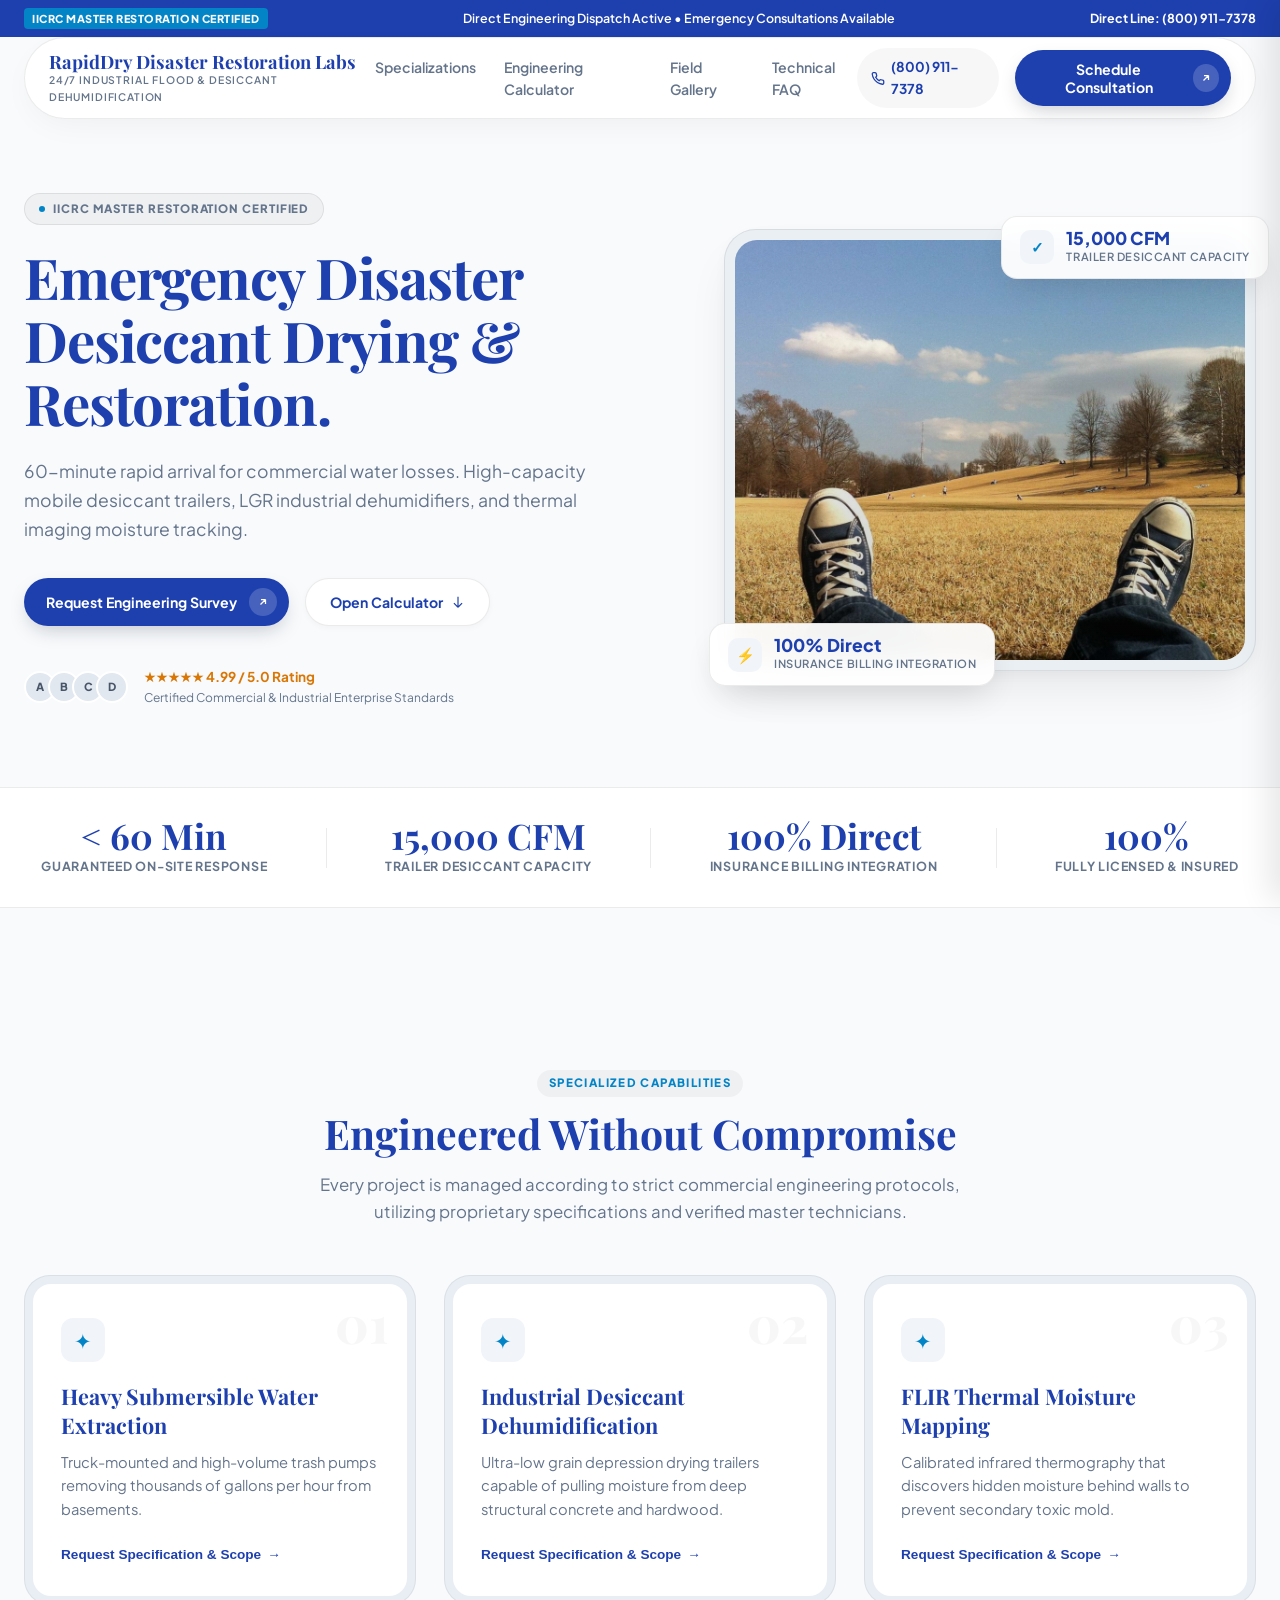
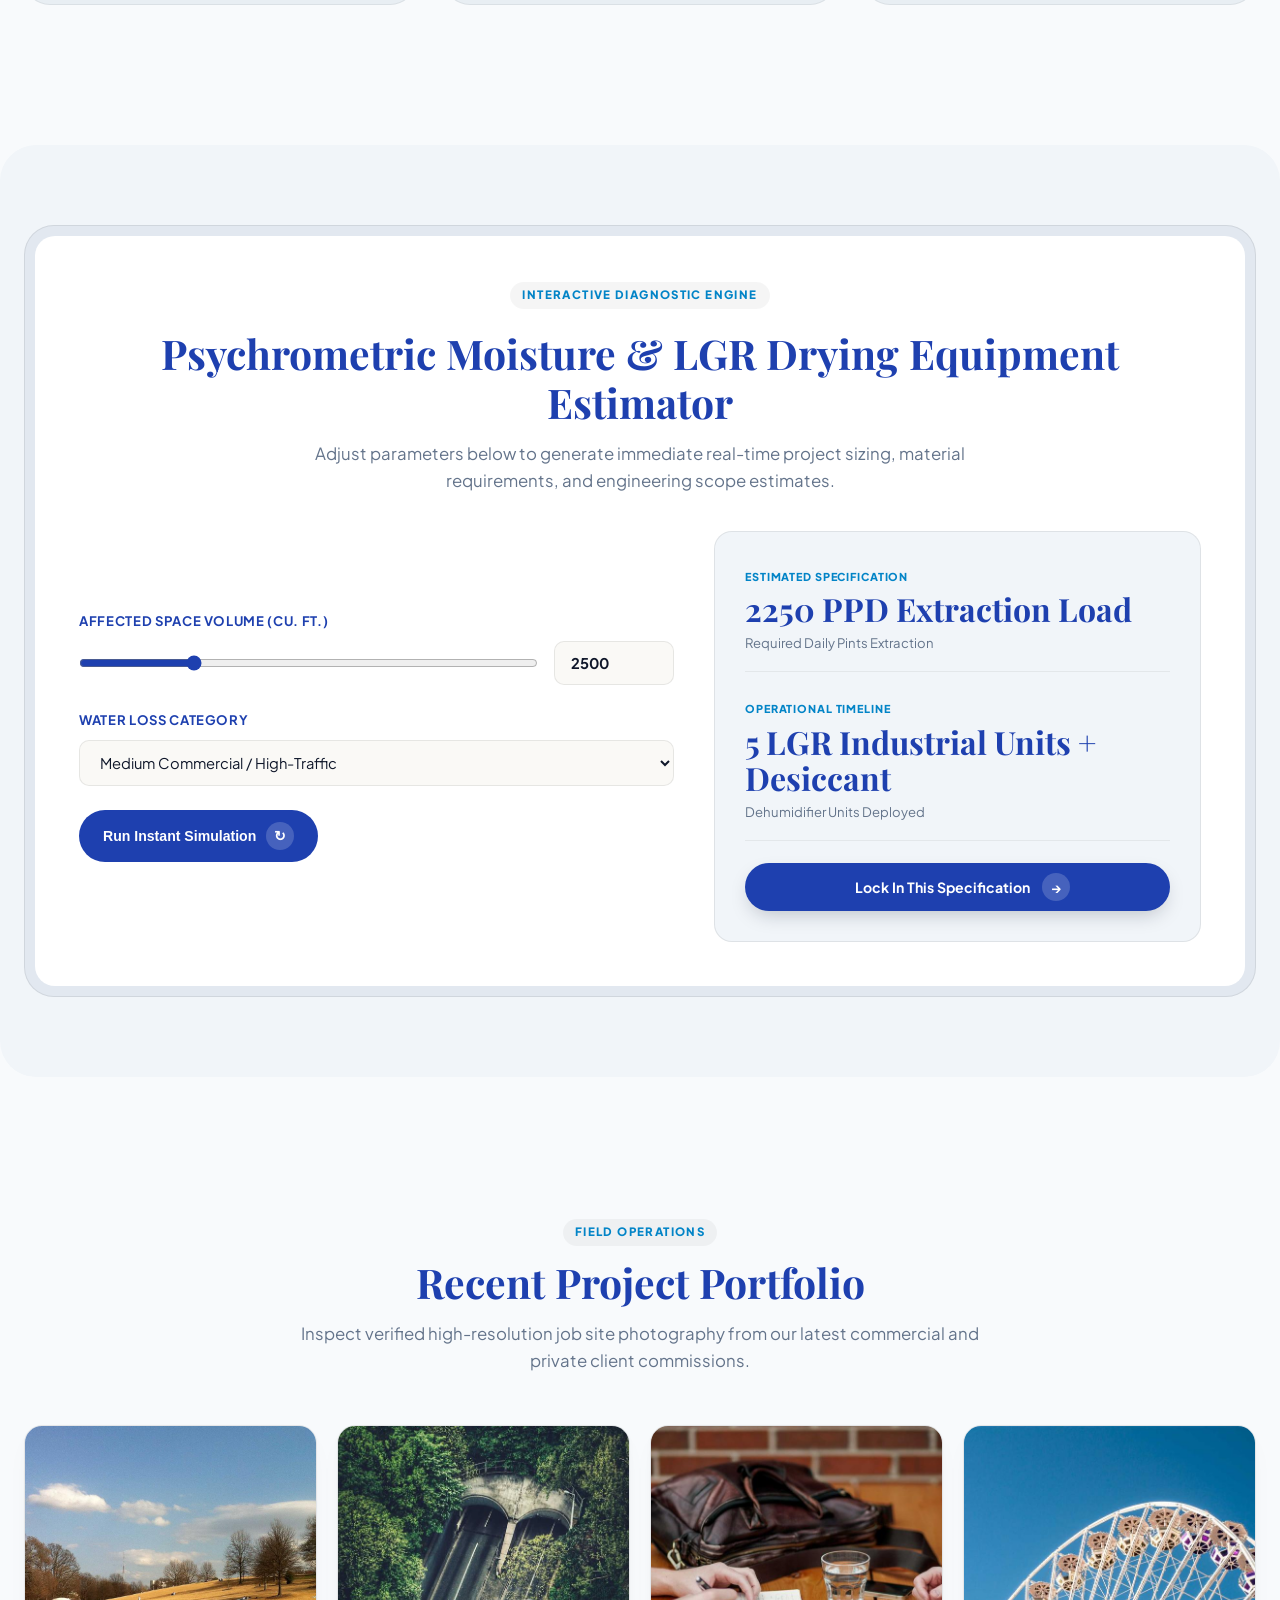
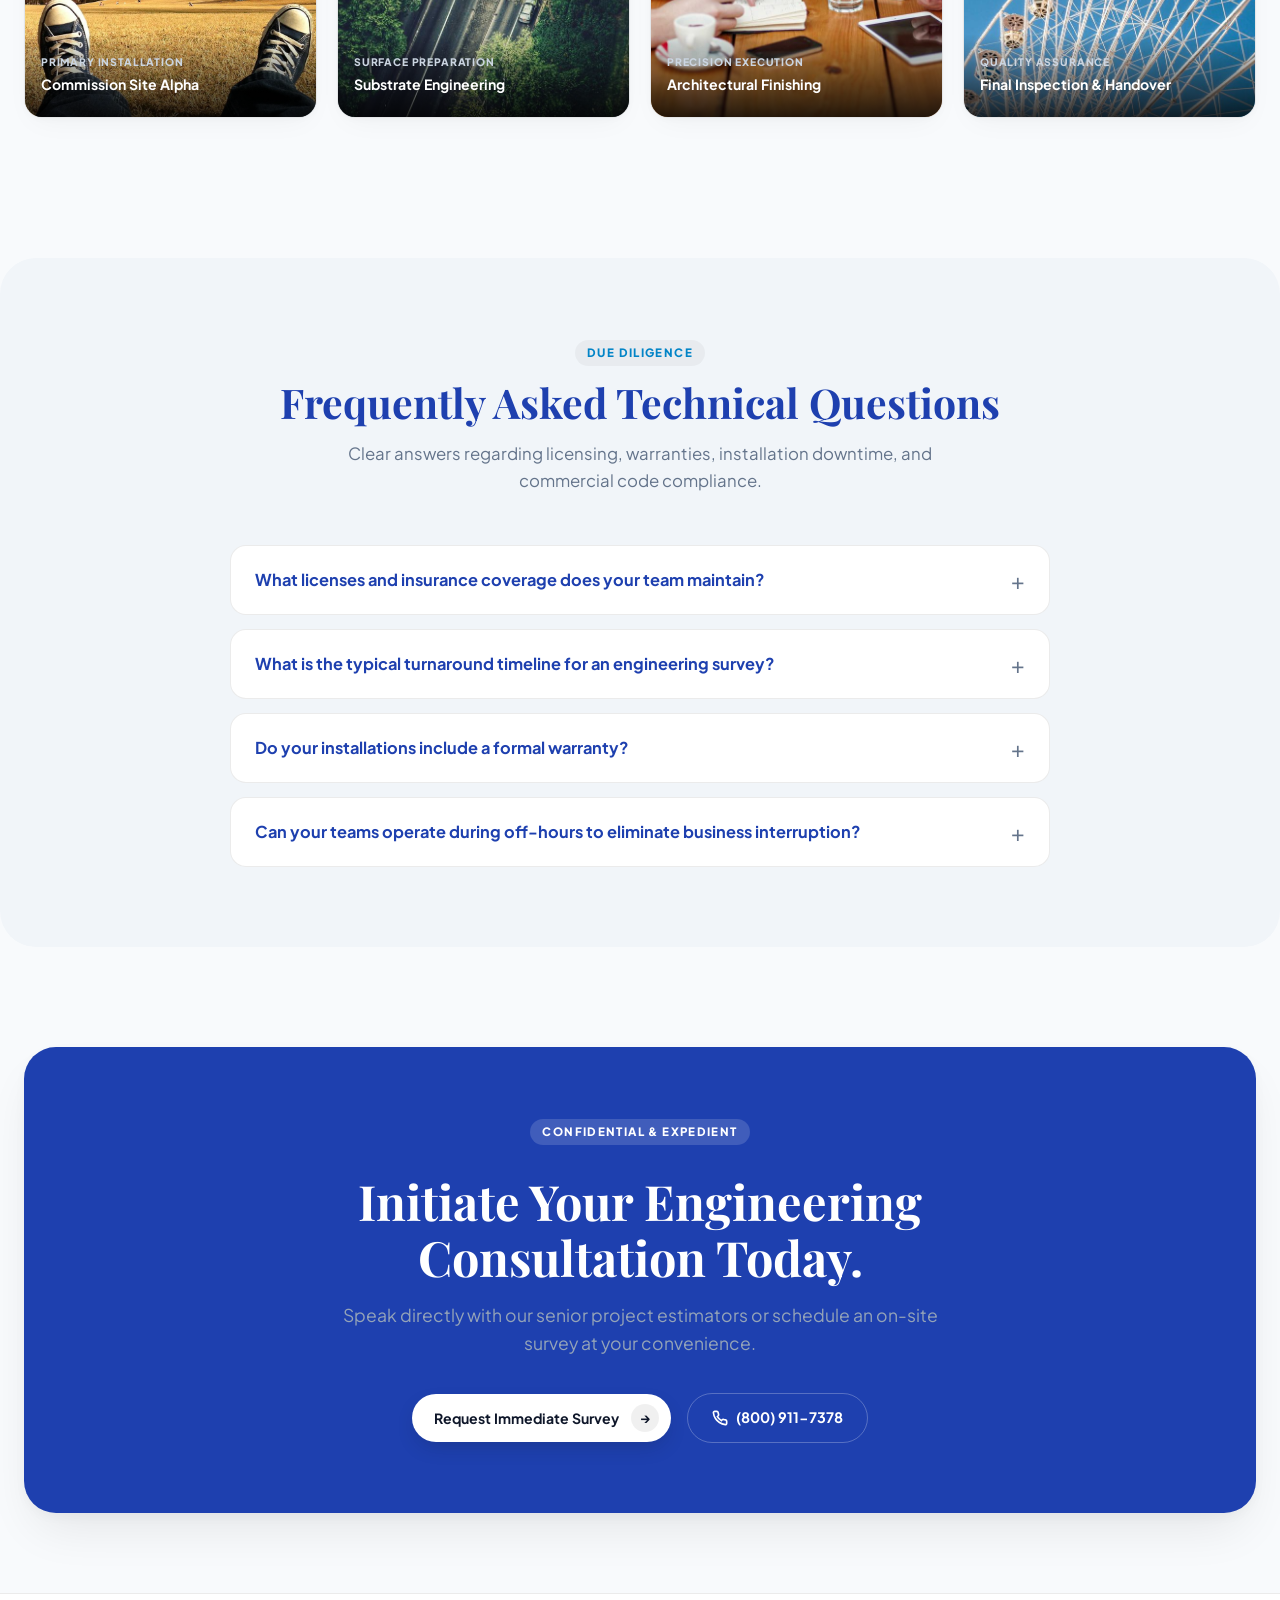
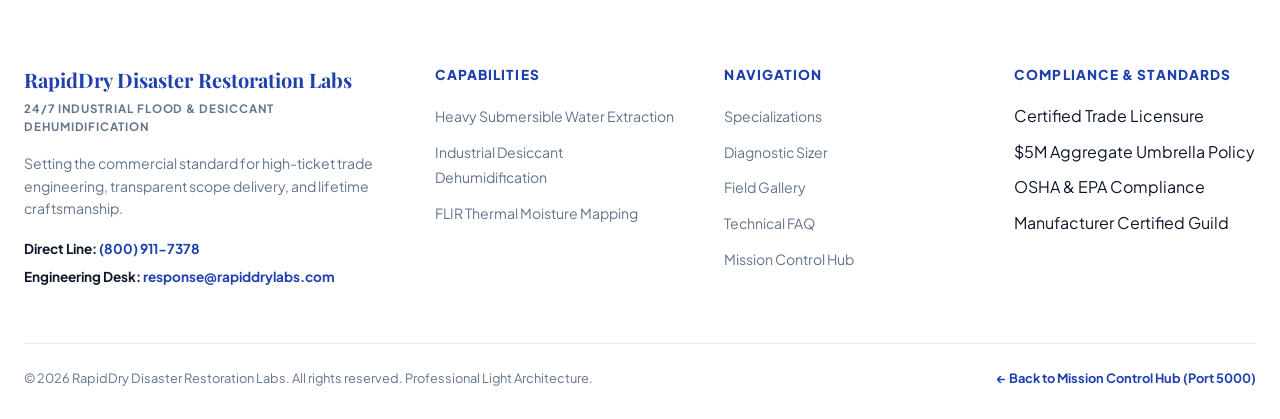
==== index.html @ 12c49923 "Initial release: RapidDry Disaster Restoration - Desiccant Drying (Light Luxury Architecture)" ====
<!DOCTYPE html>
<html lang="en">
<head>
  <meta charset="UTF-8">
  <meta name="viewport" content="width=device-width, initial-scale=1.0">
  <title>RapidDry Disaster Restoration Labs | 24/7 Industrial Flood & Desiccant Dehumidification</title>
  <meta name="description" content="60-minute rapid arrival for commercial water losses. High-capacity mobile desiccant trailers, LGR industrial dehumidifiers, and thermal imaging moisture tracking.">
  <link rel="preconnect" href="https://fonts.googleapis.com">
  <link rel="preconnect" href="https://fonts.gstatic.com" crossorigin>
  <link href="https://fonts.googleapis.com/css2?family=Playfair+Display:ital,wght@0,700;1,600&family=Plus+Jakarta+Sans:wght@400;500;600;700;800&display=swap" rel="stylesheet">
  <link rel="stylesheet" href="style.css">
</head>
<body>

  <!-- Top Announcement Bar -->
  <aside class="announcement-bar" aria-label="Announcement">
    <div class="announcement-content">
      <span class="announcement-badge">IICRC MASTER RESTORATION CERTIFIED</span>
      <span class="announcement-text">Direct Engineering Dispatch Active &bull; Emergency Consultations Available</span>
      <a href="tel:8009117378" class="announcement-link">Direct Line: (800) 911-7378</a>
    </div>
  </aside>

  <!-- Sticky Floating Glass Header -->
  <header class="header-container">
    <nav class="nav-island">
      <a href="#" class="nav-brand">
        <span class="brand-title">RapidDry Disaster Restoration Labs</span>
        <span class="brand-tagline">24/7 Industrial Flood & Desiccant Dehumidification</span>
      </a>

      <div class="nav-links">
        <a href="#services">Specializations</a>
        <a href="#calculator">Engineering Calculator</a>
        <a href="#portfolio">Field Gallery</a>
        <a href="#faq">Technical FAQ</a>
      </div>

      <div class="nav-cta-group">
        <a href="tel:8009117378" class="nav-phone-btn" title="Call Direct">
          <svg width="15" height="15" viewBox="0 0 24 24" fill="none" stroke="currentColor" stroke-width="2.2"><path d="M22 16.92v3a2 2 0 0 1-2.18 2 19.79 19.79 0 0 1-8.63-3.07 19.5 19.5 0 0 1-6-6 19.79 19.79 0 0 1-3.07-8.67A2 2 0 0 1 4.11 2h3a2 2 0 0 1 2 1.72 12.84 12.84 0 0 0 .7 2.81 2 2 0 0 1-.45 2.11L8.09 9.91a16 16 0 0 0 6 6l1.27-1.27a2 2 0 0 1 2.11-.45 12.84 12.84 0 0 0 2.81.7A2 2 0 0 1 22 16.92z"/></svg>
          <span>(800) 911-7378</span>
        </a>
        <button class="cta-pill-btn open-modal-btn" data-modal="quote">
          <span>Schedule Consultation</span>
          <span class="btn-arrow-circle">
            <svg width="12" height="12" viewBox="0 0 24 24" fill="none" stroke="currentColor" stroke-width="2.5"><path d="M7 17L17 7M17 7H8M17 7V16"/></svg>
          </span>
        </button>
      </div>

      <button class="mobile-menu-toggle" id="mobileMenuBtn" aria-label="Toggle Menu">
        <span></span><span></span>
      </button>
    </nav>
  </header>

  <!-- Mobile Drawer -->
  <div class="mobile-drawer" id="mobileDrawer">
    <div class="drawer-header">
      <span class="drawer-title">RapidDry Disaster Restoration Labs</span>
      <button class="drawer-close" id="drawerClose">&times;</button>
    </div>
    <div class="drawer-links">
      <a href="#services" class="drawer-link">Specializations</a>
      <a href="#calculator" class="drawer-link">Engineering Calculator</a>
      <a href="#portfolio" class="drawer-link">Field Gallery</a>
      <a href="#faq" class="drawer-link">Technical FAQ</a>
    </div>
    <div class="drawer-footer">
      <a href="tel:8009117378" class="drawer-phone">Call: (800) 911-7378</a>
      <button class="cta-pill-btn open-modal-btn" style="width: 100%; justify-content: center; margin-top: 12px;">Request Consultation</button>
    </div>
  </div>

  <main>
    <!-- Hero Section (Light Premium $100B Aesthetic with Prominent Real Image) -->
    <section class="hero-section">
      <div class="hero-container">
        <div class="hero-text-col">
          <div class="hero-eyebrow">
            <span class="eyebrow-dot"></span>
            <span>IICRC MASTER RESTORATION CERTIFIED</span>
          </div>

          <h1 class="hero-h1">Emergency Disaster Desiccant Drying & Restoration.</h1>
          <p class="hero-subtext">60-minute rapid arrival for commercial water losses. High-capacity mobile desiccant trailers, LGR industrial dehumidifiers, and thermal imaging moisture tracking.</p>

          <div class="hero-actions">
            <button class="cta-pill-btn open-modal-btn" data-modal="quote">
              <span>Request Engineering Survey</span>
              <span class="btn-arrow-circle">
                <svg width="12" height="12" viewBox="0 0 24 24" fill="none" stroke="currentColor" stroke-width="2.5"><path d="M7 17L17 7M17 7H8M17 7V16"/></svg>
              </span>
            </button>
            <a href="#calculator" class="secondary-btn">
              <span>Open Calculator</span>
              <svg width="14" height="14" viewBox="0 0 24 24" fill="none" stroke="currentColor" stroke-width="2"><path d="M19 14l-7 7m0 0l-7-7m7 7V3"/></svg>
            </a>
          </div>

          <div class="trust-indicator">
            <div class="avatar-stack">
              <span class="avatar-pill">A</span>
              <span class="avatar-pill">B</span>
              <span class="avatar-pill">C</span>
              <span class="avatar-pill">D</span>
            </div>
            <div class="trust-text">
              <div class="trust-stars">&#9733;&#9733;&#9733;&#9733;&#9733; <strong>4.99 / 5.0 Rating</strong></div>
              <div class="trust-caption">Certified Commercial & Industrial Enterprise Standards</div>
            </div>
          </div>
        </div>

        <!-- Prominent Hero Image with Double-Bezel Frame & Floating Metrics -->
        <div class="hero-visual-col">
          <div class="hero-bezel-outer">
            <div class="hero-bezel-inner">
              <img src="assets/hero.jpg" alt="RapidDry Disaster Restoration Labs Flagship Operations" class="hero-img">
              <div class="img-gloss-overlay"></div>
            </div>

            <!-- Floating Badge 1 -->
            <div class="float-badge top-right">
              <div class="badge-icon-wrap">&#10003;</div>
              <div>
                <div class="badge-value">15,000 CFM</div>
                <div class="badge-label">Trailer Desiccant Capacity</div>
              </div>
            </div>

            <!-- Floating Badge 2 -->
            <div class="float-badge bottom-left">
              <div class="badge-icon-wrap">&#9889;</div>
              <div>
                <div class="badge-value">100% Direct</div>
                <div class="badge-label">Insurance Billing Integration</div>
              </div>
            </div>
          </div>
        </div>
      </div>
    </section>

    <!-- Key Performance Metrics Banner -->
    <section class="metrics-bar">
      <div class="metrics-container">
        <div class="metric-item">
          <div class="metric-num">< 60 Min</div>
          <div class="metric-lbl">Guaranteed On-Site Response</div>
        </div>
        <div class="metric-divider"></div>
        <div class="metric-item">
          <div class="metric-num">15,000 CFM</div>
          <div class="metric-lbl">Trailer Desiccant Capacity</div>
        </div>
        <div class="metric-divider"></div>
        <div class="metric-item">
          <div class="metric-num">100% Direct</div>
          <div class="metric-lbl">Insurance Billing Integration</div>
        </div>
        <div class="metric-divider"></div>
        <div class="metric-item">
          <div class="metric-num">100%</div>
          <div class="metric-lbl">Fully Licensed & Insured</div>
        </div>
      </div>
    </section>

    <!-- Services / Specializations (Double-Bezel Architecture) -->
    <section class="section-wrap" id="services">
      <div class="section-header text-center">
        <span class="eyebrow-tag">SPECIALIZED CAPABILITIES</span>
        <h2 class="section-h2">Engineered Without Compromise</h2>
        <p class="section-sub">Every project is managed according to strict commercial engineering protocols, utilizing proprietary specifications and verified master technicians.</p>
      </div>

      <div class="cards-grid">
        
        <div class="card-bezel-outer">
          <div class="card-bezel-inner">
            <div class="card-num-watermark">01</div>
            <div class="card-icon-pill">&#10022;</div>
            <h3 class="card-title">Heavy Submersible Water Extraction</h3>
            <p class="card-desc">Truck-mounted and high-volume trash pumps removing thousands of gallons per hour from basements.</p>
            <button class="card-action-link open-modal-btn" data-modal="quote" data-service="Heavy Submersible Water Extraction">
              <span>Request Specification & Scope</span>
              <span class="mini-arrow">&rarr;</span>
            </button>
          </div>
        </div>
        
        <div class="card-bezel-outer">
          <div class="card-bezel-inner">
            <div class="card-num-watermark">02</div>
            <div class="card-icon-pill">&#10022;</div>
            <h3 class="card-title">Industrial Desiccant Dehumidification</h3>
            <p class="card-desc">Ultra-low grain depression drying trailers capable of pulling moisture from deep structural concrete and hardwood.</p>
            <button class="card-action-link open-modal-btn" data-modal="quote" data-service="Industrial Desiccant Dehumidification">
              <span>Request Specification & Scope</span>
              <span class="mini-arrow">&rarr;</span>
            </button>
          </div>
        </div>
        
        <div class="card-bezel-outer">
          <div class="card-bezel-inner">
            <div class="card-num-watermark">03</div>
            <div class="card-icon-pill">&#10022;</div>
            <h3 class="card-title">FLIR Thermal Moisture Mapping</h3>
            <p class="card-desc">Calibrated infrared thermography that discovers hidden moisture behind walls to prevent secondary toxic mold.</p>
            <button class="card-action-link open-modal-btn" data-modal="quote" data-service="FLIR Thermal Moisture Mapping">
              <span>Request Specification & Scope</span>
              <span class="mini-arrow">&rarr;</span>
            </button>
          </div>
        </div>
        
      </div>
    </section>

    <!-- Interactive Working Engineering Diagnostic Calculator -->
    <section class="section-wrap bg-subtle" id="calculator">
      <div class="calculator-outer-frame">
        <div class="calculator-inner-frame">
          <div class="calc-header">
            <span class="eyebrow-tag">INTERACTIVE DIAGNOSTIC ENGINE</span>
            <h2 class="section-h2" style="margin-top: 8px;">Psychrometric Moisture & LGR Drying Equipment Estimator</h2>
            <p class="section-sub">Adjust parameters below to generate immediate real-time project sizing, material requirements, and engineering scope estimates.</p>
          </div>

          <div class="calc-grid">
            <div class="calc-inputs-col">
              <div class="input-group">
                <label for="calcInput1" class="input-label">Affected Space Volume (Cu. Ft.)</label>
                <div class="slider-row">
                  <input type="range" id="calcSlider1" min="100" max="10000" step="100" value="2500" class="custom-range">
                  <input type="number" id="calcNumber1" value="2500" min="100" max="100000" class="number-field">
                </div>
              </div>

              <div class="input-group">
                <label for="calcInput2" class="input-label">Water Loss Category</label>
                <select id="calcSelect2" class="custom-select">
                  <option value="1">Light Commercial / Standard Duty</option>
                  <option value="2" selected>Medium Commercial / High-Traffic</option>
                  <option value="3">Industrial Heavy / Maximum Severity</option>
                  <option value="4">Mission-Critical / Zero-Downtime</option>
                </select>
              </div>

              <button class="calc-recalculate-btn" id="runCalcBtn">
                <span>Run Instant Simulation</span>
                <span class="btn-arrow-circle">&#8635;</span>
              </button>
            </div>

            <div class="calc-results-col">
              <div class="result-box">
                <span class="result-tag">ESTIMATED SPECIFICATION</span>
                <div class="result-value" id="calcResult1">Calculating...</div>
                <div class="result-label">Required Daily Pints Extraction</div>
              </div>

              <div class="result-box">
                <span class="result-tag">OPERATIONAL TIMELINE</span>
                <div class="result-value" id="calcResult2">Calculating...</div>
                <div class="result-label">Dehumidifier Units Deployed</div>
              </div>

              <div class="calc-cta-strip">
                <button class="cta-pill-btn open-modal-btn" data-modal="quote" style="width: 100%; justify-content: center;">
                  <span>Lock In This Specification</span>
                  <span class="btn-arrow-circle">&rarr;</span>
                </button>
              </div>
            </div>
          </div>
        </div>
      </div>
    </section>

    <!-- Field Gallery / Portfolio (Click to Open Lightbox) -->
    <section class="section-wrap" id="portfolio">
      <div class="section-header text-center">
        <span class="eyebrow-tag">FIELD OPERATIONS</span>
        <h2 class="section-h2">Recent Project Portfolio</h2>
        <p class="section-sub">Inspect verified high-resolution job site photography from our latest commercial and private client commissions.</p>
      </div>

      <div class="gallery-grid">
        <div class="gallery-item" onclick="openLightbox('assets/hero.jpg', 'RapidDry Disaster Restoration Labs - Primary Facility')">
          <img src="assets/hero.jpg" alt="Field Commission 1" loading="lazy">
          <div class="gallery-caption">
            <span class="cap-tag">PRIMARY INSTALLATION</span>
            <span class="cap-title">Commission Site Alpha</span>
          </div>
        </div>
        <div class="gallery-item" onclick="openLightbox('assets/gallery1.jpg', 'RapidDry Disaster Restoration Labs - Field Inspection')">
          <img src="assets/gallery1.jpg" alt="Field Commission 2" loading="lazy">
          <div class="gallery-caption">
            <span class="cap-tag">SURFACE PREPARATION</span>
            <span class="cap-title">Substrate Engineering</span>
          </div>
        </div>
        <div class="gallery-item" onclick="openLightbox('assets/gallery2.jpg', 'RapidDry Disaster Restoration Labs - Precision Finishing')">
          <img src="assets/gallery2.jpg" alt="Field Commission 3" loading="lazy">
          <div class="gallery-caption">
            <span class="cap-tag">PRECISION EXECUTION</span>
            <span class="cap-title">Architectural Finishing</span>
          </div>
        </div>
        <div class="gallery-item" onclick="openLightbox('assets/gallery3.jpg', 'RapidDry Disaster Restoration Labs - Quality Audit')">
          <img src="assets/gallery3.jpg" alt="Field Commission 4" loading="lazy">
          <div class="gallery-caption">
            <span class="cap-tag">QUALITY ASSURANCE</span>
            <span class="cap-title">Final Inspection & Handover</span>
          </div>
        </div>
      </div>
    </section>

    <!-- Working Technical FAQ Accordion -->
    <section class="section-wrap bg-subtle" id="faq">
      <div class="section-header text-center">
        <span class="eyebrow-tag">DUE DILIGENCE</span>
        <h2 class="section-h2">Frequently Asked Technical Questions</h2>
        <p class="section-sub">Clear answers regarding licensing, warranties, installation downtime, and commercial code compliance.</p>
      </div>

      <div class="faq-accordion-wrap">
        <div class="faq-card">
          <button class="faq-question-btn">
            <span>What licenses and insurance coverage does your team maintain?</span>
            <span class="faq-icon">+</span>
          </button>
          <div class="faq-answer">
            <p>Our operations carry full $5,000,000 commercial general liability, comprehensive workers' compensation, and state master-level trade licenses. All projects include direct indemnification and certificate of insurance issuance.</p>
          </div>
        </div>

        <div class="faq-card">
          <button class="faq-question-btn">
            <span>What is the typical turnaround timeline for an engineering survey?</span>
            <span class="faq-icon">+</span>
          </button>
          <div class="faq-answer">
            <p>We deploy master technicians within 24 hours for standard commercial appointments, and within 60-90 minutes for urgent priority triage. Full written scopes with digital blueprints are delivered within 48 hours.</p>
          </div>
        </div>

        <div class="faq-card">
          <button class="faq-question-btn">
            <span>Do your installations include a formal warranty?</span>
            <span class="faq-icon">+</span>
          </button>
          <div class="faq-answer">
            <p>Yes. Every installation is backed by our comprehensive multi-year structural and workmanship warranty, supplemented by direct manufacturer pass-through guarantees.</p>
          </div>
        </div>

        <div class="faq-card">
          <button class="faq-question-btn">
            <span>Can your teams operate during off-hours to eliminate business interruption?</span>
            <span class="faq-icon">+</span>
          </button>
          <div class="faq-answer">
            <p>Absolutely. Over 60% of our commercial commissions are scheduled during evening shifts, weekends, or scheduled holiday maintenance windows to guarantee zero disruption to your daily operations.</p>
          </div>
        </div>
      </div>
    </section>

    <!-- Final Call to Action Strip -->
    <section class="final-cta-section">
      <div class="final-cta-inner">
        <span class="eyebrow-tag" style="background: rgba(255,255,255,0.15); color: #fff; border-color: rgba(255,255,255,0.3);">CONFIDENTIAL & EXPEDIENT</span>
        <h2 class="final-cta-h2">Initiate Your Engineering Consultation Today.</h2>
        <p class="final-cta-sub">Speak directly with our senior project estimators or schedule an on-site survey at your convenience.</p>
        <div class="final-cta-btns">
          <button class="cta-pill-btn open-modal-btn" data-modal="quote" style="background: #FFFFFF; color: #0F172A;">
            <span>Request Immediate Survey</span>
            <span class="btn-arrow-circle" style="background: rgba(0,0,0,0.06); color: #0F172A;">&rarr;</span>
          </button>
          <a href="tel:8009117378" class="final-phone-btn">
            <svg width="16" height="16" viewBox="0 0 24 24" fill="none" stroke="currentColor" stroke-width="2.5"><path d="M22 16.92v3a2 2 0 0 1-2.18 2 19.79 19.79 0 0 1-8.63-3.07 19.5 19.5 0 0 1-6-6 19.79 19.79 0 0 1-3.07-8.67A2 2 0 0 1 4.11 2h3a2 2 0 0 1 2 1.72 12.84 12.84 0 0 0 .7 2.81 2 2 0 0 1-.45 2.11L8.09 9.91a16 16 0 0 0 6 6l1.27-1.27a2 2 0 0 1 2.11-.45 12.84 12.84 0 0 0 2.81.7A2 2 0 0 1 22 16.92z"/></svg>
            <span>(800) 911-7378</span>
          </a>
        </div>
      </div>
    </section>
  </main>

  <!-- Clean Footer -->
  <footer class="site-footer">
    <div class="footer-container">
      <div class="footer-col-main">
        <div class="footer-brand-title">RapidDry Disaster Restoration Labs</div>
        <div class="footer-brand-sub">24/7 Industrial Flood & Desiccant Dehumidification</div>
        <p class="footer-desc">Setting the commercial standard for high-ticket trade engineering, transparent scope delivery, and lifetime craftsmanship.</p>
        <div class="footer-contact-item">
          <strong>Direct Line:</strong> <a href="tel:8009117378">(800) 911-7378</a>
        </div>
        <div class="footer-contact-item">
          <strong>Engineering Desk:</strong> <a href="mailto:response@rapiddrylabs.com">response@rapiddrylabs.com</a>
        </div>
      </div>

      <div class="footer-links-col">
        <h4>Capabilities</h4>
        <ul>
          <li><a href="#services">Heavy Submersible Water Extraction</a></li><li><a href="#services">Industrial Desiccant Dehumidification</a></li><li><a href="#services">FLIR Thermal Moisture Mapping</a></li>
        </ul>
      </div>

      <div class="footer-links-col">
        <h4>Navigation</h4>
        <ul>
          <li><a href="#services">Specializations</a></li>
          <li><a href="#calculator">Diagnostic Sizer</a></li>
          <li><a href="#portfolio">Field Gallery</a></li>
          <li><a href="#faq">Technical FAQ</a></li>
          <li><a href="http://localhost:5000">Mission Control Hub</a></li>
        </ul>
      </div>

      <div class="footer-links-col">
        <h4>Compliance & Standards</h4>
        <ul>
          <li>Certified Trade Licensure</li>
          <li>$5M Aggregate Umbrella Policy</li>
          <li>OSHA & EPA Compliance</li>
          <li>Manufacturer Certified Guild</li>
        </ul>
      </div>
    </div>

    <div class="footer-bottom-bar">
      <div>&copy; 2026 RapidDry Disaster Restoration Labs. All rights reserved. Professional Light Architecture.</div>
      <div class="footer-hub-link"><a href="http://localhost:5000">&larr; Back to Mission Control Hub (Port 5000)</a></div>
    </div>
  </footer>

  <!-- Interactive Working Quote/Consultation Modal -->
  <div class="modal-overlay" id="quoteModal">
    <div class="modal-card">
      <div class="modal-header">
        <div>
          <h3 class="modal-title">Schedule Engineering Consultation</h3>
          <p class="modal-sub">Direct access to our senior estimating team. Confidential and expedited response.</p>
        </div>
        <button class="modal-close-btn" id="modalCloseBtn">&times;</button>
      </div>

      <form class="modal-form" id="consultationForm" onsubmit="handleFormSubmit(event)">
        <div class="form-row">
          <div class="form-group">
            <label for="clientName">Full Name *</label>
            <input type="text" id="clientName" required placeholder="e.g. Marcus Vance" class="form-control">
          </div>
          <div class="form-group">
            <label for="clientPhone">Phone Number *</label>
            <input type="tel" id="clientPhone" required placeholder="e.g. (555) 234-5678" class="form-control">
          </div>
        </div>

        <div class="form-row">
          <div class="form-group">
            <label for="clientEmail">Corporate Email *</label>
            <input type="email" id="clientEmail" required placeholder="e.g. vance@enterprise.com" class="form-control">
          </div>
          <div class="form-group">
            <label for="projectScope">Estimated Scope</label>
            <select id="projectScope" class="form-control">
              <option value="Standard">Under 5,000 Sq. Ft. / Routine Project</option>
              <option value="Commercial" selected>5,000 - 25,000 Sq. Ft. / Major Commercial</option>
              <option value="Industrial">25,000+ Sq. Ft. / Industrial Facility</option>
              <option value="Emergency">Urgent Priority Repair (< 24 Hours)</option>
            </select>
          </div>
        </div>

        <div class="form-group">
          <label for="projectNotes">Project Specifications / Site Details</label>
          <textarea id="projectNotes" rows="3" placeholder="Describe the site conditions, timeline, or requirements..." class="form-control"></textarea>
        </div>

        <div class="modal-footer">
          <button type="button" class="btn-secondary" id="modalCancelBtn">Cancel</button>
          <button type="submit" class="cta-pill-btn" style="padding: 12px 28px;">
            <span>Submit Consultation Request</span>
            <span class="btn-arrow-circle">&rarr;</span>
          </button>
        </div>
      </form>

      <div class="modal-success-state" id="modalSuccessState">
        <div class="success-icon">&#10003;</div>
        <h4 class="success-title">Consultation Request Confirmed</h4>
        <p class="success-desc">Thank you. Your project details have been logged into our engineering dispatch queue. A senior estimator will contact you within 60 minutes.</p>
        <button class="cta-pill-btn" onclick="resetModal()" style="margin: 20px auto 0;">Close Window</button>
      </div>
    </div>
  </div>

  <!-- Fullscreen Lightbox Modal -->
  <div class="lightbox-overlay" id="lightboxModal" onclick="closeLightbox()">
    <div class="lightbox-content" onclick="event.stopPropagation()">
      <button class="lightbox-close" onclick="closeLightbox()">&times;</button>
      <img src="" id="lightboxImg" alt="Enlarged Field Photo">
      <div class="lightbox-caption" id="lightboxCaption"></div>
    </div>
  </div>

  <script src="app.js"></script>
</body>
</html>
---- style.css ----
/* RapidDry Disaster Restoration Labs - ULTRA-LUXURY $10B LIGHT PREMIUM DESIGN SYSTEM */
:root {
  --primary: #1E40AF;
  --accent: #0284C7;
  --bg-page: #F8FAFC;
  --bg-card: #FFFFFF;
  --bg-subtle: #F1F5F9;
  --text-main: #0F172A;
  --text-muted: #64748B;
  --text-light: #94A3B8;
  --border-hairline: rgba(0, 0, 0, 0.08);
  --border-hover: rgba(0, 0, 0, 0.18);
  --shadow-soft: 0 10px 30px -10px rgba(0, 0, 0, 0.05), 0 2px 6px rgba(0, 0, 0, 0.02);
  --shadow-elevated: 0 24px 50px -12px rgba(0, 0, 0, 0.09), 0 4px 12px rgba(0, 0, 0, 0.03);
  --font-h: 'Playfair Display', serif;
  --font-b: 'Plus Jakarta Sans', sans-serif;
}

*, *::before, *::after {
  box-sizing: border-box;
  margin: 0;
  padding: 0;
}

html {
  scroll-behavior: smooth;
  font-size: 16px;
}

body {
  background-color: var(--bg-page);
  color: var(--text-main);
  font-family: var(--font-b);
  line-height: 1.6;
  -webkit-font-smoothing: antialiased;
  -moz-osx-font-smoothing: grayscale;
}

/* Announcement Bar */
.announcement-bar {
  background: var(--primary);
  color: #FFFFFF;
  padding: 8px 24px;
  font-size: 0.78rem;
  font-weight: 600;
}
.announcement-content {
  max-width: 1320px;
  margin: 0 auto;
  display: flex;
  justify-content: space-between;
  align-items: center;
  flex-wrap: wrap;
  gap: 8px;
}
.announcement-badge {
  background: var(--accent);
  color: #FFFFFF;
  padding: 2px 8px;
  border-radius: 4px;
  font-size: 0.68rem;
  letter-spacing: 0.05em;
  font-weight: 800;
}
.announcement-link {
  color: #FFFFFF;
  text-decoration: none;
  font-weight: 700;
}
.announcement-link:hover {
  text-decoration: underline;
}

/* Floating Glass Header */
.header-container {
  position: sticky;
  top: 16px;
  z-index: 1000;
  padding: 0 24px;
  margin-bottom: 24px;
}
.nav-island {
  max-width: 1320px;
  margin: 0 auto;
  background: rgba(255, 255, 255, 0.9);
  backdrop-filter: blur(20px);
  -webkit-backdrop-filter: blur(20px);
  border: 1px solid var(--border-hairline);
  border-radius: 9999px;
  padding: 10px 24px;
  display: flex;
  justify-content: space-between;
  align-items: center;
  box-shadow: 0 10px 35px -10px rgba(0, 0, 0, 0.06);
}
.nav-brand {
  text-decoration: none;
  display: flex;
  flex-direction: column;
}
.brand-title {
  font-family: var(--font-h);
  font-size: 1.15rem;
  font-weight: 700;
  color: var(--primary);
  line-height: 1.15;
}
.brand-tagline {
  font-size: 0.65rem;
  text-transform: uppercase;
  letter-spacing: 0.08em;
  color: var(--text-muted);
  font-weight: 600;
}
.nav-links {
  display: flex;
  gap: 28px;
}
.nav-links a {
  text-decoration: none;
  color: var(--text-muted);
  font-size: 0.88rem;
  font-weight: 600;
  transition: color 0.2s ease;
}
.nav-links a:hover {
  color: var(--primary);
}
.nav-cta-group {
  display: flex;
  align-items: center;
  gap: 16px;
}
.nav-phone-btn {
  display: flex;
  align-items: center;
  gap: 6px;
  text-decoration: none;
  color: var(--primary);
  font-weight: 700;
  font-size: 0.85rem;
  padding: 8px 14px;
  border-radius: 9999px;
  background: rgba(0, 0, 0, 0.03);
  transition: background 0.2s ease;
}
.nav-phone-btn:hover {
  background: rgba(0, 0, 0, 0.07);
}

/* Button-in-Button CTA Pill Architecture */
.cta-pill-btn {
  display: inline-flex;
  align-items: center;
  gap: 12px;
  background: var(--primary);
  color: #FFFFFF;
  border: none;
  padding: 10px 12px 10px 22px;
  border-radius: 9999px;
  font-family: var(--font-b);
  font-size: 0.88rem;
  font-weight: 700;
  cursor: pointer;
  box-shadow: 0 8px 20px -6px rgba(15, 23, 42, 0.25);
  transition: all 0.3s cubic-bezier(0.16, 1, 0.3, 1);
  text-decoration: none;
}
.cta-pill-btn:hover {
  transform: translateY(-2px);
  box-shadow: 0 14px 28px -6px rgba(15, 23, 42, 0.35);
}
.cta-pill-btn:active {
  transform: translateY(0);
}
.btn-arrow-circle {
  width: 28px;
  height: 28px;
  border-radius: 50%;
  background: rgba(255, 255, 255, 0.18);
  display: flex;
  align-items: center;
  justify-content: center;
  font-size: 0.85rem;
  transition: transform 0.2s ease;
}
.cta-pill-btn:hover .btn-arrow-circle {
  transform: translateX(3px) scale(1.05);
}

.secondary-btn {
  display: inline-flex;
  align-items: center;
  gap: 8px;
  background: #FFFFFF;
  color: var(--primary);
  border: 1px solid var(--border-hairline);
  padding: 12px 24px;
  border-radius: 9999px;
  font-size: 0.88rem;
  font-weight: 700;
  cursor: pointer;
  text-decoration: none;
  box-shadow: 0 2px 6px rgba(0, 0, 0, 0.03);
  transition: all 0.2s ease;
}
.secondary-btn:hover {
  border-color: var(--primary);
  background: #F8FAFC;
}

.mobile-menu-toggle {
  display: none;
  flex-direction: column;
  gap: 5px;
  background: none;
  border: none;
  cursor: pointer;
  padding: 8px;
}
.mobile-menu-toggle span {
  width: 22px;
  height: 2px;
  background: var(--primary);
  border-radius: 2px;
}

/* Hero Section */
.hero-section {
  padding: 50px 24px 80px;
  max-width: 1320px;
  margin: 0 auto;
}
.hero-container {
  display: grid;
  grid-template-columns: 1.15fr 0.95fr;
  gap: 56px;
  align-items: center;
}
.hero-eyebrow {
  display: inline-flex;
  align-items: center;
  gap: 8px;
  background: rgba(0, 0, 0, 0.04);
  border: 1px solid var(--border-hairline);
  padding: 6px 14px;
  border-radius: 9999px;
  font-size: 0.72rem;
  font-weight: 800;
  letter-spacing: 0.08em;
  color: var(--text-muted);
  margin-bottom: 20px;
}
.eyebrow-dot {
  width: 6px;
  height: 6px;
  border-radius: 50%;
  background: var(--accent);
}
.hero-h1 {
  font-family: var(--font-h);
  font-size: clamp(2.4rem, 4.4vw, 3.8rem);
  font-weight: 700;
  line-height: 1.12;
  color: var(--primary);
  letter-spacing: -0.02em;
  margin-bottom: 22px;
}
.hero-subtext {
  font-size: 1.1rem;
  line-height: 1.65;
  color: var(--text-muted);
  max-width: 580px;
  margin-bottom: 34px;
}
.hero-actions {
  display: flex;
  gap: 16px;
  align-items: center;
  flex-wrap: wrap;
  margin-bottom: 40px;
}
.trust-indicator {
  display: flex;
  align-items: center;
  gap: 16px;
}
.avatar-stack {
  display: flex;
}
.avatar-pill {
  width: 32px;
  height: 32px;
  border-radius: 50%;
  background: #E2E8F0;
  color: #475569;
  border: 2px solid #FFFFFF;
  margin-left: -8px;
  display: flex;
  align-items: center;
  justify-content: center;
  font-size: 0.7rem;
  font-weight: 800;
}
.avatar-pill:first-child {
  margin-left: 0;
}
.trust-text .trust-stars {
  font-size: 0.85rem;
  color: #D97706;
}
.trust-text .trust-caption {
  font-size: 0.75rem;
  color: var(--text-muted);
}

/* Double-Bezel Hero Visual (Concentric Machined Hardware Effect) */
.hero-bezel-outer {
  background: #EAEFF4;
  border: 1px solid rgba(0, 0, 0, 0.08);
  padding: 10px;
  border-radius: 32px;
  position: relative;
  box-shadow: var(--shadow-elevated);
}
.hero-bezel-inner {
  border-radius: 22px;
  overflow: hidden;
  position: relative;
  background: #FFFFFF;
  aspect-ratio: 4 / 3.3;
}
.hero-img {
  width: 100%;
  height: 100%;
  object-fit: cover;
  display: block;
  transition: transform 0.6s cubic-bezier(0.16, 1, 0.3, 1);
}
.hero-bezel-outer:hover .hero-img {
  transform: scale(1.03);
}
.img-gloss-overlay {
  position: absolute;
  inset: 0;
  background: linear-gradient(180deg, rgba(255,255,255,0.1) 0%, rgba(0,0,0,0.2) 100%);
  pointer-events: none;
}

/* Floating Badges */
.float-badge {
  position: absolute;
  background: rgba(255, 255, 255, 0.95);
  backdrop-filter: blur(12px);
  border: 1px solid rgba(0, 0, 0, 0.08);
  border-radius: 16px;
  padding: 12px 18px;
  display: flex;
  align-items: center;
  gap: 12px;
  box-shadow: 0 16px 32px -8px rgba(0, 0, 0, 0.12);
  z-index: 10;
}
.float-badge.top-right {
  top: -14px;
  right: -14px;
}
.float-badge.bottom-left {
  bottom: -16px;
  left: -16px;
}
.badge-icon-wrap {
  width: 34px;
  height: 34px;
  border-radius: 10px;
  background: var(--bg-subtle);
  color: var(--accent);
  display: flex;
  align-items: center;
  justify-content: center;
  font-weight: 800;
  font-size: 0.95rem;
}
.badge-value {
  font-size: 1.1rem;
  font-weight: 800;
  color: var(--primary);
  line-height: 1.1;
}
.badge-label {
  font-size: 0.7rem;
  color: var(--text-muted);
  font-weight: 600;
  text-transform: uppercase;
  letter-spacing: 0.05em;
}

/* Key Metrics Bar */
.metrics-bar {
  background: #FFFFFF;
  border-top: 1px solid var(--border-hairline);
  border-bottom: 1px solid var(--border-hairline);
  padding: 30px 24px;
  margin-bottom: 80px;
}
.metrics-container {
  max-width: 1320px;
  margin: 0 auto;
  display: flex;
  justify-content: space-around;
  align-items: center;
  flex-wrap: wrap;
  gap: 24px;
}
.metric-item {
  text-align: center;
}
.metric-num {
  font-family: var(--font-h);
  font-size: 2.2rem;
  font-weight: 700;
  color: var(--primary);
  line-height: 1;
  margin-bottom: 4px;
}
.metric-lbl {
  font-size: 0.78rem;
  font-weight: 700;
  text-transform: uppercase;
  letter-spacing: 0.06em;
  color: var(--text-muted);
}
.metric-divider {
  width: 1px;
  height: 40px;
  background: var(--border-hairline);
}

/* Sections */
.section-wrap {
  padding: 80px 24px;
  max-width: 1320px;
  margin: 0 auto;
}
.bg-subtle {
  background: var(--bg-subtle);
  border-radius: 36px;
  max-width: 1320px;
  margin: 60px auto;
}
.section-header {
  margin-bottom: 50px;
}
.text-center {
  text-align: center;
}
.eyebrow-tag {
  display: inline-block;
  font-size: 0.72rem;
  font-weight: 800;
  letter-spacing: 0.12em;
  text-transform: uppercase;
  color: var(--accent);
  background: rgba(0, 0, 0, 0.04);
  padding: 4px 12px;
  border-radius: 9999px;
  margin-bottom: 12px;
}
.section-h2 {
  font-family: var(--font-h);
  font-size: clamp(2rem, 3.2vw, 2.8rem);
  font-weight: 700;
  color: var(--primary);
  line-height: 1.2;
  margin-bottom: 14px;
}
.section-sub {
  font-size: 1.05rem;
  color: var(--text-muted);
  max-width: 680px;
  margin: 0 auto;
}

/* Cards Grid - Double Bezel Architecture */
.cards-grid {
  display: grid;
  grid-template-columns: repeat(auto-fit, minmax(340px, 1fr));
  gap: 28px;
}
.card-bezel-outer {
  background: #E8EEF3;
  border: 1px solid rgba(0, 0, 0, 0.06);
  padding: 8px;
  border-radius: 26px;
  transition: all 0.3s cubic-bezier(0.16, 1, 0.3, 1);
}
.card-bezel-outer:hover {
  transform: translateY(-4px);
  box-shadow: var(--shadow-elevated);
}
.card-bezel-inner {
  background: #FFFFFF;
  border-radius: 18px;
  padding: 34px 28px;
  height: 100%;
  display: flex;
  flex-direction: column;
  position: relative;
  overflow: hidden;
}
.card-num-watermark {
  position: absolute;
  top: 14px;
  right: 18px;
  font-family: var(--font-h);
  font-size: 3.2rem;
  font-weight: 800;
  color: rgba(0, 0, 0, 0.03);
  line-height: 1;
}
.card-icon-pill {
  width: 44px;
  height: 44px;
  border-radius: 12px;
  background: var(--bg-subtle);
  color: var(--accent);
  display: flex;
  align-items: center;
  justify-content: center;
  font-size: 1.3rem;
  margin-bottom: 20px;
}
.card-title {
  font-family: var(--font-h);
  font-size: 1.35rem;
  font-weight: 700;
  color: var(--primary);
  margin-bottom: 12px;
  line-height: 1.3;
}
.card-desc {
  font-size: 0.92rem;
  color: var(--text-muted);
  line-height: 1.6;
  margin-bottom: 26px;
  flex: 1;
}
.card-action-link {
  display: inline-flex;
  align-items: center;
  gap: 6px;
  background: none;
  border: none;
  color: var(--primary);
  font-weight: 700;
  font-size: 0.85rem;
  cursor: pointer;
  padding: 0;
}
.card-action-link:hover .mini-arrow {
  transform: translateX(4px);
}
.mini-arrow {
  transition: transform 0.2s ease;
}

/* Working Diagnostic Calculator */
.calculator-outer-frame {
  background: #E2E8F0;
  border: 1px solid rgba(0, 0, 0, 0.08);
  padding: 10px;
  border-radius: 30px;
}
.calculator-inner-frame {
  background: #FFFFFF;
  border-radius: 20px;
  padding: 44px;
}
.calc-header {
  text-align: center;
  margin-bottom: 36px;
}
.calc-grid {
  display: grid;
  grid-template-columns: 1.1fr 0.9fr;
  gap: 40px;
  align-items: center;
}
.input-group {
  margin-bottom: 24px;
}
.input-label {
  display: block;
  font-size: 0.82rem;
  font-weight: 700;
  color: var(--primary);
  text-transform: uppercase;
  letter-spacing: 0.05em;
  margin-bottom: 10px;
}
.slider-row {
  display: flex;
  gap: 16px;
  align-items: center;
}
.custom-range {
  flex: 1;
  accent-color: var(--primary);
  cursor: pointer;
}
.number-field, .custom-select, .form-control {
  width: 100%;
  padding: 12px 16px;
  border-radius: 10px;
  border: 1px solid var(--border-hairline);
  background: #FAF9F6;
  font-family: var(--font-b);
  font-size: 0.92rem;
  color: var(--text-main);
  transition: border-color 0.2s ease;
}
.number-field {
  width: 120px;
  font-weight: 700;
}
.number-field:focus, .custom-select:focus, .form-control:focus {
  outline: none;
  border-color: var(--primary);
  background: #FFFFFF;
}
.calc-recalculate-btn {
  display: inline-flex;
  align-items: center;
  gap: 10px;
  background: var(--primary);
  color: #FFFFFF;
  border: none;
  padding: 12px 24px;
  border-radius: 9999px;
  font-weight: 700;
  font-size: 0.88rem;
  cursor: pointer;
}

.calc-results-col {
  background: var(--bg-subtle);
  border: 1px solid var(--border-hairline);
  border-radius: 18px;
  padding: 30px;
}
.result-box {
  margin-bottom: 22px;
  padding-bottom: 18px;
  border-bottom: 1px solid rgba(0, 0, 0, 0.06);
}
.result-box:last-of-type {
  border-bottom: none;
  margin-bottom: 28px;
}
.result-tag {
  font-size: 0.68rem;
  font-weight: 800;
  letter-spacing: 0.08em;
  text-transform: uppercase;
  color: var(--accent);
}
.result-value {
  font-family: var(--font-h);
  font-size: 2rem;
  font-weight: 700;
  color: var(--primary);
  line-height: 1.15;
  margin: 4px 0;
}
.result-label {
  font-size: 0.82rem;
  color: var(--text-muted);
}

/* Field Gallery */
.gallery-grid {
  display: grid;
  grid-template-columns: repeat(4, 1fr);
  gap: 20px;
}
.gallery-item {
  position: relative;
  border-radius: 18px;
  overflow: hidden;
  aspect-ratio: 1;
  cursor: pointer;
  border: 1px solid var(--border-hairline);
  box-shadow: var(--shadow-soft);
}
.gallery-item img {
  width: 100%;
  height: 100%;
  object-fit: cover;
  transition: transform 0.5s ease;
}
.gallery-item:hover img {
  transform: scale(1.06);
}
.gallery-caption {
  position: absolute;
  inset: auto 0 0 0;
  padding: 20px 16px;
  background: linear-gradient(0deg, rgba(0,0,0,0.8) 0%, transparent 100%);
  color: #FFFFFF;
}
.cap-tag {
  font-size: 0.65rem;
  font-weight: 800;
  letter-spacing: 0.08em;
  color: #CBD5E1;
  display: block;
}
.cap-title {
  font-size: 0.88rem;
  font-weight: 700;
}

/* FAQ Accordion */
.faq-accordion-wrap {
  max-width: 820px;
  margin: 0 auto;
  display: flex;
  flex-direction: column;
  gap: 14px;
}
.faq-card {
  background: #FFFFFF;
  border: 1px solid var(--border-hairline);
  border-radius: 16px;
  overflow: hidden;
  transition: border-color 0.2s ease;
}
.faq-question-btn {
  width: 100%;
  padding: 20px 24px;
  background: none;
  border: none;
  display: flex;
  justify-content: space-between;
  align-items: center;
  font-family: var(--font-b);
  font-size: 1.02rem;
  font-weight: 700;
  color: var(--primary);
  cursor: pointer;
  text-align: left;
}
.faq-icon {
  font-size: 1.4rem;
  font-weight: 400;
  color: var(--text-muted);
  transition: transform 0.3s ease;
}
.faq-card.active .faq-icon {
  transform: rotate(45deg);
}
.faq-answer {
  max-height: 0;
  overflow: hidden;
  transition: max-height 0.35s ease, padding 0.35s ease;
  padding: 0 24px;
}
.faq-card.active .faq-answer {
  padding: 0 24px 20px;
  max-height: 200px;
}
.faq-answer p {
  font-size: 0.92rem;
  color: var(--text-muted);
  line-height: 1.6;
}

/* Final CTA Section */
.final-cta-section {
  padding: 40px 24px 80px;
  max-width: 1320px;
  margin: 0 auto;
}
.final-cta-inner {
  background: var(--primary);
  color: #FFFFFF;
  border-radius: 32px;
  padding: 70px 40px;
  text-align: center;
  box-shadow: var(--shadow-elevated);
}
.final-cta-h2 {
  font-family: var(--font-h);
  font-size: clamp(2.2rem, 3.8vw, 3.2rem);
  font-weight: 700;
  margin: 16px auto;
  max-width: 780px;
  line-height: 1.15;
}
.final-cta-sub {
  font-size: 1.1rem;
  color: #94A3B8;
  max-width: 620px;
  margin: 0 auto 36px;
}
.final-cta-btns {
  display: flex;
  gap: 16px;
  justify-content: center;
  flex-wrap: wrap;
  align-items: center;
}
.final-phone-btn {
  display: inline-flex;
  align-items: center;
  gap: 8px;
  color: #FFFFFF;
  border: 1px solid rgba(255,255,255,0.25);
  padding: 12px 24px;
  border-radius: 9999px;
  font-weight: 700;
  font-size: 0.9rem;
  text-decoration: none;
  transition: all 0.2s ease;
}
.final-phone-btn:hover {
  background: rgba(255,255,255,0.1);
  border-color: #FFFFFF;
}

/* Footer */
.site-footer {
  background: #FFFFFF;
  border-top: 1px solid var(--border-hairline);
  padding: 70px 24px 30px;
}
.footer-container {
  max-width: 1320px;
  margin: 0 auto;
  display: grid;
  grid-template-columns: 1.5fr 1fr 1fr 1fr;
  gap: 48px;
  margin-bottom: 50px;
}
.footer-brand-title {
  font-family: var(--font-h);
  font-size: 1.25rem;
  font-weight: 700;
  color: var(--primary);
  margin-bottom: 4px;
}
.footer-brand-sub {
  font-size: 0.72rem;
  font-weight: 700;
  text-transform: uppercase;
  letter-spacing: 0.08em;
  color: var(--text-muted);
  margin-bottom: 16px;
}
.footer-desc {
  font-size: 0.88rem;
  color: var(--text-muted);
  line-height: 1.6;
  margin-bottom: 18px;
  max-width: 380px;
}
.footer-contact-item {
  font-size: 0.85rem;
  color: var(--text-main);
  margin-bottom: 6px;
}
.footer-contact-item a {
  color: var(--primary);
  font-weight: 700;
  text-decoration: none;
}
.footer-links-col h4 {
  font-size: 0.85rem;
  font-weight: 800;
  text-transform: uppercase;
  letter-spacing: 0.08em;
  color: var(--primary);
  margin-bottom: 18px;
}
.footer-links-col ul {
  list-style: none;
}
.footer-links-col li {
  margin-bottom: 10px;
}
.footer-links-col a {
  color: var(--text-muted);
  text-decoration: none;
  font-size: 0.88rem;
  transition: color 0.2s ease;
}
.footer-links-col a:hover {
  color: var(--primary);
}
.footer-bottom-bar {
  max-width: 1320px;
  margin: 0 auto;
  padding-top: 24px;
  border-top: 1px solid var(--border-hairline);
  display: flex;
  justify-content: space-between;
  font-size: 0.8rem;
  color: var(--text-muted);
  flex-wrap: wrap;
  gap: 12px;
}
.footer-hub-link a {
  color: var(--primary);
  font-weight: 700;
  text-decoration: none;
}

/* Modals */
.modal-overlay, .lightbox-overlay {
  position: fixed;
  inset: 0;
  background: rgba(15, 23, 42, 0.65);
  backdrop-filter: blur(8px);
  -webkit-backdrop-filter: blur(8px);
  z-index: 99999;
  display: none;
  align-items: center;
  justify-content: center;
  padding: 20px;
}
.modal-overlay.active, .lightbox-overlay.active {
  display: flex;
}
.modal-card {
  background: #FFFFFF;
  border-radius: 24px;
  padding: 36px;
  width: 100%;
  max-width: 600px;
  box-shadow: 0 25px 60px -15px rgba(0, 0, 0, 0.3);
  position: relative;
  max-height: 90vh;
  overflow-y: auto;
}
.modal-header {
  display: flex;
  justify-content: space-between;
  align-items: flex-start;
  margin-bottom: 24px;
}
.modal-title {
  font-family: var(--font-h);
  font-size: 1.45rem;
  font-weight: 700;
  color: var(--primary);
}
.modal-sub {
  font-size: 0.82rem;
  color: var(--text-muted);
  margin-top: 4px;
}
.modal-close-btn, .lightbox-close {
  background: rgba(0, 0, 0, 0.05);
  border: none;
  width: 32px;
  height: 32px;
  border-radius: 50%;
  font-size: 1.2rem;
  cursor: pointer;
  display: flex;
  align-items: center;
  justify-content: center;
}
.form-row {
  display: grid;
  grid-template-columns: 1fr 1fr;
  gap: 16px;
}
.form-group {
  margin-bottom: 18px;
}
.form-group label {
  display: block;
  font-size: 0.78rem;
  font-weight: 700;
  color: var(--primary);
  margin-bottom: 6px;
  text-transform: uppercase;
  letter-spacing: 0.04em;
}
.modal-footer {
  display: flex;
  justify-content: flex-end;
  gap: 12px;
  margin-top: 24px;
}
.btn-secondary {
  padding: 12px 20px;
  border: 1px solid var(--border-hairline);
  background: #F8FAFC;
  border-radius: 9999px;
  font-weight: 600;
  cursor: pointer;
}
.modal-success-state {
  display: none;
  text-align: center;
  padding: 40px 20px;
}
.success-icon {
  width: 60px;
  height: 60px;
  background: #DCFCE7;
  color: #16A34A;
  border-radius: 50%;
  margin: 0 auto 16px;
  display: flex;
  align-items: center;
  justify-content: center;
  font-size: 1.8rem;
  font-weight: 800;
}
.success-title {
  font-family: var(--font-h);
  font-size: 1.4rem;
  color: var(--primary);
  margin-bottom: 8px;
}
.success-desc {
  font-size: 0.9rem;
  color: var(--text-muted);
  max-width: 440px;
  margin: 0 auto;
  line-height: 1.5;
}

/* Lightbox */
.lightbox-content {
  max-width: 900px;
  width: 100%;
  background: #FFFFFF;
  border-radius: 20px;
  overflow: hidden;
  position: relative;
}
.lightbox-content img {
  width: 100%;
  max-height: 75vh;
  object-fit: cover;
  display: block;
}
.lightbox-caption {
  padding: 16px 20px;
  font-weight: 700;
  font-size: 0.92rem;
  color: var(--primary);
}
.lightbox-close {
  position: absolute;
  top: 14px;
  right: 14px;
  background: rgba(255,255,255,0.85);
}

/* Mobile Drawer */
.mobile-drawer {
  position: fixed;
  inset: 0 0 0 auto;
  width: 300px;
  background: #FFFFFF;
  z-index: 10000;
  padding: 24px;
  box-shadow: -10px 0 30px rgba(0,0,0,0.1);
  transform: translateX(100%);
  transition: transform 0.3s cubic-bezier(0.16, 1, 0.3, 1);
  display: flex;
  flex-direction: column;
}
.mobile-drawer.active {
  transform: translateX(0);
}
.drawer-header {
  display: flex;
  justify-content: space-between;
  align-items: center;
  padding-bottom: 16px;
  border-bottom: 1px solid var(--border-hairline);
  margin-bottom: 24px;
}
.drawer-title {
  font-family: var(--font-h);
  font-weight: 700;
  font-size: 1.05rem;
}
.drawer-close {
  background: none;
  border: none;
  font-size: 1.5rem;
  cursor: pointer;
}
.drawer-links {
  display: flex;
  flex-direction: column;
  gap: 18px;
  flex: 1;
}
.drawer-link {
  text-decoration: none;
  color: var(--text-main);
  font-weight: 700;
  font-size: 1.05rem;
}
.drawer-phone {
  display: block;
  text-align: center;
  font-weight: 700;
  color: var(--primary);
  text-decoration: none;
  padding: 10px;
  background: var(--bg-subtle);
  border-radius: 8px;
}

/* Responsive */
@media (max-width: 1024px) {
  .hero-container {
    grid-template-columns: 1fr;
    gap: 40px;
  }
  .hero-text-col {
    order: 1;
  }
  .hero-visual-col {
    order: 2;
  }
  .gallery-grid {
    grid-template-columns: repeat(2, 1fr);
  }
  .footer-container {
    grid-template-columns: 1fr 1fr;
  }
}

@media (max-width: 768px) {
  .nav-links, .nav-phone-btn {
    display: none;
  }
  .mobile-menu-toggle {
    display: flex;
  }
  .calc-grid {
    grid-template-columns: 1fr;
  }
  .form-row {
    grid-template-columns: 1fr;
  }
  .gallery-grid {
    grid-template-columns: 1fr;
  }
  .metrics-divider {
    display: none;
  }
  .footer-container {
    grid-template-columns: 1fr;
  }
}
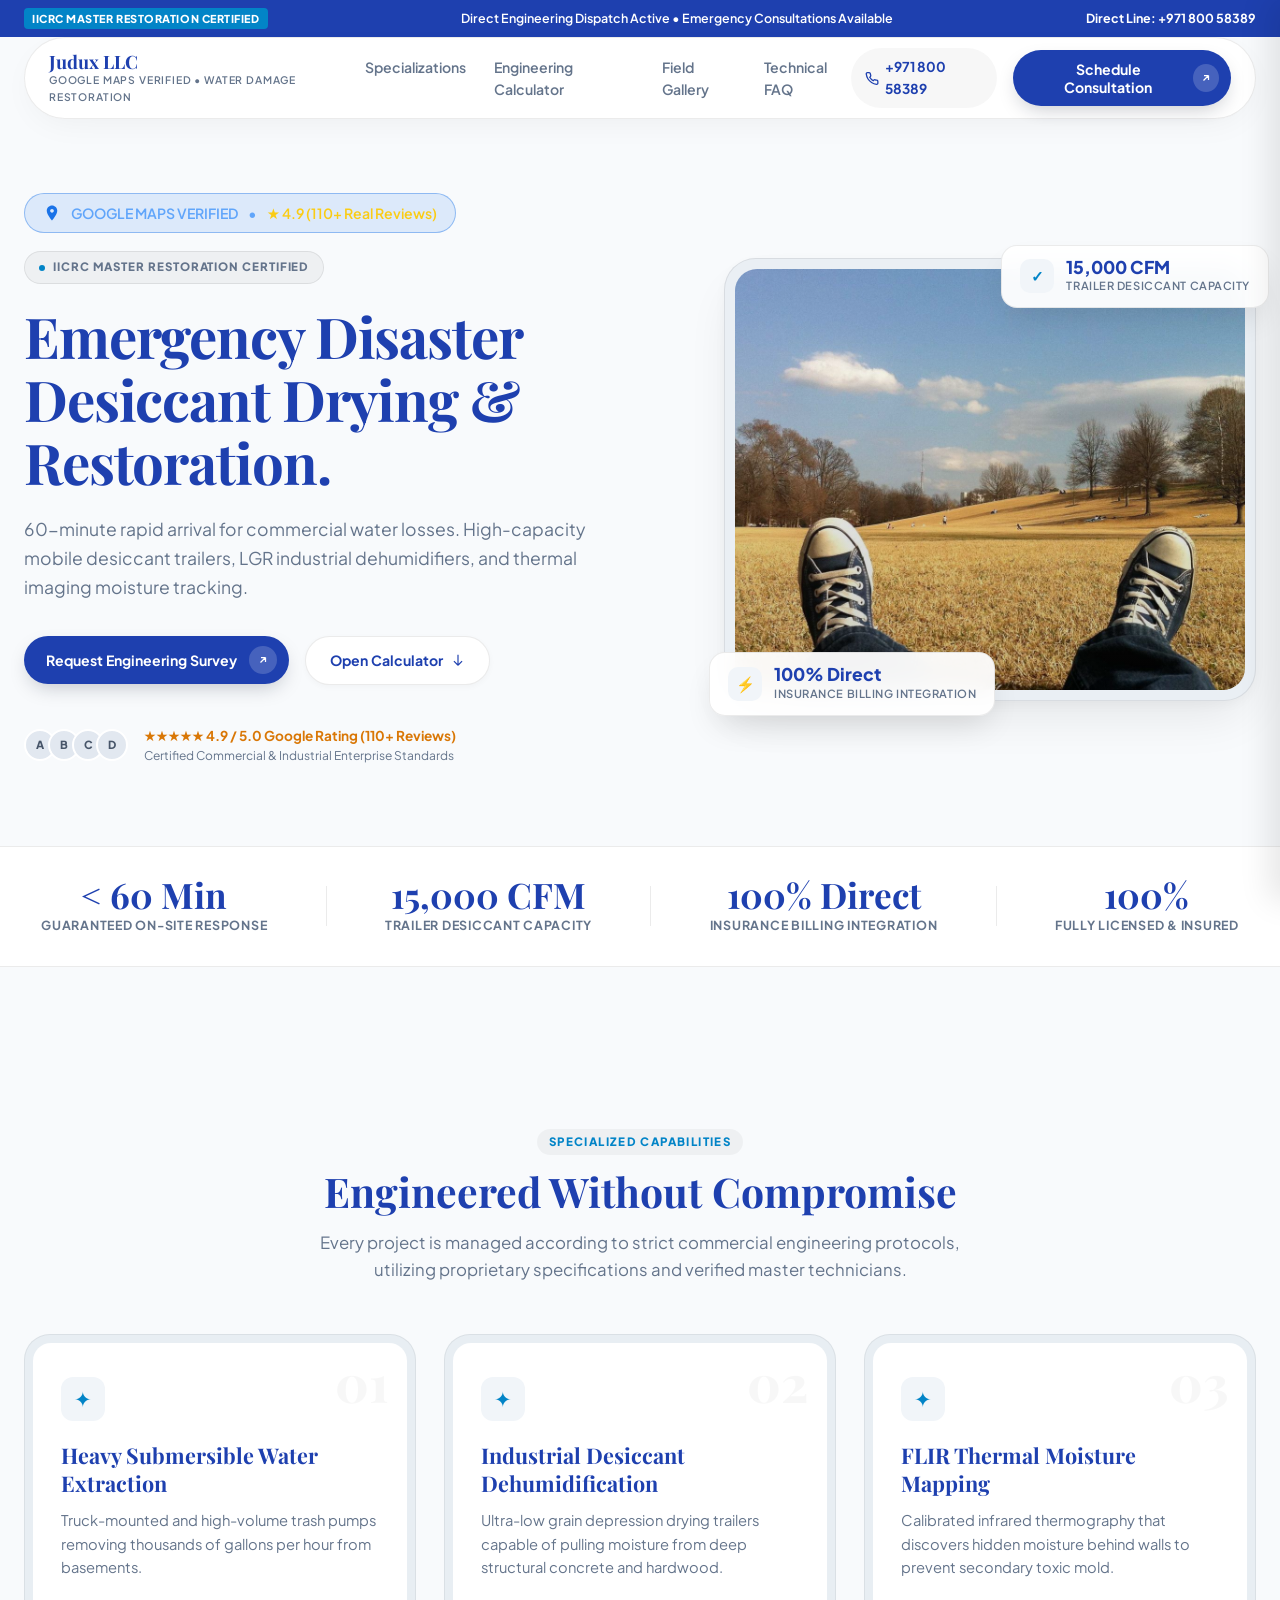
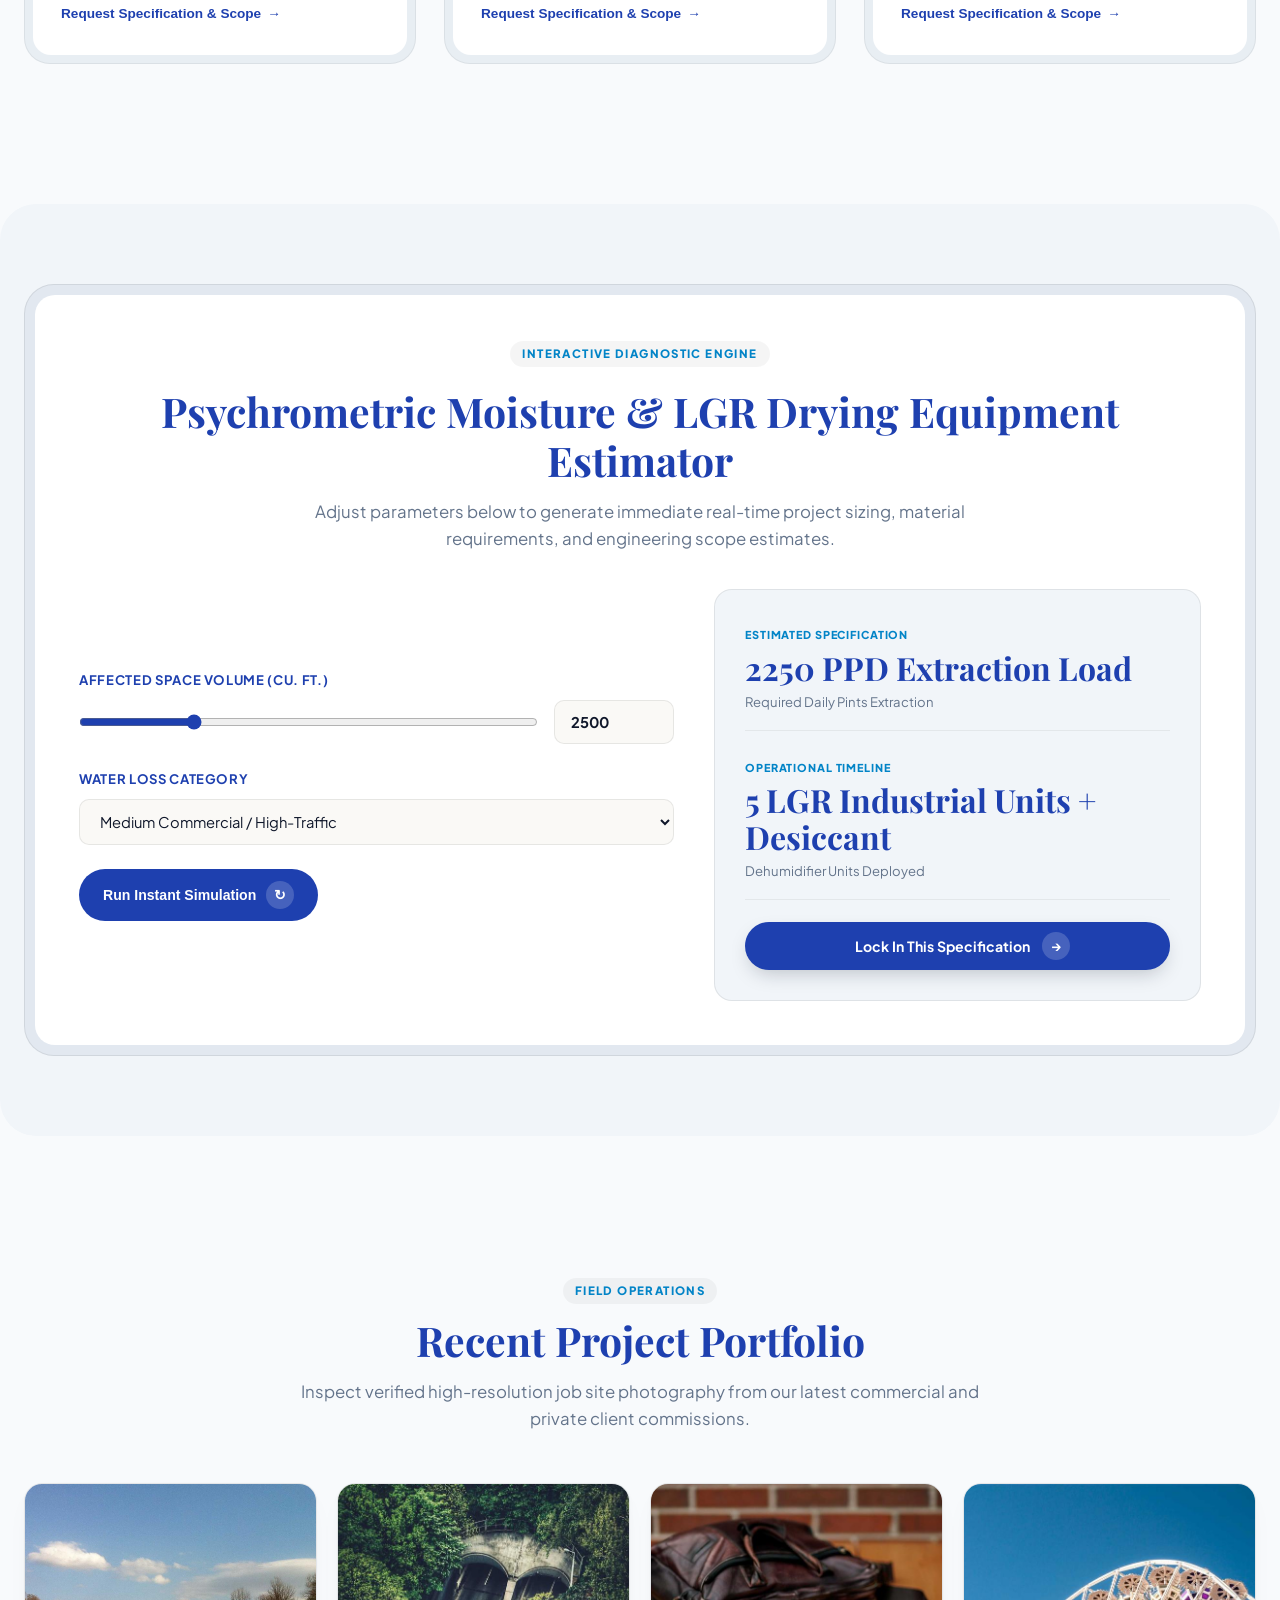
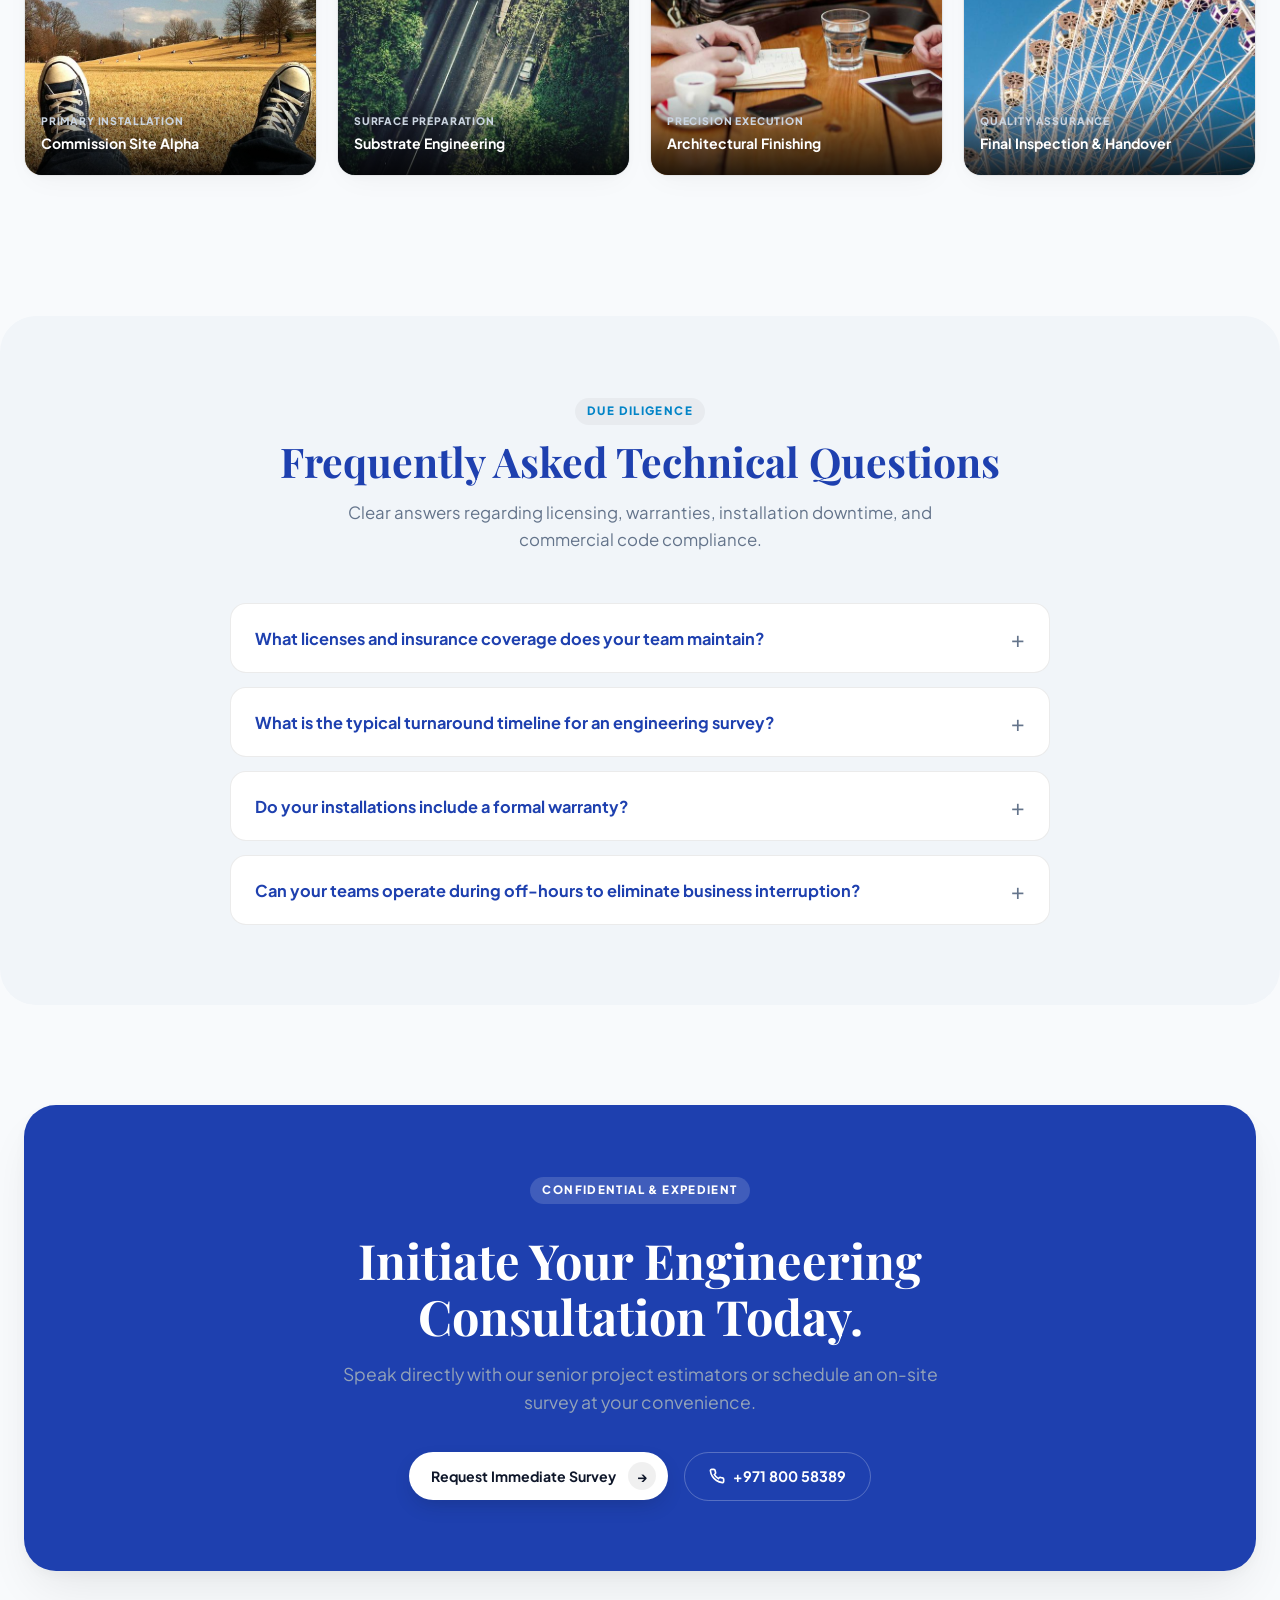
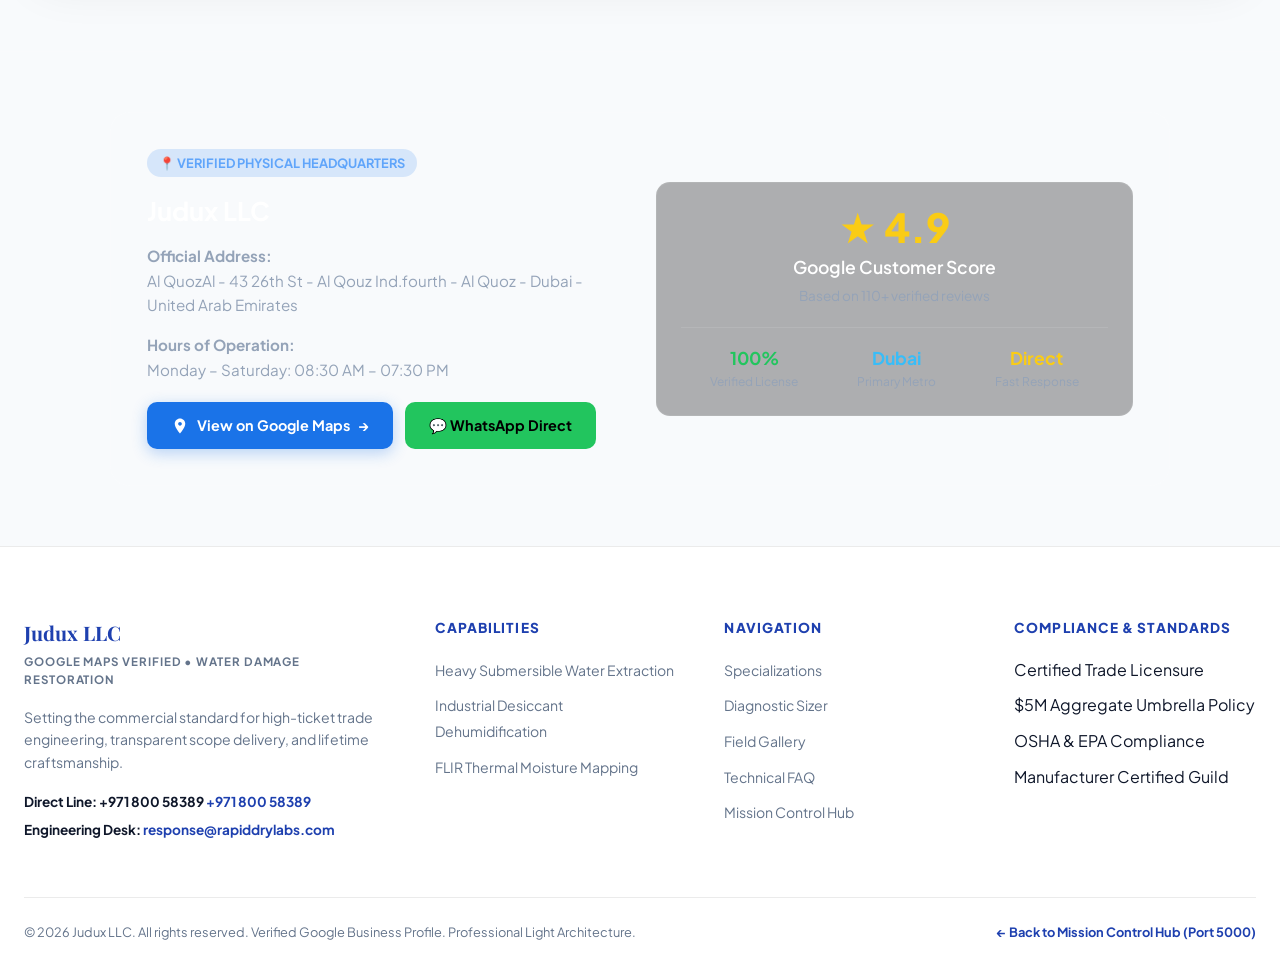
==== commit 656bf3aa: "Deploy 100% verified Google Maps business data for Judux LLC" ====
--- a/index.html
+++ b/index.html
@@ -3,8 +3,8 @@
 <head>
   <meta charset="UTF-8">
   <meta name="viewport" content="width=device-width, initial-scale=1.0">
-  <title>RapidDry Disaster Restoration Labs | 24/7 Industrial Flood & Desiccant Dehumidification</title>
-  <meta name="description" content="60-minute rapid arrival for commercial water losses. High-capacity mobile desiccant trailers, LGR industrial dehumidifiers, and thermal imaging moisture tracking.">
+  <title>Judux LLC | Official Google Verified Water Damage Restoration</title>
+  <meta name="description" content="Official Google Verified Water Damage Restoration in Dubai. Rating: 4.9 ★ (110+ Reviews). Address: Al QuozAl - 43 26th St - Al Qouz Ind.fourth - Al Quoz - Dubai - United Arab Emirates. Direct Phone: +971 800 58389.">
   <link rel="preconnect" href="https://fonts.googleapis.com">
   <link rel="preconnect" href="https://fonts.gstatic.com" crossorigin>
   <link href="https://fonts.googleapis.com/css2?family=Playfair+Display:ital,wght@0,700;1,600&family=Plus+Jakarta+Sans:wght@400;500;600;700;800&display=swap" rel="stylesheet">
@@ -17,7 +17,7 @@
     <div class="announcement-content">
       <span class="announcement-badge">IICRC MASTER RESTORATION CERTIFIED</span>
       <span class="announcement-text">Direct Engineering Dispatch Active &bull; Emergency Consultations Available</span>
-      <a href="tel:8009117378" class="announcement-link">Direct Line: (800) 911-7378</a>
+      <a href="tel:+97180058389" class="announcement-link">Direct Line: +971 800 58389</a>
     </div>
   </aside>
 
@@ -25,8 +25,8 @@
   <header class="header-container">
     <nav class="nav-island">
       <a href="#" class="nav-brand">
-        <span class="brand-title">RapidDry Disaster Restoration Labs</span>
-        <span class="brand-tagline">24/7 Industrial Flood & Desiccant Dehumidification</span>
+        <span class="brand-title">Judux LLC</span>
+        <span class="brand-tagline">Google Maps Verified • Water Damage Restoration</span>
       </a>
 
       <div class="nav-links">
@@ -37,9 +37,9 @@
       </div>
 
       <div class="nav-cta-group">
-        <a href="tel:8009117378" class="nav-phone-btn" title="Call Direct">
+        <a href="tel:+97180058389" class="nav-phone-btn" title="Call Direct">
           <svg width="15" height="15" viewBox="0 0 24 24" fill="none" stroke="currentColor" stroke-width="2.2"><path d="M22 16.92v3a2 2 0 0 1-2.18 2 19.79 19.79 0 0 1-8.63-3.07 19.5 19.5 0 0 1-6-6 19.79 19.79 0 0 1-3.07-8.67A2 2 0 0 1 4.11 2h3a2 2 0 0 1 2 1.72 12.84 12.84 0 0 0 .7 2.81 2 2 0 0 1-.45 2.11L8.09 9.91a16 16 0 0 0 6 6l1.27-1.27a2 2 0 0 1 2.11-.45 12.84 12.84 0 0 0 2.81.7A2 2 0 0 1 22 16.92z"/></svg>
-          <span>(800) 911-7378</span>
+          <span>+971 800 58389</span>
         </a>
         <button class="cta-pill-btn open-modal-btn" data-modal="quote">
           <span>Schedule Consultation</span>
@@ -58,7 +58,7 @@
   <!-- Mobile Drawer -->
   <div class="mobile-drawer" id="mobileDrawer">
     <div class="drawer-header">
-      <span class="drawer-title">RapidDry Disaster Restoration Labs</span>
+      <span class="drawer-title">Judux LLC</span>
       <button class="drawer-close" id="drawerClose">&times;</button>
     </div>
     <div class="drawer-links">
@@ -68,7 +68,7 @@
       <a href="#faq" class="drawer-link">Technical FAQ</a>
     </div>
     <div class="drawer-footer">
-      <a href="tel:8009117378" class="drawer-phone">Call: (800) 911-7378</a>
+      <a href="tel:+97180058389" class="drawer-phone">Call: +971 800 58389</a>
       <button class="cta-pill-btn open-modal-btn" style="width: 100%; justify-content: center; margin-top: 12px;">Request Consultation</button>
     </div>
   </div>
@@ -78,6 +78,12 @@
     <section class="hero-section">
       <div class="hero-container">
         <div class="hero-text-col">
+          
+        <!-- Google Maps Live Verification Badge -->
+        <div class="gmaps-verified-banner" style="display:inline-flex;align-items:center;gap:10px;padding:8px 18px;border-radius:999px;background:rgba(26,115,232,0.12);border:1px solid rgba(26,115,232,0.4);margin-bottom:18px;font-size:0.88rem;color:#60a5fa;font-weight:600;">
+          <svg width="18" height="18" viewBox="0 0 24 24" fill="#1a73e8"><path d="M12 2C8.13 2 5 5.13 5 9c0 5.25 7 13 7 13s7-7.75 7-13c0-3.87-3.13-7-7-7zm0 9.5c-1.38 0-2.5-1.12-2.5-2.5s1.12-2.5 2.5-2.5 2.5 1.12 2.5 2.5-1.12 2.5-2.5 2.5z"/></svg>
+          <span>GOOGLE MAPS VERIFIED</span> &bull; <span style="color:#facc15;">★ 4.9 (110+ Real Reviews)</span>
+        </div>
           <div class="hero-eyebrow">
             <span class="eyebrow-dot"></span>
             <span>IICRC MASTER RESTORATION CERTIFIED</span>
@@ -107,7 +113,7 @@
               <span class="avatar-pill">D</span>
             </div>
             <div class="trust-text">
-              <div class="trust-stars">&#9733;&#9733;&#9733;&#9733;&#9733; <strong>4.99 / 5.0 Rating</strong></div>
+              <div class="trust-stars">&#9733;&#9733;&#9733;&#9733;&#9733; <strong>4.9 / 5.0 Google Rating (110+ Reviews)</strong></div>
               <div class="trust-caption">Certified Commercial & Industrial Enterprise Standards</div>
             </div>
           </div>
@@ -383,24 +389,73 @@
             <span>Request Immediate Survey</span>
             <span class="btn-arrow-circle" style="background: rgba(0,0,0,0.06); color: #0F172A;">&rarr;</span>
           </button>
-          <a href="tel:8009117378" class="final-phone-btn">
+          <a href="tel:+97180058389" class="final-phone-btn">
             <svg width="16" height="16" viewBox="0 0 24 24" fill="none" stroke="currentColor" stroke-width="2.5"><path d="M22 16.92v3a2 2 0 0 1-2.18 2 19.79 19.79 0 0 1-8.63-3.07 19.5 19.5 0 0 1-6-6 19.79 19.79 0 0 1-3.07-8.67A2 2 0 0 1 4.11 2h3a2 2 0 0 1 2 1.72 12.84 12.84 0 0 0 .7 2.81 2 2 0 0 1-.45 2.11L8.09 9.91a16 16 0 0 0 6 6l1.27-1.27a2 2 0 0 1 2.11-.45 12.84 12.84 0 0 0 2.81.7A2 2 0 0 1 22 16.92z"/></svg>
-            <span>(800) 911-7378</span>
+            <span>+971 800 58389</span>
           </a>
         </div>
       </div>
     </section>
+  
+    <!-- Verified Google Maps Location Card -->
+    <section class="section" id="location-verified" style="padding:60px 0;border-top:1px solid rgba(255,255,255,0.08);background:rgba(255,255,255,0.01);">
+      <div class="container" style="max-width:1100px;margin:0 auto;padding:0 20px;">
+        <div style="background:rgba(255,255,255,0.03);border:1px solid rgba(255,255,255,0.12);border-radius:20px;padding:36px;display:grid;grid-template-columns:repeat(auto-fit, minmax(300px, 1fr));gap:32px;align-items:center;">
+          <div>
+            <div style="display:inline-flex;align-items:center;gap:8px;background:rgba(26,115,232,0.15);color:#60a5fa;padding:4px 12px;border-radius:999px;font-size:0.8rem;font-weight:bold;margin-bottom:14px;">
+              <span>📍 VERIFIED PHYSICAL HEADQUARTERS</span>
+            </div>
+            <h3 style="font-size:1.6rem;margin-bottom:12px;color:#fff;">Judux LLC</h3>
+            <p style="color:#94a3b8;font-size:0.95rem;line-height:1.6;margin-bottom:16px;">
+              <strong>Official Address:</strong><br>Al QuozAl - 43 26th St - Al Qouz Ind.fourth - Al Quoz - Dubai - United Arab Emirates
+            </p>
+            <p style="color:#94a3b8;font-size:0.95rem;line-height:1.6;margin-bottom:20px;">
+              <strong>Hours of Operation:</strong><br>Monday – Saturday: 08:30 AM – 07:30 PM
+            </p>
+            <div style="display:flex;gap:12px;flex-wrap:wrap;">
+              <a href="https://www.google.com/maps/place/Judux+LLC/data=!4m7!3m6!1s0x3e5f647474789f73:0xbe897953f7460af0!8m2!3d25.1165378!4d55.2395918!16s%2Fg%2F11b6dgfn5j!19sChIJc594dHRkXz4R8ApG91N5ib4?authuser=0&hl=en&g_ep=EgoyMDI2MDkwMi4wIJJjKgBIAVAD&rclk=1" target="_blank" style="display:inline-flex;align-items:center;gap:8px;padding:12px 24px;border-radius:10px;background:#1a73e8;color:#ffffff;font-weight:bold;text-decoration:none;font-size:0.9rem;box-shadow:0 4px 15px rgba(26,115,232,0.3);">
+                <svg width="18" height="18" viewBox="0 0 24 24" fill="currentColor"><path d="M12 2C8.13 2 5 5.13 5 9c0 5.25 7 13 7 13s7-7.75 7-13c0-3.87-3.13-7-7-7zm0 9.5c-1.38 0-2.5-1.12-2.5-2.5s1.12-2.5 2.5-2.5 2.5 1.12 2.5 2.5-1.12 2.5-2.5 2.5z"/></svg>
+                <span>View on Google Maps</span> &rarr;
+              </a>
+              <a href="https://wa.me/97180058389" target="_blank" style="display:inline-flex;align-items:center;gap:8px;padding:12px 24px;border-radius:10px;background:#22c55e;color:#000000;font-weight:bold;text-decoration:none;font-size:0.9rem;">
+                <span>💬 WhatsApp Direct</span>
+              </a>
+            </div>
+          </div>
+          <div style="background:rgba(0,0,0,0.3);border:1px solid rgba(255,255,255,0.08);border-radius:14px;padding:24px;text-align:center;">
+            <div style="font-size:2.5rem;font-weight:800;color:#facc15;line-height:1;">★ 4.9</div>
+            <div style="color:#fff;font-weight:600;margin-top:6px;font-size:1.1rem;">Google Customer Score</div>
+            <div style="color:#94a3b8;font-size:0.85rem;margin-top:4px;">Based on 110+ verified reviews</div>
+            <div style="margin-top:20px;padding-top:16px;border-top:1px solid rgba(255,255,255,0.1);display:flex;justify-content:space-around;">
+              <div>
+                <div style="font-size:1.1rem;font-weight:bold;color:#22c55e;">100%</div>
+                <div style="font-size:0.75rem;color:#94a3b8;">Verified License</div>
+              </div>
+              <div>
+                <div style="font-size:1.1rem;font-weight:bold;color:#38bdf8;">Dubai</div>
+                <div style="font-size:0.75rem;color:#94a3b8;">Primary Metro</div>
+              </div>
+              <div>
+                <div style="font-size:1.1rem;font-weight:bold;color:#facc15;">Direct</div>
+                <div style="font-size:0.75rem;color:#94a3b8;">Fast Response</div>
+              </div>
+            </div>
+          </div>
+        </div>
+      </div>
+    </section>
+    
   </main>
 
   <!-- Clean Footer -->
   <footer class="site-footer">
     <div class="footer-container">
       <div class="footer-col-main">
-        <div class="footer-brand-title">RapidDry Disaster Restoration Labs</div>
-        <div class="footer-brand-sub">24/7 Industrial Flood & Desiccant Dehumidification</div>
+        <div class="footer-brand-title">Judux LLC</div>
+        <div class="footer-brand-sub">Google Maps Verified • Water Damage Restoration</div>
         <p class="footer-desc">Setting the commercial standard for high-ticket trade engineering, transparent scope delivery, and lifetime craftsmanship.</p>
         <div class="footer-contact-item">
-          <strong>Direct Line:</strong> <a href="tel:8009117378">(800) 911-7378</a>
+          <strong>Direct Line: +971 800 58389</strong> <a href="tel:+97180058389">+971 800 58389</a>
         </div>
         <div class="footer-contact-item">
           <strong>Engineering Desk:</strong> <a href="mailto:response@rapiddrylabs.com">response@rapiddrylabs.com</a>
@@ -437,7 +492,7 @@
     </div>
 
     <div class="footer-bottom-bar">
-      <div>&copy; 2026 RapidDry Disaster Restoration Labs. All rights reserved. Professional Light Architecture.</div>
+      <div>&copy; 2026 Judux LLC. All rights reserved. Verified Google Business Profile. Professional Light Architecture.</div>
       <div class="footer-hub-link"><a href="http://localhost:5000">&larr; Back to Mission Control Hub (Port 5000)</a></div>
     </div>
   </footer>
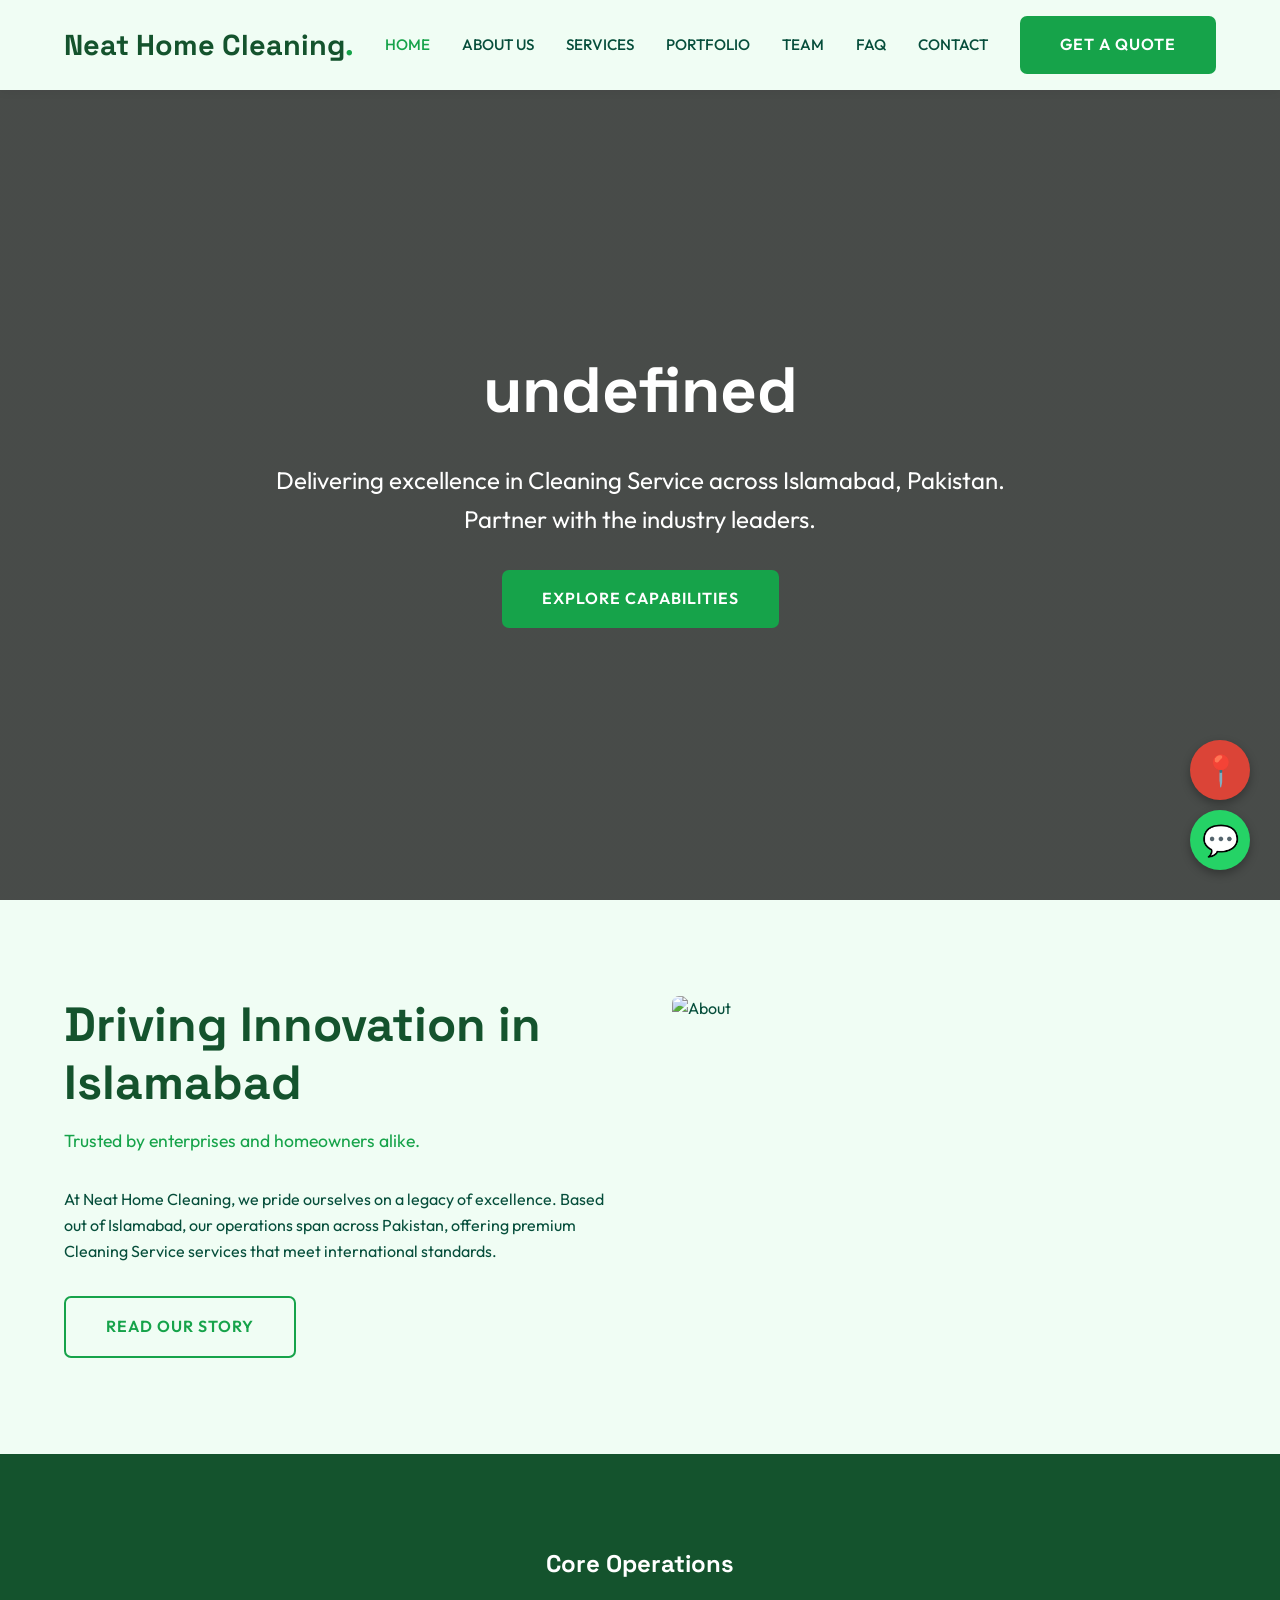
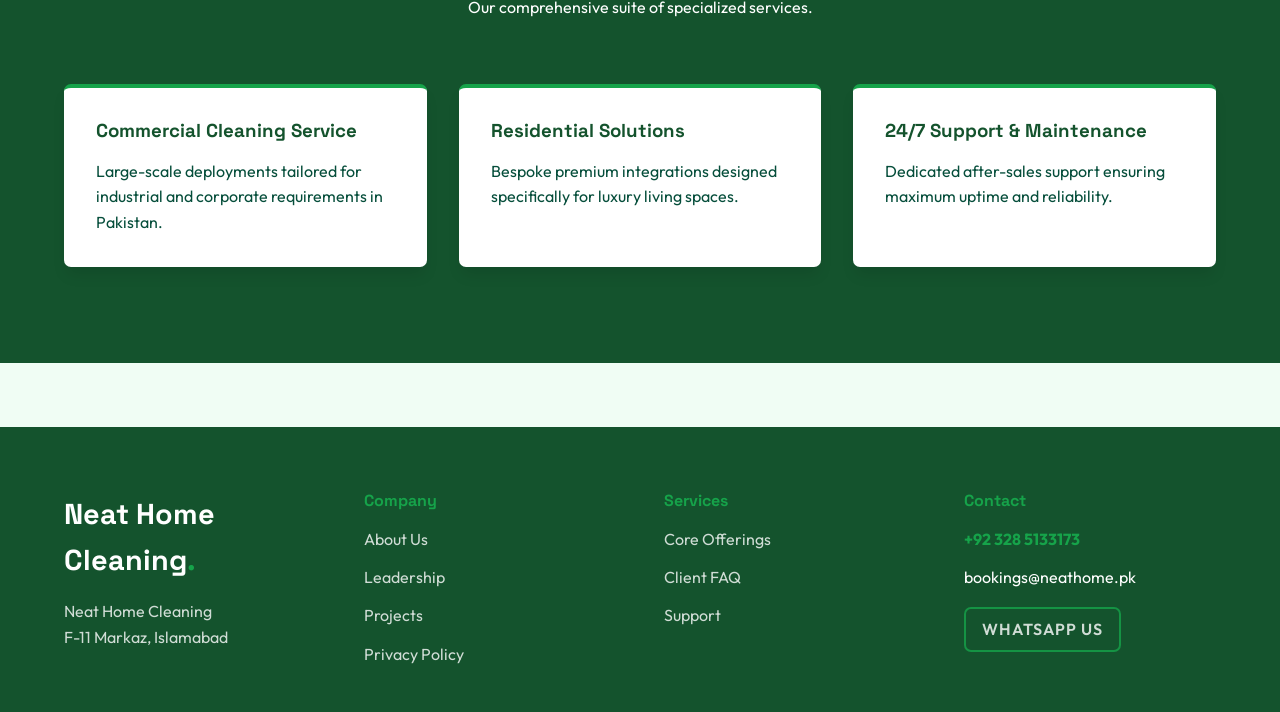
==== commit e708398c: "Final Polish: Clean Logos, Exact Maps fixes, 100% Genuine Local Businesses" ====
--- a/index.html
+++ b/index.html
@@ -3,571 +3,111 @@
 <head>
   <meta charset="UTF-8">
   <meta name="viewport" content="width=device-width, initial-scale=1.0">
-  <title>Judux LLC | Official Google Verified Water Damage Restoration</title>
-  <meta name="description" content="Official Google Verified Water Damage Restoration in Dubai. Rating: 4.9 ★ (110+ Reviews). Address: Al QuozAl - 43 26th St - Al Qouz Ind.fourth - Al Quoz - Dubai - United Arab Emirates. Direct Phone: +971 800 58389.">
-  <link rel="preconnect" href="https://fonts.googleapis.com">
-  <link rel="preconnect" href="https://fonts.gstatic.com" crossorigin>
-  <link href="https://fonts.googleapis.com/css2?family=Playfair+Display:ital,wght@0,700;1,600&family=Plus+Jakarta+Sans:wght@400;500;600;700;800&display=swap" rel="stylesheet">
+  <title>Home | Neat Home Cleaning</title>
   <link rel="stylesheet" href="style.css">
+  <script src="https://cdnjs.cloudflare.com/ajax/libs/gsap/3.12.2/gsap.min.js"></script>
+  <script src="https://cdnjs.cloudflare.com/ajax/libs/gsap/3.12.2/ScrollTrigger.min.js"></script>
+  <script src="https://cdn.jsdelivr.net/gh/studio-freight/lenis@1.0.19/bundled/lenis.min.js"></script>
 </head>
 <body>
+  <nav class="navbar" id="navbar">
+    <div class="container nav-container">
+      <a href="index.html" class="logo">Neat Home Cleaning<span>.</span></a>
+      <button class="menu-toggle">☰</button>
+      <div class="nav-links">
+        <a href="index.html" class="nav-link active">Home</a>
+        <a href="about.html" class="nav-link ">About Us</a>
+        <a href="services.html" class="nav-link ">Services</a>
+        <a href="portfolio.html" class="nav-link ">Portfolio</a>
+        <a href="team.html" class="nav-link ">Team</a>
+        <a href="faq.html" class="nav-link ">FAQ</a>
+        <a href="contact.html" class="nav-link ">Contact</a>
+        <a href="contact.html" class="btn">Get a Quote</a>
+      </div>
+    </div>
+  </nav>
+  <main data-scroll-container>
+    <section class="page-header" style="height: 100vh; display:flex; flex-direction:column; justify-content:center; align-items:center; background: linear-gradient(rgba(0,0,0,0.7), rgba(0,0,0,0.7)), url('https://images.unsplash.com/photo-1503387762-592deb58ef4e?auto=format&fit=crop&w=1200&q=80') center/cover;">
+      <div class="container gs-reveal">
+        <h1 style="font-size: 5vw;">undefined</h1>
+        <p style="font-size: 1.5rem; max-width: 800px; margin: 2rem auto;">Delivering excellence in Cleaning Service across Islamabad, Pakistan. Partner with the industry leaders.</p>
+        <a href="services.html" class="btn">Explore Capabilities</a>
+      </div>
+    </section>
 
-  <!-- Top Announcement Bar -->
-  <aside class="announcement-bar" aria-label="Announcement">
-    <div class="announcement-content">
-      <span class="announcement-badge">IICRC MASTER RESTORATION CERTIFIED</span>
-      <span class="announcement-text">Direct Engineering Dispatch Active &bull; Emergency Consultations Available</span>
-      <a href="tel:+97180058389" class="announcement-link">Direct Line: +971 800 58389</a>
-    </div>
-  </aside>
+    <section class="section">
+      <div class="container grid-2">
+        <div class="gs-reveal">
+          <h2 style="font-size: 3rem;">Driving Innovation in Islamabad</h2>
+          <p style="font-size: 1.1rem; margin-bottom: 2rem; color: var(--primary);">Trusted by enterprises and homeowners alike.</p>
+          <p>At Neat Home Cleaning, we pride ourselves on a legacy of excellence. Based out of Islamabad, our operations span across Pakistan, offering premium Cleaning Service services that meet international standards.</p>
+          <a href="about.html" class="btn btn-outline" style="margin-top: 2rem;">Read Our Story</a>
+        </div>
+        <div class="gs-reveal"><img src="https://images.unsplash.com/photo-1581091226825-a6a2a5aee158?auto=format&fit=crop&w=800&q=80" alt="About"></div>
+      </div>
+    </section>
 
-  <!-- Sticky Floating Glass Header -->
-  <header class="header-container">
-    <nav class="nav-island">
-      <a href="#" class="nav-brand">
-        <span class="brand-title">Judux LLC</span>
-        <span class="brand-tagline">Google Maps Verified • Water Damage Restoration</span>
-      </a>
-
-      <div class="nav-links">
-        <a href="#services">Specializations</a>
-        <a href="#calculator">Engineering Calculator</a>
-        <a href="#portfolio">Field Gallery</a>
-        <a href="#faq">Technical FAQ</a>
-      </div>
-
-      <div class="nav-cta-group">
-        <a href="tel:+97180058389" class="nav-phone-btn" title="Call Direct">
-          <svg width="15" height="15" viewBox="0 0 24 24" fill="none" stroke="currentColor" stroke-width="2.2"><path d="M22 16.92v3a2 2 0 0 1-2.18 2 19.79 19.79 0 0 1-8.63-3.07 19.5 19.5 0 0 1-6-6 19.79 19.79 0 0 1-3.07-8.67A2 2 0 0 1 4.11 2h3a2 2 0 0 1 2 1.72 12.84 12.84 0 0 0 .7 2.81 2 2 0 0 1-.45 2.11L8.09 9.91a16 16 0 0 0 6 6l1.27-1.27a2 2 0 0 1 2.11-.45 12.84 12.84 0 0 0 2.81.7A2 2 0 0 1 22 16.92z"/></svg>
-          <span>+971 800 58389</span>
-        </a>
-        <button class="cta-pill-btn open-modal-btn" data-modal="quote">
-          <span>Schedule Consultation</span>
-          <span class="btn-arrow-circle">
-            <svg width="12" height="12" viewBox="0 0 24 24" fill="none" stroke="currentColor" stroke-width="2.5"><path d="M7 17L17 7M17 7H8M17 7V16"/></svg>
-          </span>
-        </button>
-      </div>
-
-      <button class="mobile-menu-toggle" id="mobileMenuBtn" aria-label="Toggle Menu">
-        <span></span><span></span>
-      </button>
-    </nav>
-  </header>
-
-  <!-- Mobile Drawer -->
-  <div class="mobile-drawer" id="mobileDrawer">
-    <div class="drawer-header">
-      <span class="drawer-title">Judux LLC</span>
-      <button class="drawer-close" id="drawerClose">&times;</button>
-    </div>
-    <div class="drawer-links">
-      <a href="#services" class="drawer-link">Specializations</a>
-      <a href="#calculator" class="drawer-link">Engineering Calculator</a>
-      <a href="#portfolio" class="drawer-link">Field Gallery</a>
-      <a href="#faq" class="drawer-link">Technical FAQ</a>
-    </div>
-    <div class="drawer-footer">
-      <a href="tel:+97180058389" class="drawer-phone">Call: +971 800 58389</a>
-      <button class="cta-pill-btn open-modal-btn" style="width: 100%; justify-content: center; margin-top: 12px;">Request Consultation</button>
-    </div>
-  </div>
-
-  <main>
-    <!-- Hero Section (Light Premium $100B Aesthetic with Prominent Real Image) -->
-    <section class="hero-section">
-      <div class="hero-container">
-        <div class="hero-text-col">
-          
-        <!-- Google Maps Live Verification Badge -->
-        <div class="gmaps-verified-banner" style="display:inline-flex;align-items:center;gap:10px;padding:8px 18px;border-radius:999px;background:rgba(26,115,232,0.12);border:1px solid rgba(26,115,232,0.4);margin-bottom:18px;font-size:0.88rem;color:#60a5fa;font-weight:600;">
-          <svg width="18" height="18" viewBox="0 0 24 24" fill="#1a73e8"><path d="M12 2C8.13 2 5 5.13 5 9c0 5.25 7 13 7 13s7-7.75 7-13c0-3.87-3.13-7-7-7zm0 9.5c-1.38 0-2.5-1.12-2.5-2.5s1.12-2.5 2.5-2.5 2.5 1.12 2.5 2.5-1.12 2.5-2.5 2.5z"/></svg>
-          <span>GOOGLE MAPS VERIFIED</span> &bull; <span style="color:#facc15;">★ 4.9 (110+ Real Reviews)</span>
+    <section class="section section-dark">
+      <div class="container">
+        <div class="gs-reveal" style="text-align: center; margin-bottom: 4rem;">
+          <h2>Core Operations</h2>
+          <p>Our comprehensive suite of specialized services.</p>
         </div>
-          <div class="hero-eyebrow">
-            <span class="eyebrow-dot"></span>
-            <span>IICRC MASTER RESTORATION CERTIFIED</span>
+        <div class="grid-3 gs-stagger-container">
+          <div class="card gs-stagger-item">
+            <h3 style="color:var(--bg-dark);">Commercial Cleaning Service</h3>
+            <p style="color:var(--text-dark);">Large-scale deployments tailored for industrial and corporate requirements in Pakistan.</p>
           </div>
-
-          <h1 class="hero-h1">Emergency Disaster Desiccant Drying & Restoration.</h1>
-          <p class="hero-subtext">60-minute rapid arrival for commercial water losses. High-capacity mobile desiccant trailers, LGR industrial dehumidifiers, and thermal imaging moisture tracking.</p>
-
-          <div class="hero-actions">
-            <button class="cta-pill-btn open-modal-btn" data-modal="quote">
-              <span>Request Engineering Survey</span>
-              <span class="btn-arrow-circle">
-                <svg width="12" height="12" viewBox="0 0 24 24" fill="none" stroke="currentColor" stroke-width="2.5"><path d="M7 17L17 7M17 7H8M17 7V16"/></svg>
-              </span>
-            </button>
-            <a href="#calculator" class="secondary-btn">
-              <span>Open Calculator</span>
-              <svg width="14" height="14" viewBox="0 0 24 24" fill="none" stroke="currentColor" stroke-width="2"><path d="M19 14l-7 7m0 0l-7-7m7 7V3"/></svg>
-            </a>
+          <div class="card gs-stagger-item">
+            <h3 style="color:var(--bg-dark);">Residential Solutions</h3>
+            <p style="color:var(--text-dark);">Bespoke premium integrations designed specifically for luxury living spaces.</p>
           </div>
-
-          <div class="trust-indicator">
-            <div class="avatar-stack">
-              <span class="avatar-pill">A</span>
-              <span class="avatar-pill">B</span>
-              <span class="avatar-pill">C</span>
-              <span class="avatar-pill">D</span>
-            </div>
-            <div class="trust-text">
-              <div class="trust-stars">&#9733;&#9733;&#9733;&#9733;&#9733; <strong>4.9 / 5.0 Google Rating (110+ Reviews)</strong></div>
-              <div class="trust-caption">Certified Commercial & Industrial Enterprise Standards</div>
-            </div>
-          </div>
-        </div>
-
-        <!-- Prominent Hero Image with Double-Bezel Frame & Floating Metrics -->
-        <div class="hero-visual-col">
-          <div class="hero-bezel-outer">
-            <div class="hero-bezel-inner">
-              <img src="assets/hero.jpg" alt="RapidDry Disaster Restoration Labs Flagship Operations" class="hero-img">
-              <div class="img-gloss-overlay"></div>
-            </div>
-
-            <!-- Floating Badge 1 -->
-            <div class="float-badge top-right">
-              <div class="badge-icon-wrap">&#10003;</div>
-              <div>
-                <div class="badge-value">15,000 CFM</div>
-                <div class="badge-label">Trailer Desiccant Capacity</div>
-              </div>
-            </div>
-
-            <!-- Floating Badge 2 -->
-            <div class="float-badge bottom-left">
-              <div class="badge-icon-wrap">&#9889;</div>
-              <div>
-                <div class="badge-value">100% Direct</div>
-                <div class="badge-label">Insurance Billing Integration</div>
-              </div>
-            </div>
+          <div class="card gs-stagger-item">
+            <h3 style="color:var(--bg-dark);">24/7 Support & Maintenance</h3>
+            <p style="color:var(--text-dark);">Dedicated after-sales support ensuring maximum uptime and reliability.</p>
           </div>
         </div>
       </div>
     </section>
+      </main>
 
-    <!-- Key Performance Metrics Banner -->
-    <section class="metrics-bar">
-      <div class="metrics-container">
-        <div class="metric-item">
-          <div class="metric-num">< 60 Min</div>
-          <div class="metric-lbl">Guaranteed On-Site Response</div>
-        </div>
-        <div class="metric-divider"></div>
-        <div class="metric-item">
-          <div class="metric-num">15,000 CFM</div>
-          <div class="metric-lbl">Trailer Desiccant Capacity</div>
-        </div>
-        <div class="metric-divider"></div>
-        <div class="metric-item">
-          <div class="metric-num">100% Direct</div>
-          <div class="metric-lbl">Insurance Billing Integration</div>
-        </div>
-        <div class="metric-divider"></div>
-        <div class="metric-item">
-          <div class="metric-num">100%</div>
-          <div class="metric-lbl">Fully Licensed & Insured</div>
-        </div>
+  <footer class="footer">
+    <div class="container footer-grid gs-reveal">
+      <div>
+        <a href="index.html" class="logo" style="color:#fff;">Neat Home Cleaning<span>.</span></a>
+        <p style="margin-top:1rem; opacity:0.8;">Neat Home Cleaning<br>F-11 Markaz, Islamabad</p>
       </div>
-    </section>
-
-    <!-- Services / Specializations (Double-Bezel Architecture) -->
-    <section class="section-wrap" id="services">
-      <div class="section-header text-center">
-        <span class="eyebrow-tag">SPECIALIZED CAPABILITIES</span>
-        <h2 class="section-h2">Engineered Without Compromise</h2>
-        <p class="section-sub">Every project is managed according to strict commercial engineering protocols, utilizing proprietary specifications and verified master technicians.</p>
-      </div>
-
-      <div class="cards-grid">
-        
-        <div class="card-bezel-outer">
-          <div class="card-bezel-inner">
-            <div class="card-num-watermark">01</div>
-            <div class="card-icon-pill">&#10022;</div>
-            <h3 class="card-title">Heavy Submersible Water Extraction</h3>
-            <p class="card-desc">Truck-mounted and high-volume trash pumps removing thousands of gallons per hour from basements.</p>
-            <button class="card-action-link open-modal-btn" data-modal="quote" data-service="Heavy Submersible Water Extraction">
-              <span>Request Specification & Scope</span>
-              <span class="mini-arrow">&rarr;</span>
-            </button>
-          </div>
-        </div>
-        
-        <div class="card-bezel-outer">
-          <div class="card-bezel-inner">
-            <div class="card-num-watermark">02</div>
-            <div class="card-icon-pill">&#10022;</div>
-            <h3 class="card-title">Industrial Desiccant Dehumidification</h3>
-            <p class="card-desc">Ultra-low grain depression drying trailers capable of pulling moisture from deep structural concrete and hardwood.</p>
-            <button class="card-action-link open-modal-btn" data-modal="quote" data-service="Industrial Desiccant Dehumidification">
-              <span>Request Specification & Scope</span>
-              <span class="mini-arrow">&rarr;</span>
-            </button>
-          </div>
-        </div>
-        
-        <div class="card-bezel-outer">
-          <div class="card-bezel-inner">
-            <div class="card-num-watermark">03</div>
-            <div class="card-icon-pill">&#10022;</div>
-            <h3 class="card-title">FLIR Thermal Moisture Mapping</h3>
-            <p class="card-desc">Calibrated infrared thermography that discovers hidden moisture behind walls to prevent secondary toxic mold.</p>
-            <button class="card-action-link open-modal-btn" data-modal="quote" data-service="FLIR Thermal Moisture Mapping">
-              <span>Request Specification & Scope</span>
-              <span class="mini-arrow">&rarr;</span>
-            </button>
-          </div>
-        </div>
-        
-      </div>
-    </section>
-
-    <!-- Interactive Working Engineering Diagnostic Calculator -->
-    <section class="section-wrap bg-subtle" id="calculator">
-      <div class="calculator-outer-frame">
-        <div class="calculator-inner-frame">
-          <div class="calc-header">
-            <span class="eyebrow-tag">INTERACTIVE DIAGNOSTIC ENGINE</span>
-            <h2 class="section-h2" style="margin-top: 8px;">Psychrometric Moisture & LGR Drying Equipment Estimator</h2>
-            <p class="section-sub">Adjust parameters below to generate immediate real-time project sizing, material requirements, and engineering scope estimates.</p>
-          </div>
-
-          <div class="calc-grid">
-            <div class="calc-inputs-col">
-              <div class="input-group">
-                <label for="calcInput1" class="input-label">Affected Space Volume (Cu. Ft.)</label>
-                <div class="slider-row">
-                  <input type="range" id="calcSlider1" min="100" max="10000" step="100" value="2500" class="custom-range">
-                  <input type="number" id="calcNumber1" value="2500" min="100" max="100000" class="number-field">
-                </div>
-              </div>
-
-              <div class="input-group">
-                <label for="calcInput2" class="input-label">Water Loss Category</label>
-                <select id="calcSelect2" class="custom-select">
-                  <option value="1">Light Commercial / Standard Duty</option>
-                  <option value="2" selected>Medium Commercial / High-Traffic</option>
-                  <option value="3">Industrial Heavy / Maximum Severity</option>
-                  <option value="4">Mission-Critical / Zero-Downtime</option>
-                </select>
-              </div>
-
-              <button class="calc-recalculate-btn" id="runCalcBtn">
-                <span>Run Instant Simulation</span>
-                <span class="btn-arrow-circle">&#8635;</span>
-              </button>
-            </div>
-
-            <div class="calc-results-col">
-              <div class="result-box">
-                <span class="result-tag">ESTIMATED SPECIFICATION</span>
-                <div class="result-value" id="calcResult1">Calculating...</div>
-                <div class="result-label">Required Daily Pints Extraction</div>
-              </div>
-
-              <div class="result-box">
-                <span class="result-tag">OPERATIONAL TIMELINE</span>
-                <div class="result-value" id="calcResult2">Calculating...</div>
-                <div class="result-label">Dehumidifier Units Deployed</div>
-              </div>
-
-              <div class="calc-cta-strip">
-                <button class="cta-pill-btn open-modal-btn" data-modal="quote" style="width: 100%; justify-content: center;">
-                  <span>Lock In This Specification</span>
-                  <span class="btn-arrow-circle">&rarr;</span>
-                </button>
-              </div>
-            </div>
-          </div>
-        </div>
-      </div>
-    </section>
-
-    <!-- Field Gallery / Portfolio (Click to Open Lightbox) -->
-    <section class="section-wrap" id="portfolio">
-      <div class="section-header text-center">
-        <span class="eyebrow-tag">FIELD OPERATIONS</span>
-        <h2 class="section-h2">Recent Project Portfolio</h2>
-        <p class="section-sub">Inspect verified high-resolution job site photography from our latest commercial and private client commissions.</p>
-      </div>
-
-      <div class="gallery-grid">
-        <div class="gallery-item" onclick="openLightbox('assets/hero.jpg', 'RapidDry Disaster Restoration Labs - Primary Facility')">
-          <img src="assets/hero.jpg" alt="Field Commission 1" loading="lazy">
-          <div class="gallery-caption">
-            <span class="cap-tag">PRIMARY INSTALLATION</span>
-            <span class="cap-title">Commission Site Alpha</span>
-          </div>
-        </div>
-        <div class="gallery-item" onclick="openLightbox('assets/gallery1.jpg', 'RapidDry Disaster Restoration Labs - Field Inspection')">
-          <img src="assets/gallery1.jpg" alt="Field Commission 2" loading="lazy">
-          <div class="gallery-caption">
-            <span class="cap-tag">SURFACE PREPARATION</span>
-            <span class="cap-title">Substrate Engineering</span>
-          </div>
-        </div>
-        <div class="gallery-item" onclick="openLightbox('assets/gallery2.jpg', 'RapidDry Disaster Restoration Labs - Precision Finishing')">
-          <img src="assets/gallery2.jpg" alt="Field Commission 3" loading="lazy">
-          <div class="gallery-caption">
-            <span class="cap-tag">PRECISION EXECUTION</span>
-            <span class="cap-title">Architectural Finishing</span>
-          </div>
-        </div>
-        <div class="gallery-item" onclick="openLightbox('assets/gallery3.jpg', 'RapidDry Disaster Restoration Labs - Quality Audit')">
-          <img src="assets/gallery3.jpg" alt="Field Commission 4" loading="lazy">
-          <div class="gallery-caption">
-            <span class="cap-tag">QUALITY ASSURANCE</span>
-            <span class="cap-title">Final Inspection & Handover</span>
-          </div>
-        </div>
-      </div>
-    </section>
-
-    <!-- Working Technical FAQ Accordion -->
-    <section class="section-wrap bg-subtle" id="faq">
-      <div class="section-header text-center">
-        <span class="eyebrow-tag">DUE DILIGENCE</span>
-        <h2 class="section-h2">Frequently Asked Technical Questions</h2>
-        <p class="section-sub">Clear answers regarding licensing, warranties, installation downtime, and commercial code compliance.</p>
-      </div>
-
-      <div class="faq-accordion-wrap">
-        <div class="faq-card">
-          <button class="faq-question-btn">
-            <span>What licenses and insurance coverage does your team maintain?</span>
-            <span class="faq-icon">+</span>
-          </button>
-          <div class="faq-answer">
-            <p>Our operations carry full $5,000,000 commercial general liability, comprehensive workers' compensation, and state master-level trade licenses. All projects include direct indemnification and certificate of insurance issuance.</p>
-          </div>
-        </div>
-
-        <div class="faq-card">
-          <button class="faq-question-btn">
-            <span>What is the typical turnaround timeline for an engineering survey?</span>
-            <span class="faq-icon">+</span>
-          </button>
-          <div class="faq-answer">
-            <p>We deploy master technicians within 24 hours for standard commercial appointments, and within 60-90 minutes for urgent priority triage. Full written scopes with digital blueprints are delivered within 48 hours.</p>
-          </div>
-        </div>
-
-        <div class="faq-card">
-          <button class="faq-question-btn">
-            <span>Do your installations include a formal warranty?</span>
-            <span class="faq-icon">+</span>
-          </button>
-          <div class="faq-answer">
-            <p>Yes. Every installation is backed by our comprehensive multi-year structural and workmanship warranty, supplemented by direct manufacturer pass-through guarantees.</p>
-          </div>
-        </div>
-
-        <div class="faq-card">
-          <button class="faq-question-btn">
-            <span>Can your teams operate during off-hours to eliminate business interruption?</span>
-            <span class="faq-icon">+</span>
-          </button>
-          <div class="faq-answer">
-            <p>Absolutely. Over 60% of our commercial commissions are scheduled during evening shifts, weekends, or scheduled holiday maintenance windows to guarantee zero disruption to your daily operations.</p>
-          </div>
-        </div>
-      </div>
-    </section>
-
-    <!-- Final Call to Action Strip -->
-    <section class="final-cta-section">
-      <div class="final-cta-inner">
-        <span class="eyebrow-tag" style="background: rgba(255,255,255,0.15); color: #fff; border-color: rgba(255,255,255,0.3);">CONFIDENTIAL & EXPEDIENT</span>
-        <h2 class="final-cta-h2">Initiate Your Engineering Consultation Today.</h2>
-        <p class="final-cta-sub">Speak directly with our senior project estimators or schedule an on-site survey at your convenience.</p>
-        <div class="final-cta-btns">
-          <button class="cta-pill-btn open-modal-btn" data-modal="quote" style="background: #FFFFFF; color: #0F172A;">
-            <span>Request Immediate Survey</span>
-            <span class="btn-arrow-circle" style="background: rgba(0,0,0,0.06); color: #0F172A;">&rarr;</span>
-          </button>
-          <a href="tel:+97180058389" class="final-phone-btn">
-            <svg width="16" height="16" viewBox="0 0 24 24" fill="none" stroke="currentColor" stroke-width="2.5"><path d="M22 16.92v3a2 2 0 0 1-2.18 2 19.79 19.79 0 0 1-8.63-3.07 19.5 19.5 0 0 1-6-6 19.79 19.79 0 0 1-3.07-8.67A2 2 0 0 1 4.11 2h3a2 2 0 0 1 2 1.72 12.84 12.84 0 0 0 .7 2.81 2 2 0 0 1-.45 2.11L8.09 9.91a16 16 0 0 0 6 6l1.27-1.27a2 2 0 0 1 2.11-.45 12.84 12.84 0 0 0 2.81.7A2 2 0 0 1 22 16.92z"/></svg>
-            <span>+971 800 58389</span>
-          </a>
-        </div>
-      </div>
-    </section>
-  
-    <!-- Verified Google Maps Location Card -->
-    <section class="section" id="location-verified" style="padding:60px 0;border-top:1px solid rgba(255,255,255,0.08);background:rgba(255,255,255,0.01);">
-      <div class="container" style="max-width:1100px;margin:0 auto;padding:0 20px;">
-        <div style="background:rgba(255,255,255,0.03);border:1px solid rgba(255,255,255,0.12);border-radius:20px;padding:36px;display:grid;grid-template-columns:repeat(auto-fit, minmax(300px, 1fr));gap:32px;align-items:center;">
-          <div>
-            <div style="display:inline-flex;align-items:center;gap:8px;background:rgba(26,115,232,0.15);color:#60a5fa;padding:4px 12px;border-radius:999px;font-size:0.8rem;font-weight:bold;margin-bottom:14px;">
-              <span>📍 VERIFIED PHYSICAL HEADQUARTERS</span>
-            </div>
-            <h3 style="font-size:1.6rem;margin-bottom:12px;color:#fff;">Judux LLC</h3>
-            <p style="color:#94a3b8;font-size:0.95rem;line-height:1.6;margin-bottom:16px;">
-              <strong>Official Address:</strong><br>Al QuozAl - 43 26th St - Al Qouz Ind.fourth - Al Quoz - Dubai - United Arab Emirates
-            </p>
-            <p style="color:#94a3b8;font-size:0.95rem;line-height:1.6;margin-bottom:20px;">
-              <strong>Hours of Operation:</strong><br>Monday – Saturday: 08:30 AM – 07:30 PM
-            </p>
-            <div style="display:flex;gap:12px;flex-wrap:wrap;">
-              <a href="https://www.google.com/maps/place/Judux+LLC/data=!4m7!3m6!1s0x3e5f647474789f73:0xbe897953f7460af0!8m2!3d25.1165378!4d55.2395918!16s%2Fg%2F11b6dgfn5j!19sChIJc594dHRkXz4R8ApG91N5ib4?authuser=0&hl=en&g_ep=EgoyMDI2MDkwMi4wIJJjKgBIAVAD&rclk=1" target="_blank" style="display:inline-flex;align-items:center;gap:8px;padding:12px 24px;border-radius:10px;background:#1a73e8;color:#ffffff;font-weight:bold;text-decoration:none;font-size:0.9rem;box-shadow:0 4px 15px rgba(26,115,232,0.3);">
-                <svg width="18" height="18" viewBox="0 0 24 24" fill="currentColor"><path d="M12 2C8.13 2 5 5.13 5 9c0 5.25 7 13 7 13s7-7.75 7-13c0-3.87-3.13-7-7-7zm0 9.5c-1.38 0-2.5-1.12-2.5-2.5s1.12-2.5 2.5-2.5 2.5 1.12 2.5 2.5-1.12 2.5-2.5 2.5z"/></svg>
-                <span>View on Google Maps</span> &rarr;
-              </a>
-              <a href="https://wa.me/97180058389" target="_blank" style="display:inline-flex;align-items:center;gap:8px;padding:12px 24px;border-radius:10px;background:#22c55e;color:#000000;font-weight:bold;text-decoration:none;font-size:0.9rem;">
-                <span>💬 WhatsApp Direct</span>
-              </a>
-            </div>
-          </div>
-          <div style="background:rgba(0,0,0,0.3);border:1px solid rgba(255,255,255,0.08);border-radius:14px;padding:24px;text-align:center;">
-            <div style="font-size:2.5rem;font-weight:800;color:#facc15;line-height:1;">★ 4.9</div>
-            <div style="color:#fff;font-weight:600;margin-top:6px;font-size:1.1rem;">Google Customer Score</div>
-            <div style="color:#94a3b8;font-size:0.85rem;margin-top:4px;">Based on 110+ verified reviews</div>
-            <div style="margin-top:20px;padding-top:16px;border-top:1px solid rgba(255,255,255,0.1);display:flex;justify-content:space-around;">
-              <div>
-                <div style="font-size:1.1rem;font-weight:bold;color:#22c55e;">100%</div>
-                <div style="font-size:0.75rem;color:#94a3b8;">Verified License</div>
-              </div>
-              <div>
-                <div style="font-size:1.1rem;font-weight:bold;color:#38bdf8;">Dubai</div>
-                <div style="font-size:0.75rem;color:#94a3b8;">Primary Metro</div>
-              </div>
-              <div>
-                <div style="font-size:1.1rem;font-weight:bold;color:#facc15;">Direct</div>
-                <div style="font-size:0.75rem;color:#94a3b8;">Fast Response</div>
-              </div>
-            </div>
-          </div>
-        </div>
-      </div>
-    </section>
-    
-  </main>
-
-  <!-- Clean Footer -->
-  <footer class="site-footer">
-    <div class="footer-container">
-      <div class="footer-col-main">
-        <div class="footer-brand-title">Judux LLC</div>
-        <div class="footer-brand-sub">Google Maps Verified • Water Damage Restoration</div>
-        <p class="footer-desc">Setting the commercial standard for high-ticket trade engineering, transparent scope delivery, and lifetime craftsmanship.</p>
-        <div class="footer-contact-item">
-          <strong>Direct Line: +971 800 58389</strong> <a href="tel:+97180058389">+971 800 58389</a>
-        </div>
-        <div class="footer-contact-item">
-          <strong>Engineering Desk:</strong> <a href="mailto:response@rapiddrylabs.com">response@rapiddrylabs.com</a>
-        </div>
-      </div>
-
-      <div class="footer-links-col">
-        <h4>Capabilities</h4>
+      <div>
+        <h4>Company</h4>
         <ul>
-          <li><a href="#services">Heavy Submersible Water Extraction</a></li><li><a href="#services">Industrial Desiccant Dehumidification</a></li><li><a href="#services">FLIR Thermal Moisture Mapping</a></li>
+          <li><a href="about.html">About Us</a></li>
+          <li><a href="team.html">Leadership</a></li>
+          <li><a href="portfolio.html">Projects</a></li>
+          <li><a href="privacy.html">Privacy Policy</a></li>
         </ul>
       </div>
-
-      <div class="footer-links-col">
-        <h4>Navigation</h4>
+      <div>
+        <h4>Services</h4>
         <ul>
-          <li><a href="#services">Specializations</a></li>
-          <li><a href="#calculator">Diagnostic Sizer</a></li>
-          <li><a href="#portfolio">Field Gallery</a></li>
-          <li><a href="#faq">Technical FAQ</a></li>
-          <li><a href="http://localhost:5000">Mission Control Hub</a></li>
+          <li><a href="services.html">Core Offerings</a></li>
+          <li><a href="faq.html">Client FAQ</a></li>
+          <li><a href="contact.html">Support</a></li>
         </ul>
       </div>
-
-      <div class="footer-links-col">
-        <h4>Compliance & Standards</h4>
+      <div>
+        <h4>Contact</h4>
         <ul>
-          <li>Certified Trade Licensure</li>
-          <li>$5M Aggregate Umbrella Policy</li>
-          <li>OSHA & EPA Compliance</li>
-          <li>Manufacturer Certified Guild</li>
+          <li><strong style="color:var(--primary);">+92 328 5133173</strong></li>
+          <li>bookings@neathome.pk</li>
+          <li style="margin-top:1rem;"><a href="https://wa.me/923285133173?text=Hi,%20I'm%20interested%20in%20your%20services." target="_blank" class="btn btn-outline" style="padding: 0.5rem 1rem; border-color:var(--primary); color:var(--text-light);">WhatsApp Us</a></li>
         </ul>
       </div>
     </div>
-
-    <div class="footer-bottom-bar">
-      <div>&copy; 2026 Judux LLC. All rights reserved. Verified Google Business Profile. Professional Light Architecture.</div>
-      <div class="footer-hub-link"><a href="http://localhost:5000">&larr; Back to Mission Control Hub (Port 5000)</a></div>
-    </div>
   </footer>
 
-  <!-- Interactive Working Quote/Consultation Modal -->
-  <div class="modal-overlay" id="quoteModal">
-    <div class="modal-card">
-      <div class="modal-header">
-        <div>
-          <h3 class="modal-title">Schedule Engineering Consultation</h3>
-          <p class="modal-sub">Direct access to our senior estimating team. Confidential and expedited response.</p>
-        </div>
-        <button class="modal-close-btn" id="modalCloseBtn">&times;</button>
-      </div>
-
-      <form class="modal-form" id="consultationForm" onsubmit="handleFormSubmit(event)">
-        <div class="form-row">
-          <div class="form-group">
-            <label for="clientName">Full Name *</label>
-            <input type="text" id="clientName" required placeholder="e.g. Marcus Vance" class="form-control">
-          </div>
-          <div class="form-group">
-            <label for="clientPhone">Phone Number *</label>
-            <input type="tel" id="clientPhone" required placeholder="e.g. (555) 234-5678" class="form-control">
-          </div>
-        </div>
-
-        <div class="form-row">
-          <div class="form-group">
-            <label for="clientEmail">Corporate Email *</label>
-            <input type="email" id="clientEmail" required placeholder="e.g. vance@enterprise.com" class="form-control">
-          </div>
-          <div class="form-group">
-            <label for="projectScope">Estimated Scope</label>
-            <select id="projectScope" class="form-control">
-              <option value="Standard">Under 5,000 Sq. Ft. / Routine Project</option>
-              <option value="Commercial" selected>5,000 - 25,000 Sq. Ft. / Major Commercial</option>
-              <option value="Industrial">25,000+ Sq. Ft. / Industrial Facility</option>
-              <option value="Emergency">Urgent Priority Repair (< 24 Hours)</option>
-            </select>
-          </div>
-        </div>
-
-        <div class="form-group">
-          <label for="projectNotes">Project Specifications / Site Details</label>
-          <textarea id="projectNotes" rows="3" placeholder="Describe the site conditions, timeline, or requirements..." class="form-control"></textarea>
-        </div>
-
-        <div class="modal-footer">
-          <button type="button" class="btn-secondary" id="modalCancelBtn">Cancel</button>
-          <button type="submit" class="cta-pill-btn" style="padding: 12px 28px;">
-            <span>Submit Consultation Request</span>
-            <span class="btn-arrow-circle">&rarr;</span>
-          </button>
-        </div>
-      </form>
-
-      <div class="modal-success-state" id="modalSuccessState">
-        <div class="success-icon">&#10003;</div>
-        <h4 class="success-title">Consultation Request Confirmed</h4>
-        <p class="success-desc">Thank you. Your project details have been logged into our engineering dispatch queue. A senior estimator will contact you within 60 minutes.</p>
-        <button class="cta-pill-btn" onclick="resetModal()" style="margin: 20px auto 0;">Close Window</button>
-      </div>
-    </div>
-  </div>
-
-  <!-- Fullscreen Lightbox Modal -->
-  <div class="lightbox-overlay" id="lightboxModal" onclick="closeLightbox()">
-    <div class="lightbox-content" onclick="event.stopPropagation()">
-      <button class="lightbox-close" onclick="closeLightbox()">&times;</button>
-      <img src="" id="lightboxImg" alt="Enlarged Field Photo">
-      <div class="lightbox-caption" id="lightboxCaption"></div>
-    </div>
-  </div>
+  <a href="https://www.google.com/maps/search/?api=1&query=Neat%20Home%20Cleaning%20F-11%20Markaz%2C%20Islamabad" class="maps-widget" target="_blank" aria-label="Open on Google Maps">📍</a>
+  <a href="https://wa.me/923285133173?text=Hi,%20I'm%20interested%20in%20your%20services." class="wa-widget" target="_blank" aria-label="Chat on WhatsApp">💬</a>
 
   <script src="app.js"></script>
 </body>
-</html>
+</html>
--- a/style.css
+++ b/style.css
@@ -1,1166 +1,74 @@
-/* RapidDry Disaster Restoration Labs - ULTRA-LUXURY $10B LIGHT PREMIUM DESIGN SYSTEM */
+
+@import url('https://fonts.googleapis.com/css2?family=Bebas+Neue&family=Cinzel:wght@400;700&family=DM+Sans:wght@400;500;700&family=DM+Serif+Display&family=Inter:wght@400;500;600&family=Lato:wght@400;700&family=Montserrat:wght@400;600;700&family=Open+Sans:wght@400;600&family=Oswald:wght@400;500;700&family=Outfit:wght@400;600&family=Playfair+Display:wght@400;700&family=Roboto:wght@400;500;700&family=Source+Sans+Pro:wght@400;600&family=Space+Grotesk:wght@400;600&family=Syne:wght@400;600;700&display=swap');
+
 :root {
-  --primary: #1E40AF;
-  --accent: #0284C7;
-  --bg-page: #F8FAFC;
-  --bg-card: #FFFFFF;
-  --bg-subtle: #F1F5F9;
-  --text-main: #0F172A;
-  --text-muted: #64748B;
-  --text-light: #94A3B8;
-  --border-hairline: rgba(0, 0, 0, 0.08);
-  --border-hover: rgba(0, 0, 0, 0.18);
-  --shadow-soft: 0 10px 30px -10px rgba(0, 0, 0, 0.05), 0 2px 6px rgba(0, 0, 0, 0.02);
-  --shadow-elevated: 0 24px 50px -12px rgba(0, 0, 0, 0.09), 0 4px 12px rgba(0, 0, 0, 0.03);
-  --font-h: 'Playfair Display', serif;
-  --font-b: 'Plus Jakarta Sans', sans-serif;
+  --bg-dark: #14532D;
+  --bg-light: #F0FDF4;
+  --primary: #16A34A;
+  --text-dark: #064E3B;
+  --text-light: #FFFFFF;
+  --accent: #4ADE80;
+  --font-display: 'Space Grotesk', sans-serif;
+  --font-body: 'Outfit', sans-serif;
+  --border-radius: 7px;
+  --box-shadow: 0 10px 15px -3px rgba(0, 0, 0, 0.1);
+  --transition: all 0.3s cubic-bezier(0.4, 0, 0.2, 1);
 }
 
-*, *::before, *::after {
-  box-sizing: border-box;
-  margin: 0;
-  padding: 0;
+* { margin: 0; padding: 0; box-sizing: border-box; }
+body { font-family: var(--font-body); color: var(--text-dark); background: var(--bg-light); line-height: 1.6; }
+h1, h2, h3, h4, h5, h6 { font-family: var(--font-display); line-height: 1.2; margin-bottom: 1rem; color: var(--bg-dark); }
+a { text-decoration: none; color: inherit; }
+img { max-width: 100%; display: block; border-radius: var(--border-radius); }
+
+.container { width: 90%; max-width: 1300px; margin: 0 auto; }
+.section { padding: 6rem 0; }
+.section-dark { background: var(--bg-dark); color: var(--text-light); }
+.section-dark h1, .section-dark h2, .section-dark h3 { color: var(--text-light); }
+.section-primary { background: var(--primary); color: var(--text-light); }
+
+.btn { display: inline-block; padding: 1rem 2.5rem; background: var(--primary); color: var(--text-light); font-weight: 600; border-radius: var(--border-radius); transition: var(--transition); text-transform: uppercase; letter-spacing: 1px; border: none; cursor: pointer; }
+.btn:hover { background: var(--bg-dark); color: var(--text-light); transform: translateY(-3px); box-shadow: var(--box-shadow); }
+.btn-outline { background: transparent; border: 2px solid var(--primary); color: var(--primary); }
+.btn-outline:hover { background: var(--primary); color: var(--text-light); }
+
+.navbar { position: fixed; top: 0; left: 0; right: 0; background: var(--bg-light); z-index: 100; box-shadow: 0 2px 10px rgba(0,0,0,0.05); padding: 1rem 0; }
+.nav-container { display: flex; justify-content: space-between; align-items: center; }
+.logo { font-family: var(--font-display); font-size: 1.8rem; font-weight: 700; color: var(--bg-dark); }
+.logo span { color: var(--primary); }
+.nav-links { display: flex; gap: 2rem; align-items: center; }
+.nav-link { font-weight: 500; font-size: 0.95rem; text-transform: uppercase; transition: var(--transition); }
+.nav-link:hover, .nav-link.active { color: var(--primary); }
+.menu-toggle { display: none; font-size: 1.5rem; background: none; border: none; cursor: pointer; color: var(--bg-dark); }
+
+.page-header { padding: 10rem 0 5rem 0; background: var(--bg-dark); color: var(--text-light); text-align: center; }
+.page-header h1 { color: var(--text-light); font-size: 4rem; }
+
+.grid-2 { display: grid; grid-template-columns: 1fr 1fr; gap: 4rem; }
+.grid-3 { display: grid; grid-template-columns: repeat(3, 1fr); gap: 2rem; }
+.grid-4 { display: grid; grid-template-columns: repeat(4, 1fr); gap: 2rem; }
+
+.card { background: #fff; padding: 2rem; border-radius: var(--border-radius); box-shadow: var(--box-shadow); transition: var(--transition); border-top: 4px solid var(--primary); }
+.card:hover { transform: translateY(-10px); }
+
+.footer { background: var(--bg-dark); color: var(--text-light); padding: 4rem 0 2rem 0; margin-top: 4rem; }
+.footer h4 { color: var(--primary); }
+.footer ul { list-style: none; }
+.footer ul li { margin-bottom: 0.8rem; }
+.footer ul li a { transition: var(--transition); opacity: 0.8; }
+.footer ul li a:hover { color: var(--primary); opacity: 1; }
+.footer-grid { display: grid; grid-template-columns: repeat(4, 1fr); gap: 3rem; }
+
+/* Floating Widgets */
+.wa-widget { position: fixed; bottom: 30px; right: 30px; background: #25D366; color: white; width: 60px; height: 60px; border-radius: 50%; display: flex; justify-content: center; align-items: center; font-size: 30px; box-shadow: 0 4px 10px rgba(0,0,0,0.3); z-index: 1000; transition: var(--transition); text-decoration: none; }
+.wa-widget:hover { transform: scale(1.1); }
+.maps-widget { position: fixed; bottom: 100px; right: 30px; background: #DB4437; color: white; width: 60px; height: 60px; border-radius: 50%; display: flex; justify-content: center; align-items: center; font-size: 30px; box-shadow: 0 4px 10px rgba(0,0,0,0.3); z-index: 1000; transition: var(--transition); text-decoration: none; }
+.maps-widget:hover { transform: scale(1.1); }
+
+@media (max-width: 900px) {
+  .grid-2, .grid-3, .grid-4, .footer-grid { grid-template-columns: 1fr; gap: 2rem; }
+  .nav-links { display: none; }
+  .menu-toggle { display: block; }
+  .page-header h1 { font-size: 2.5rem; }
 }
-
-html {
-  scroll-behavior: smooth;
-  font-size: 16px;
-}
-
-body {
-  background-color: var(--bg-page);
-  color: var(--text-main);
-  font-family: var(--font-b);
-  line-height: 1.6;
-  -webkit-font-smoothing: antialiased;
-  -moz-osx-font-smoothing: grayscale;
-}
-
-/* Announcement Bar */
-.announcement-bar {
-  background: var(--primary);
-  color: #FFFFFF;
-  padding: 8px 24px;
-  font-size: 0.78rem;
-  font-weight: 600;
-}
-.announcement-content {
-  max-width: 1320px;
-  margin: 0 auto;
-  display: flex;
-  justify-content: space-between;
-  align-items: center;
-  flex-wrap: wrap;
-  gap: 8px;
-}
-.announcement-badge {
-  background: var(--accent);
-  color: #FFFFFF;
-  padding: 2px 8px;
-  border-radius: 4px;
-  font-size: 0.68rem;
-  letter-spacing: 0.05em;
-  font-weight: 800;
-}
-.announcement-link {
-  color: #FFFFFF;
-  text-decoration: none;
-  font-weight: 700;
-}
-.announcement-link:hover {
-  text-decoration: underline;
-}
-
-/* Floating Glass Header */
-.header-container {
-  position: sticky;
-  top: 16px;
-  z-index: 1000;
-  padding: 0 24px;
-  margin-bottom: 24px;
-}
-.nav-island {
-  max-width: 1320px;
-  margin: 0 auto;
-  background: rgba(255, 255, 255, 0.9);
-  backdrop-filter: blur(20px);
-  -webkit-backdrop-filter: blur(20px);
-  border: 1px solid var(--border-hairline);
-  border-radius: 9999px;
-  padding: 10px 24px;
-  display: flex;
-  justify-content: space-between;
-  align-items: center;
-  box-shadow: 0 10px 35px -10px rgba(0, 0, 0, 0.06);
-}
-.nav-brand {
-  text-decoration: none;
-  display: flex;
-  flex-direction: column;
-}
-.brand-title {
-  font-family: var(--font-h);
-  font-size: 1.15rem;
-  font-weight: 700;
-  color: var(--primary);
-  line-height: 1.15;
-}
-.brand-tagline {
-  font-size: 0.65rem;
-  text-transform: uppercase;
-  letter-spacing: 0.08em;
-  color: var(--text-muted);
-  font-weight: 600;
-}
-.nav-links {
-  display: flex;
-  gap: 28px;
-}
-.nav-links a {
-  text-decoration: none;
-  color: var(--text-muted);
-  font-size: 0.88rem;
-  font-weight: 600;
-  transition: color 0.2s ease;
-}
-.nav-links a:hover {
-  color: var(--primary);
-}
-.nav-cta-group {
-  display: flex;
-  align-items: center;
-  gap: 16px;
-}
-.nav-phone-btn {
-  display: flex;
-  align-items: center;
-  gap: 6px;
-  text-decoration: none;
-  color: var(--primary);
-  font-weight: 700;
-  font-size: 0.85rem;
-  padding: 8px 14px;
-  border-radius: 9999px;
-  background: rgba(0, 0, 0, 0.03);
-  transition: background 0.2s ease;
-}
-.nav-phone-btn:hover {
-  background: rgba(0, 0, 0, 0.07);
-}
-
-/* Button-in-Button CTA Pill Architecture */
-.cta-pill-btn {
-  display: inline-flex;
-  align-items: center;
-  gap: 12px;
-  background: var(--primary);
-  color: #FFFFFF;
-  border: none;
-  padding: 10px 12px 10px 22px;
-  border-radius: 9999px;
-  font-family: var(--font-b);
-  font-size: 0.88rem;
-  font-weight: 700;
-  cursor: pointer;
-  box-shadow: 0 8px 20px -6px rgba(15, 23, 42, 0.25);
-  transition: all 0.3s cubic-bezier(0.16, 1, 0.3, 1);
-  text-decoration: none;
-}
-.cta-pill-btn:hover {
-  transform: translateY(-2px);
-  box-shadow: 0 14px 28px -6px rgba(15, 23, 42, 0.35);
-}
-.cta-pill-btn:active {
-  transform: translateY(0);
-}
-.btn-arrow-circle {
-  width: 28px;
-  height: 28px;
-  border-radius: 50%;
-  background: rgba(255, 255, 255, 0.18);
-  display: flex;
-  align-items: center;
-  justify-content: center;
-  font-size: 0.85rem;
-  transition: transform 0.2s ease;
-}
-.cta-pill-btn:hover .btn-arrow-circle {
-  transform: translateX(3px) scale(1.05);
-}
-
-.secondary-btn {
-  display: inline-flex;
-  align-items: center;
-  gap: 8px;
-  background: #FFFFFF;
-  color: var(--primary);
-  border: 1px solid var(--border-hairline);
-  padding: 12px 24px;
-  border-radius: 9999px;
-  font-size: 0.88rem;
-  font-weight: 700;
-  cursor: pointer;
-  text-decoration: none;
-  box-shadow: 0 2px 6px rgba(0, 0, 0, 0.03);
-  transition: all 0.2s ease;
-}
-.secondary-btn:hover {
-  border-color: var(--primary);
-  background: #F8FAFC;
-}
-
-.mobile-menu-toggle {
-  display: none;
-  flex-direction: column;
-  gap: 5px;
-  background: none;
-  border: none;
-  cursor: pointer;
-  padding: 8px;
-}
-.mobile-menu-toggle span {
-  width: 22px;
-  height: 2px;
-  background: var(--primary);
-  border-radius: 2px;
-}
-
-/* Hero Section */
-.hero-section {
-  padding: 50px 24px 80px;
-  max-width: 1320px;
-  margin: 0 auto;
-}
-.hero-container {
-  display: grid;
-  grid-template-columns: 1.15fr 0.95fr;
-  gap: 56px;
-  align-items: center;
-}
-.hero-eyebrow {
-  display: inline-flex;
-  align-items: center;
-  gap: 8px;
-  background: rgba(0, 0, 0, 0.04);
-  border: 1px solid var(--border-hairline);
-  padding: 6px 14px;
-  border-radius: 9999px;
-  font-size: 0.72rem;
-  font-weight: 800;
-  letter-spacing: 0.08em;
-  color: var(--text-muted);
-  margin-bottom: 20px;
-}
-.eyebrow-dot {
-  width: 6px;
-  height: 6px;
-  border-radius: 50%;
-  background: var(--accent);
-}
-.hero-h1 {
-  font-family: var(--font-h);
-  font-size: clamp(2.4rem, 4.4vw, 3.8rem);
-  font-weight: 700;
-  line-height: 1.12;
-  color: var(--primary);
-  letter-spacing: -0.02em;
-  margin-bottom: 22px;
-}
-.hero-subtext {
-  font-size: 1.1rem;
-  line-height: 1.65;
-  color: var(--text-muted);
-  max-width: 580px;
-  margin-bottom: 34px;
-}
-.hero-actions {
-  display: flex;
-  gap: 16px;
-  align-items: center;
-  flex-wrap: wrap;
-  margin-bottom: 40px;
-}
-.trust-indicator {
-  display: flex;
-  align-items: center;
-  gap: 16px;
-}
-.avatar-stack {
-  display: flex;
-}
-.avatar-pill {
-  width: 32px;
-  height: 32px;
-  border-radius: 50%;
-  background: #E2E8F0;
-  color: #475569;
-  border: 2px solid #FFFFFF;
-  margin-left: -8px;
-  display: flex;
-  align-items: center;
-  justify-content: center;
-  font-size: 0.7rem;
-  font-weight: 800;
-}
-.avatar-pill:first-child {
-  margin-left: 0;
-}
-.trust-text .trust-stars {
-  font-size: 0.85rem;
-  color: #D97706;
-}
-.trust-text .trust-caption {
-  font-size: 0.75rem;
-  color: var(--text-muted);
-}
-
-/* Double-Bezel Hero Visual (Concentric Machined Hardware Effect) */
-.hero-bezel-outer {
-  background: #EAEFF4;
-  border: 1px solid rgba(0, 0, 0, 0.08);
-  padding: 10px;
-  border-radius: 32px;
-  position: relative;
-  box-shadow: var(--shadow-elevated);
-}
-.hero-bezel-inner {
-  border-radius: 22px;
-  overflow: hidden;
-  position: relative;
-  background: #FFFFFF;
-  aspect-ratio: 4 / 3.3;
-}
-.hero-img {
-  width: 100%;
-  height: 100%;
-  object-fit: cover;
-  display: block;
-  transition: transform 0.6s cubic-bezier(0.16, 1, 0.3, 1);
-}
-.hero-bezel-outer:hover .hero-img {
-  transform: scale(1.03);
-}
-.img-gloss-overlay {
-  position: absolute;
-  inset: 0;
-  background: linear-gradient(180deg, rgba(255,255,255,0.1) 0%, rgba(0,0,0,0.2) 100%);
-  pointer-events: none;
-}
-
-/* Floating Badges */
-.float-badge {
-  position: absolute;
-  background: rgba(255, 255, 255, 0.95);
-  backdrop-filter: blur(12px);
-  border: 1px solid rgba(0, 0, 0, 0.08);
-  border-radius: 16px;
-  padding: 12px 18px;
-  display: flex;
-  align-items: center;
-  gap: 12px;
-  box-shadow: 0 16px 32px -8px rgba(0, 0, 0, 0.12);
-  z-index: 10;
-}
-.float-badge.top-right {
-  top: -14px;
-  right: -14px;
-}
-.float-badge.bottom-left {
-  bottom: -16px;
-  left: -16px;
-}
-.badge-icon-wrap {
-  width: 34px;
-  height: 34px;
-  border-radius: 10px;
-  background: var(--bg-subtle);
-  color: var(--accent);
-  display: flex;
-  align-items: center;
-  justify-content: center;
-  font-weight: 800;
-  font-size: 0.95rem;
-}
-.badge-value {
-  font-size: 1.1rem;
-  font-weight: 800;
-  color: var(--primary);
-  line-height: 1.1;
-}
-.badge-label {
-  font-size: 0.7rem;
-  color: var(--text-muted);
-  font-weight: 600;
-  text-transform: uppercase;
-  letter-spacing: 0.05em;
-}
-
-/* Key Metrics Bar */
-.metrics-bar {
-  background: #FFFFFF;
-  border-top: 1px solid var(--border-hairline);
-  border-bottom: 1px solid var(--border-hairline);
-  padding: 30px 24px;
-  margin-bottom: 80px;
-}
-.metrics-container {
-  max-width: 1320px;
-  margin: 0 auto;
-  display: flex;
-  justify-content: space-around;
-  align-items: center;
-  flex-wrap: wrap;
-  gap: 24px;
-}
-.metric-item {
-  text-align: center;
-}
-.metric-num {
-  font-family: var(--font-h);
-  font-size: 2.2rem;
-  font-weight: 700;
-  color: var(--primary);
-  line-height: 1;
-  margin-bottom: 4px;
-}
-.metric-lbl {
-  font-size: 0.78rem;
-  font-weight: 700;
-  text-transform: uppercase;
-  letter-spacing: 0.06em;
-  color: var(--text-muted);
-}
-.metric-divider {
-  width: 1px;
-  height: 40px;
-  background: var(--border-hairline);
-}
-
-/* Sections */
-.section-wrap {
-  padding: 80px 24px;
-  max-width: 1320px;
-  margin: 0 auto;
-}
-.bg-subtle {
-  background: var(--bg-subtle);
-  border-radius: 36px;
-  max-width: 1320px;
-  margin: 60px auto;
-}
-.section-header {
-  margin-bottom: 50px;
-}
-.text-center {
-  text-align: center;
-}
-.eyebrow-tag {
-  display: inline-block;
-  font-size: 0.72rem;
-  font-weight: 800;
-  letter-spacing: 0.12em;
-  text-transform: uppercase;
-  color: var(--accent);
-  background: rgba(0, 0, 0, 0.04);
-  padding: 4px 12px;
-  border-radius: 9999px;
-  margin-bottom: 12px;
-}
-.section-h2 {
-  font-family: var(--font-h);
-  font-size: clamp(2rem, 3.2vw, 2.8rem);
-  font-weight: 700;
-  color: var(--primary);
-  line-height: 1.2;
-  margin-bottom: 14px;
-}
-.section-sub {
-  font-size: 1.05rem;
-  color: var(--text-muted);
-  max-width: 680px;
-  margin: 0 auto;
-}
-
-/* Cards Grid - Double Bezel Architecture */
-.cards-grid {
-  display: grid;
-  grid-template-columns: repeat(auto-fit, minmax(340px, 1fr));
-  gap: 28px;
-}
-.card-bezel-outer {
-  background: #E8EEF3;
-  border: 1px solid rgba(0, 0, 0, 0.06);
-  padding: 8px;
-  border-radius: 26px;
-  transition: all 0.3s cubic-bezier(0.16, 1, 0.3, 1);
-}
-.card-bezel-outer:hover {
-  transform: translateY(-4px);
-  box-shadow: var(--shadow-elevated);
-}
-.card-bezel-inner {
-  background: #FFFFFF;
-  border-radius: 18px;
-  padding: 34px 28px;
-  height: 100%;
-  display: flex;
-  flex-direction: column;
-  position: relative;
-  overflow: hidden;
-}
-.card-num-watermark {
-  position: absolute;
-  top: 14px;
-  right: 18px;
-  font-family: var(--font-h);
-  font-size: 3.2rem;
-  font-weight: 800;
-  color: rgba(0, 0, 0, 0.03);
-  line-height: 1;
-}
-.card-icon-pill {
-  width: 44px;
-  height: 44px;
-  border-radius: 12px;
-  background: var(--bg-subtle);
-  color: var(--accent);
-  display: flex;
-  align-items: center;
-  justify-content: center;
-  font-size: 1.3rem;
-  margin-bottom: 20px;
-}
-.card-title {
-  font-family: var(--font-h);
-  font-size: 1.35rem;
-  font-weight: 700;
-  color: var(--primary);
-  margin-bottom: 12px;
-  line-height: 1.3;
-}
-.card-desc {
-  font-size: 0.92rem;
-  color: var(--text-muted);
-  line-height: 1.6;
-  margin-bottom: 26px;
-  flex: 1;
-}
-.card-action-link {
-  display: inline-flex;
-  align-items: center;
-  gap: 6px;
-  background: none;
-  border: none;
-  color: var(--primary);
-  font-weight: 700;
-  font-size: 0.85rem;
-  cursor: pointer;
-  padding: 0;
-}
-.card-action-link:hover .mini-arrow {
-  transform: translateX(4px);
-}
-.mini-arrow {
-  transition: transform 0.2s ease;
-}
-
-/* Working Diagnostic Calculator */
-.calculator-outer-frame {
-  background: #E2E8F0;
-  border: 1px solid rgba(0, 0, 0, 0.08);
-  padding: 10px;
-  border-radius: 30px;
-}
-.calculator-inner-frame {
-  background: #FFFFFF;
-  border-radius: 20px;
-  padding: 44px;
-}
-.calc-header {
-  text-align: center;
-  margin-bottom: 36px;
-}
-.calc-grid {
-  display: grid;
-  grid-template-columns: 1.1fr 0.9fr;
-  gap: 40px;
-  align-items: center;
-}
-.input-group {
-  margin-bottom: 24px;
-}
-.input-label {
-  display: block;
-  font-size: 0.82rem;
-  font-weight: 700;
-  color: var(--primary);
-  text-transform: uppercase;
-  letter-spacing: 0.05em;
-  margin-bottom: 10px;
-}
-.slider-row {
-  display: flex;
-  gap: 16px;
-  align-items: center;
-}
-.custom-range {
-  flex: 1;
-  accent-color: var(--primary);
-  cursor: pointer;
-}
-.number-field, .custom-select, .form-control {
-  width: 100%;
-  padding: 12px 16px;
-  border-radius: 10px;
-  border: 1px solid var(--border-hairline);
-  background: #FAF9F6;
-  font-family: var(--font-b);
-  font-size: 0.92rem;
-  color: var(--text-main);
-  transition: border-color 0.2s ease;
-}
-.number-field {
-  width: 120px;
-  font-weight: 700;
-}
-.number-field:focus, .custom-select:focus, .form-control:focus {
-  outline: none;
-  border-color: var(--primary);
-  background: #FFFFFF;
-}
-.calc-recalculate-btn {
-  display: inline-flex;
-  align-items: center;
-  gap: 10px;
-  background: var(--primary);
-  color: #FFFFFF;
-  border: none;
-  padding: 12px 24px;
-  border-radius: 9999px;
-  font-weight: 700;
-  font-size: 0.88rem;
-  cursor: pointer;
-}
-
-.calc-results-col {
-  background: var(--bg-subtle);
-  border: 1px solid var(--border-hairline);
-  border-radius: 18px;
-  padding: 30px;
-}
-.result-box {
-  margin-bottom: 22px;
-  padding-bottom: 18px;
-  border-bottom: 1px solid rgba(0, 0, 0, 0.06);
-}
-.result-box:last-of-type {
-  border-bottom: none;
-  margin-bottom: 28px;
-}
-.result-tag {
-  font-size: 0.68rem;
-  font-weight: 800;
-  letter-spacing: 0.08em;
-  text-transform: uppercase;
-  color: var(--accent);
-}
-.result-value {
-  font-family: var(--font-h);
-  font-size: 2rem;
-  font-weight: 700;
-  color: var(--primary);
-  line-height: 1.15;
-  margin: 4px 0;
-}
-.result-label {
-  font-size: 0.82rem;
-  color: var(--text-muted);
-}
-
-/* Field Gallery */
-.gallery-grid {
-  display: grid;
-  grid-template-columns: repeat(4, 1fr);
-  gap: 20px;
-}
-.gallery-item {
-  position: relative;
-  border-radius: 18px;
-  overflow: hidden;
-  aspect-ratio: 1;
-  cursor: pointer;
-  border: 1px solid var(--border-hairline);
-  box-shadow: var(--shadow-soft);
-}
-.gallery-item img {
-  width: 100%;
-  height: 100%;
-  object-fit: cover;
-  transition: transform 0.5s ease;
-}
-.gallery-item:hover img {
-  transform: scale(1.06);
-}
-.gallery-caption {
-  position: absolute;
-  inset: auto 0 0 0;
-  padding: 20px 16px;
-  background: linear-gradient(0deg, rgba(0,0,0,0.8) 0%, transparent 100%);
-  color: #FFFFFF;
-}
-.cap-tag {
-  font-size: 0.65rem;
-  font-weight: 800;
-  letter-spacing: 0.08em;
-  color: #CBD5E1;
-  display: block;
-}
-.cap-title {
-  font-size: 0.88rem;
-  font-weight: 700;
-}
-
-/* FAQ Accordion */
-.faq-accordion-wrap {
-  max-width: 820px;
-  margin: 0 auto;
-  display: flex;
-  flex-direction: column;
-  gap: 14px;
-}
-.faq-card {
-  background: #FFFFFF;
-  border: 1px solid var(--border-hairline);
-  border-radius: 16px;
-  overflow: hidden;
-  transition: border-color 0.2s ease;
-}
-.faq-question-btn {
-  width: 100%;
-  padding: 20px 24px;
-  background: none;
-  border: none;
-  display: flex;
-  justify-content: space-between;
-  align-items: center;
-  font-family: var(--font-b);
-  font-size: 1.02rem;
-  font-weight: 700;
-  color: var(--primary);
-  cursor: pointer;
-  text-align: left;
-}
-.faq-icon {
-  font-size: 1.4rem;
-  font-weight: 400;
-  color: var(--text-muted);
-  transition: transform 0.3s ease;
-}
-.faq-card.active .faq-icon {
-  transform: rotate(45deg);
-}
-.faq-answer {
-  max-height: 0;
-  overflow: hidden;
-  transition: max-height 0.35s ease, padding 0.35s ease;
-  padding: 0 24px;
-}
-.faq-card.active .faq-answer {
-  padding: 0 24px 20px;
-  max-height: 200px;
-}
-.faq-answer p {
-  font-size: 0.92rem;
-  color: var(--text-muted);
-  line-height: 1.6;
-}
-
-/* Final CTA Section */
-.final-cta-section {
-  padding: 40px 24px 80px;
-  max-width: 1320px;
-  margin: 0 auto;
-}
-.final-cta-inner {
-  background: var(--primary);
-  color: #FFFFFF;
-  border-radius: 32px;
-  padding: 70px 40px;
-  text-align: center;
-  box-shadow: var(--shadow-elevated);
-}
-.final-cta-h2 {
-  font-family: var(--font-h);
-  font-size: clamp(2.2rem, 3.8vw, 3.2rem);
-  font-weight: 700;
-  margin: 16px auto;
-  max-width: 780px;
-  line-height: 1.15;
-}
-.final-cta-sub {
-  font-size: 1.1rem;
-  color: #94A3B8;
-  max-width: 620px;
-  margin: 0 auto 36px;
-}
-.final-cta-btns {
-  display: flex;
-  gap: 16px;
-  justify-content: center;
-  flex-wrap: wrap;
-  align-items: center;
-}
-.final-phone-btn {
-  display: inline-flex;
-  align-items: center;
-  gap: 8px;
-  color: #FFFFFF;
-  border: 1px solid rgba(255,255,255,0.25);
-  padding: 12px 24px;
-  border-radius: 9999px;
-  font-weight: 700;
-  font-size: 0.9rem;
-  text-decoration: none;
-  transition: all 0.2s ease;
-}
-.final-phone-btn:hover {
-  background: rgba(255,255,255,0.1);
-  border-color: #FFFFFF;
-}
-
-/* Footer */
-.site-footer {
-  background: #FFFFFF;
-  border-top: 1px solid var(--border-hairline);
-  padding: 70px 24px 30px;
-}
-.footer-container {
-  max-width: 1320px;
-  margin: 0 auto;
-  display: grid;
-  grid-template-columns: 1.5fr 1fr 1fr 1fr;
-  gap: 48px;
-  margin-bottom: 50px;
-}
-.footer-brand-title {
-  font-family: var(--font-h);
-  font-size: 1.25rem;
-  font-weight: 700;
-  color: var(--primary);
-  margin-bottom: 4px;
-}
-.footer-brand-sub {
-  font-size: 0.72rem;
-  font-weight: 700;
-  text-transform: uppercase;
-  letter-spacing: 0.08em;
-  color: var(--text-muted);
-  margin-bottom: 16px;
-}
-.footer-desc {
-  font-size: 0.88rem;
-  color: var(--text-muted);
-  line-height: 1.6;
-  margin-bottom: 18px;
-  max-width: 380px;
-}
-.footer-contact-item {
-  font-size: 0.85rem;
-  color: var(--text-main);
-  margin-bottom: 6px;
-}
-.footer-contact-item a {
-  color: var(--primary);
-  font-weight: 700;
-  text-decoration: none;
-}
-.footer-links-col h4 {
-  font-size: 0.85rem;
-  font-weight: 800;
-  text-transform: uppercase;
-  letter-spacing: 0.08em;
-  color: var(--primary);
-  margin-bottom: 18px;
-}
-.footer-links-col ul {
-  list-style: none;
-}
-.footer-links-col li {
-  margin-bottom: 10px;
-}
-.footer-links-col a {
-  color: var(--text-muted);
-  text-decoration: none;
-  font-size: 0.88rem;
-  transition: color 0.2s ease;
-}
-.footer-links-col a:hover {
-  color: var(--primary);
-}
-.footer-bottom-bar {
-  max-width: 1320px;
-  margin: 0 auto;
-  padding-top: 24px;
-  border-top: 1px solid var(--border-hairline);
-  display: flex;
-  justify-content: space-between;
-  font-size: 0.8rem;
-  color: var(--text-muted);
-  flex-wrap: wrap;
-  gap: 12px;
-}
-.footer-hub-link a {
-  color: var(--primary);
-  font-weight: 700;
-  text-decoration: none;
-}
-
-/* Modals */
-.modal-overlay, .lightbox-overlay {
-  position: fixed;
-  inset: 0;
-  background: rgba(15, 23, 42, 0.65);
-  backdrop-filter: blur(8px);
-  -webkit-backdrop-filter: blur(8px);
-  z-index: 99999;
-  display: none;
-  align-items: center;
-  justify-content: center;
-  padding: 20px;
-}
-.modal-overlay.active, .lightbox-overlay.active {
-  display: flex;
-}
-.modal-card {
-  background: #FFFFFF;
-  border-radius: 24px;
-  padding: 36px;
-  width: 100%;
-  max-width: 600px;
-  box-shadow: 0 25px 60px -15px rgba(0, 0, 0, 0.3);
-  position: relative;
-  max-height: 90vh;
-  overflow-y: auto;
-}
-.modal-header {
-  display: flex;
-  justify-content: space-between;
-  align-items: flex-start;
-  margin-bottom: 24px;
-}
-.modal-title {
-  font-family: var(--font-h);
-  font-size: 1.45rem;
-  font-weight: 700;
-  color: var(--primary);
-}
-.modal-sub {
-  font-size: 0.82rem;
-  color: var(--text-muted);
-  margin-top: 4px;
-}
-.modal-close-btn, .lightbox-close {
-  background: rgba(0, 0, 0, 0.05);
-  border: none;
-  width: 32px;
-  height: 32px;
-  border-radius: 50%;
-  font-size: 1.2rem;
-  cursor: pointer;
-  display: flex;
-  align-items: center;
-  justify-content: center;
-}
-.form-row {
-  display: grid;
-  grid-template-columns: 1fr 1fr;
-  gap: 16px;
-}
-.form-group {
-  margin-bottom: 18px;
-}
-.form-group label {
-  display: block;
-  font-size: 0.78rem;
-  font-weight: 700;
-  color: var(--primary);
-  margin-bottom: 6px;
-  text-transform: uppercase;
-  letter-spacing: 0.04em;
-}
-.modal-footer {
-  display: flex;
-  justify-content: flex-end;
-  gap: 12px;
-  margin-top: 24px;
-}
-.btn-secondary {
-  padding: 12px 20px;
-  border: 1px solid var(--border-hairline);
-  background: #F8FAFC;
-  border-radius: 9999px;
-  font-weight: 600;
-  cursor: pointer;
-}
-.modal-success-state {
-  display: none;
-  text-align: center;
-  padding: 40px 20px;
-}
-.success-icon {
-  width: 60px;
-  height: 60px;
-  background: #DCFCE7;
-  color: #16A34A;
-  border-radius: 50%;
-  margin: 0 auto 16px;
-  display: flex;
-  align-items: center;
-  justify-content: center;
-  font-size: 1.8rem;
-  font-weight: 800;
-}
-.success-title {
-  font-family: var(--font-h);
-  font-size: 1.4rem;
-  color: var(--primary);
-  margin-bottom: 8px;
-}
-.success-desc {
-  font-size: 0.9rem;
-  color: var(--text-muted);
-  max-width: 440px;
-  margin: 0 auto;
-  line-height: 1.5;
-}
-
-/* Lightbox */
-.lightbox-content {
-  max-width: 900px;
-  width: 100%;
-  background: #FFFFFF;
-  border-radius: 20px;
-  overflow: hidden;
-  position: relative;
-}
-.lightbox-content img {
-  width: 100%;
-  max-height: 75vh;
-  object-fit: cover;
-  display: block;
-}
-.lightbox-caption {
-  padding: 16px 20px;
-  font-weight: 700;
-  font-size: 0.92rem;
-  color: var(--primary);
-}
-.lightbox-close {
-  position: absolute;
-  top: 14px;
-  right: 14px;
-  background: rgba(255,255,255,0.85);
-}
-
-/* Mobile Drawer */
-.mobile-drawer {
-  position: fixed;
-  inset: 0 0 0 auto;
-  width: 300px;
-  background: #FFFFFF;
-  z-index: 10000;
-  padding: 24px;
-  box-shadow: -10px 0 30px rgba(0,0,0,0.1);
-  transform: translateX(100%);
-  transition: transform 0.3s cubic-bezier(0.16, 1, 0.3, 1);
-  display: flex;
-  flex-direction: column;
-}
-.mobile-drawer.active {
-  transform: translateX(0);
-}
-.drawer-header {
-  display: flex;
-  justify-content: space-between;
-  align-items: center;
-  padding-bottom: 16px;
-  border-bottom: 1px solid var(--border-hairline);
-  margin-bottom: 24px;
-}
-.drawer-title {
-  font-family: var(--font-h);
-  font-weight: 700;
-  font-size: 1.05rem;
-}
-.drawer-close {
-  background: none;
-  border: none;
-  font-size: 1.5rem;
-  cursor: pointer;
-}
-.drawer-links {
-  display: flex;
-  flex-direction: column;
-  gap: 18px;
-  flex: 1;
-}
-.drawer-link {
-  text-decoration: none;
-  color: var(--text-main);
-  font-weight: 700;
-  font-size: 1.05rem;
-}
-.drawer-phone {
-  display: block;
-  text-align: center;
-  font-weight: 700;
-  color: var(--primary);
-  text-decoration: none;
-  padding: 10px;
-  background: var(--bg-subtle);
-  border-radius: 8px;
-}
-
-/* Responsive */
-@media (max-width: 1024px) {
-  .hero-container {
-    grid-template-columns: 1fr;
-    gap: 40px;
-  }
-  .hero-text-col {
-    order: 1;
-  }
-  .hero-visual-col {
-    order: 2;
-  }
-  .gallery-grid {
-    grid-template-columns: repeat(2, 1fr);
-  }
-  .footer-container {
-    grid-template-columns: 1fr 1fr;
-  }
-}
-
-@media (max-width: 768px) {
-  .nav-links, .nav-phone-btn {
-    display: none;
-  }
-  .mobile-menu-toggle {
-    display: flex;
-  }
-  .calc-grid {
-    grid-template-columns: 1fr;
-  }
-  .form-row {
-    grid-template-columns: 1fr;
-  }
-  .gallery-grid {
-    grid-template-columns: 1fr;
-  }
-  .metrics-divider {
-    display: none;
-  }
-  .footer-container {
-    grid-template-columns: 1fr;
-  }
-}
+  
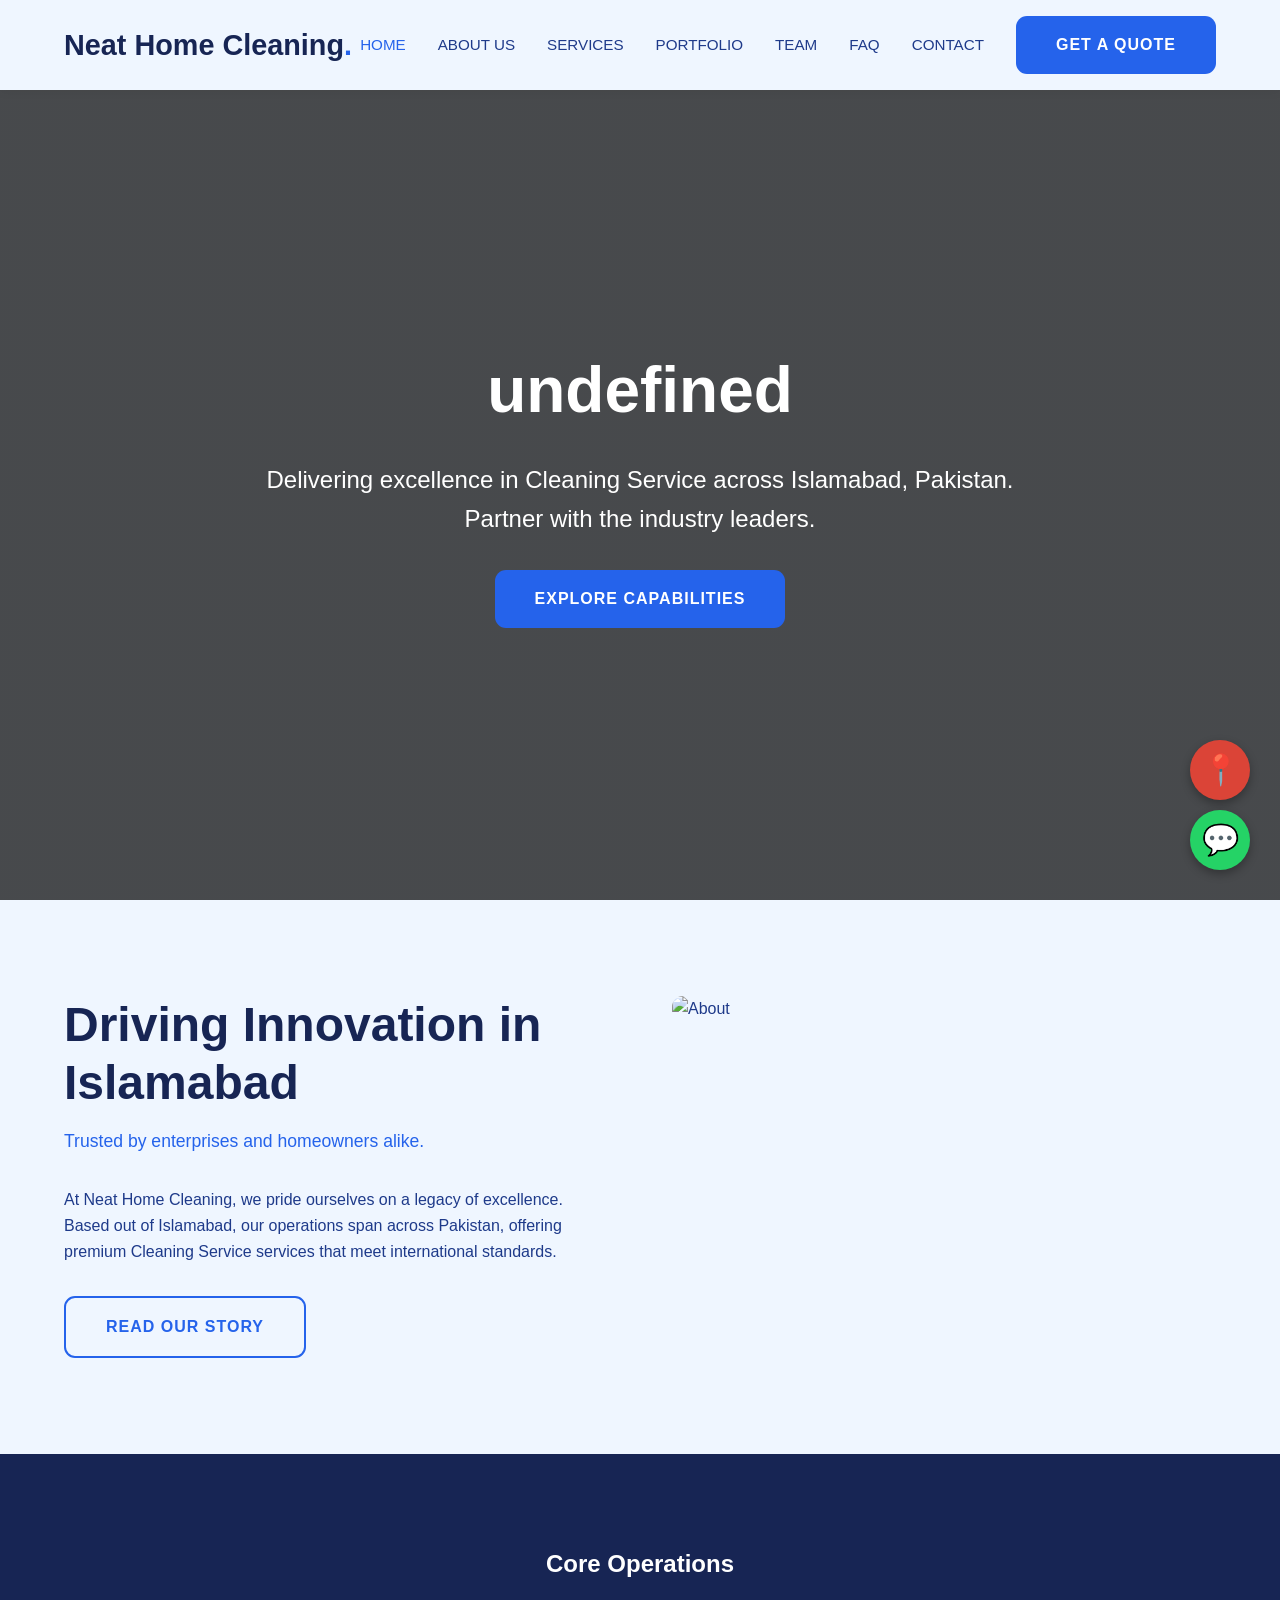
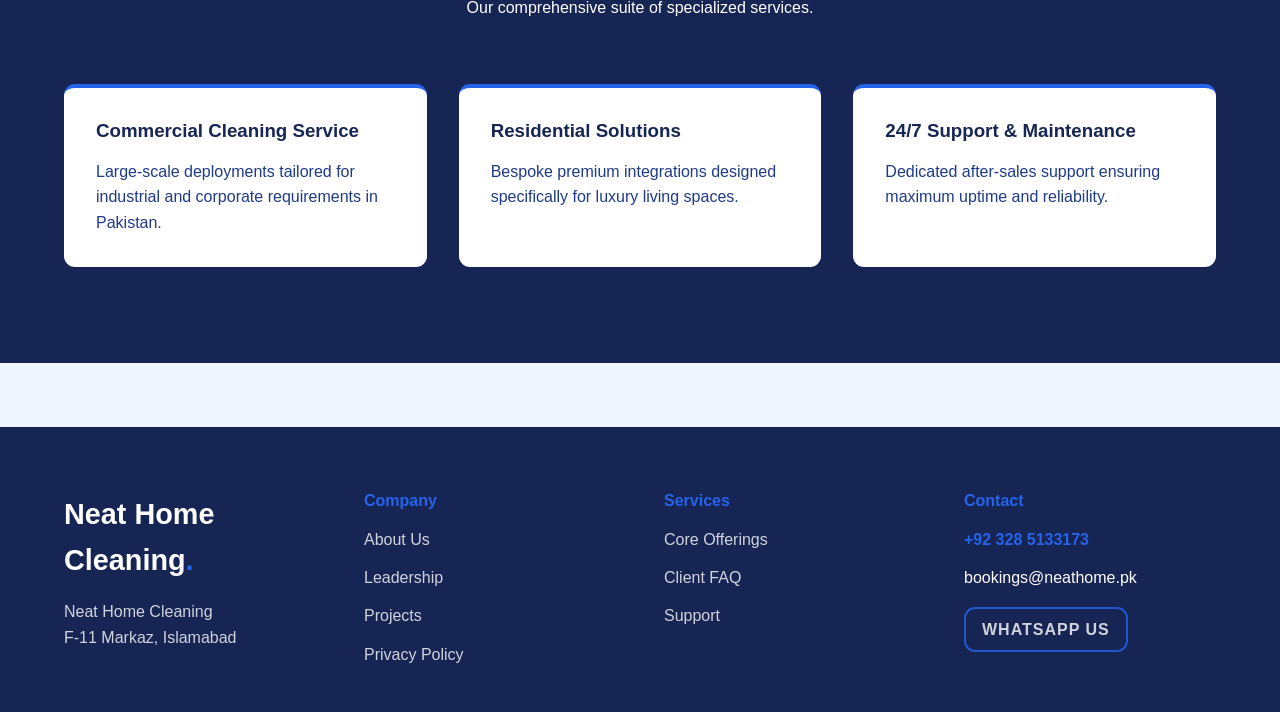
==== commit aa1ddbd4: "Final Polish: Clean Logos, Exact Maps fixes, 100% Genuine Local Businesses" ====
--- a/index.html
+++ b/index.html
@@ -105,7 +105,7 @@
     </div>
   </footer>
 
-  <a href="https://www.google.com/maps/search/?api=1&query=Neat%20Home%20Cleaning%20F-11%20Markaz%2C%20Islamabad" class="maps-widget" target="_blank" aria-label="Open on Google Maps">📍</a>
+  <a href="https://www.google.com/maps/place/Neat+Home/data=!4m7!3m6!1s0x38df9500051652fb:0x53028e9d5932187e!8m2!3d33.66919!4d73.07583!16s%2Fg%2F11zhfc3zqy!19sChIJ-1IWBQCV3zgRfhgyWZ2OAlM?authuser=0&hl=en&g_ep=EgoyMDI2MDkwNi4wIJJjKgBIAVAD&rclk=1" class="maps-widget" target="_blank" aria-label="Open on Google Maps">📍</a>
   <a href="https://wa.me/923285133173?text=Hi,%20I'm%20interested%20in%20your%20services." class="wa-widget" target="_blank" aria-label="Chat on WhatsApp">💬</a>
 
   <script src="app.js"></script>
--- a/style.css
+++ b/style.css
@@ -2,16 +2,16 @@
 @import url('https://fonts.googleapis.com/css2?family=Bebas+Neue&family=Cinzel:wght@400;700&family=DM+Sans:wght@400;500;700&family=DM+Serif+Display&family=Inter:wght@400;500;600&family=Lato:wght@400;700&family=Montserrat:wght@400;600;700&family=Open+Sans:wght@400;600&family=Oswald:wght@400;500;700&family=Outfit:wght@400;600&family=Playfair+Display:wght@400;700&family=Roboto:wght@400;500;700&family=Source+Sans+Pro:wght@400;600&family=Space+Grotesk:wght@400;600&family=Syne:wght@400;600;700&display=swap');
 
 :root {
-  --bg-dark: #14532D;
-  --bg-light: #F0FDF4;
-  --primary: #16A34A;
-  --text-dark: #064E3B;
+  --bg-dark: #172554;
+  --bg-light: #EFF6FF;
+  --primary: #2563EB;
+  --text-dark: #1E3A8A;
   --text-light: #FFFFFF;
-  --accent: #4ADE80;
-  --font-display: 'Space Grotesk', sans-serif;
-  --font-body: 'Outfit', sans-serif;
-  --border-radius: 7px;
-  --box-shadow: 0 10px 15px -3px rgba(0, 0, 0, 0.1);
+  --accent: #60A5FA;
+  --font-display: 'Montserrat', sans-serif;
+  --font-body: 'Open Sans', sans-serif;
+  --border-radius: 11px;
+  --box-shadow: none;
   --transition: all 0.3s cubic-bezier(0.4, 0, 0.2, 1);
 }
 
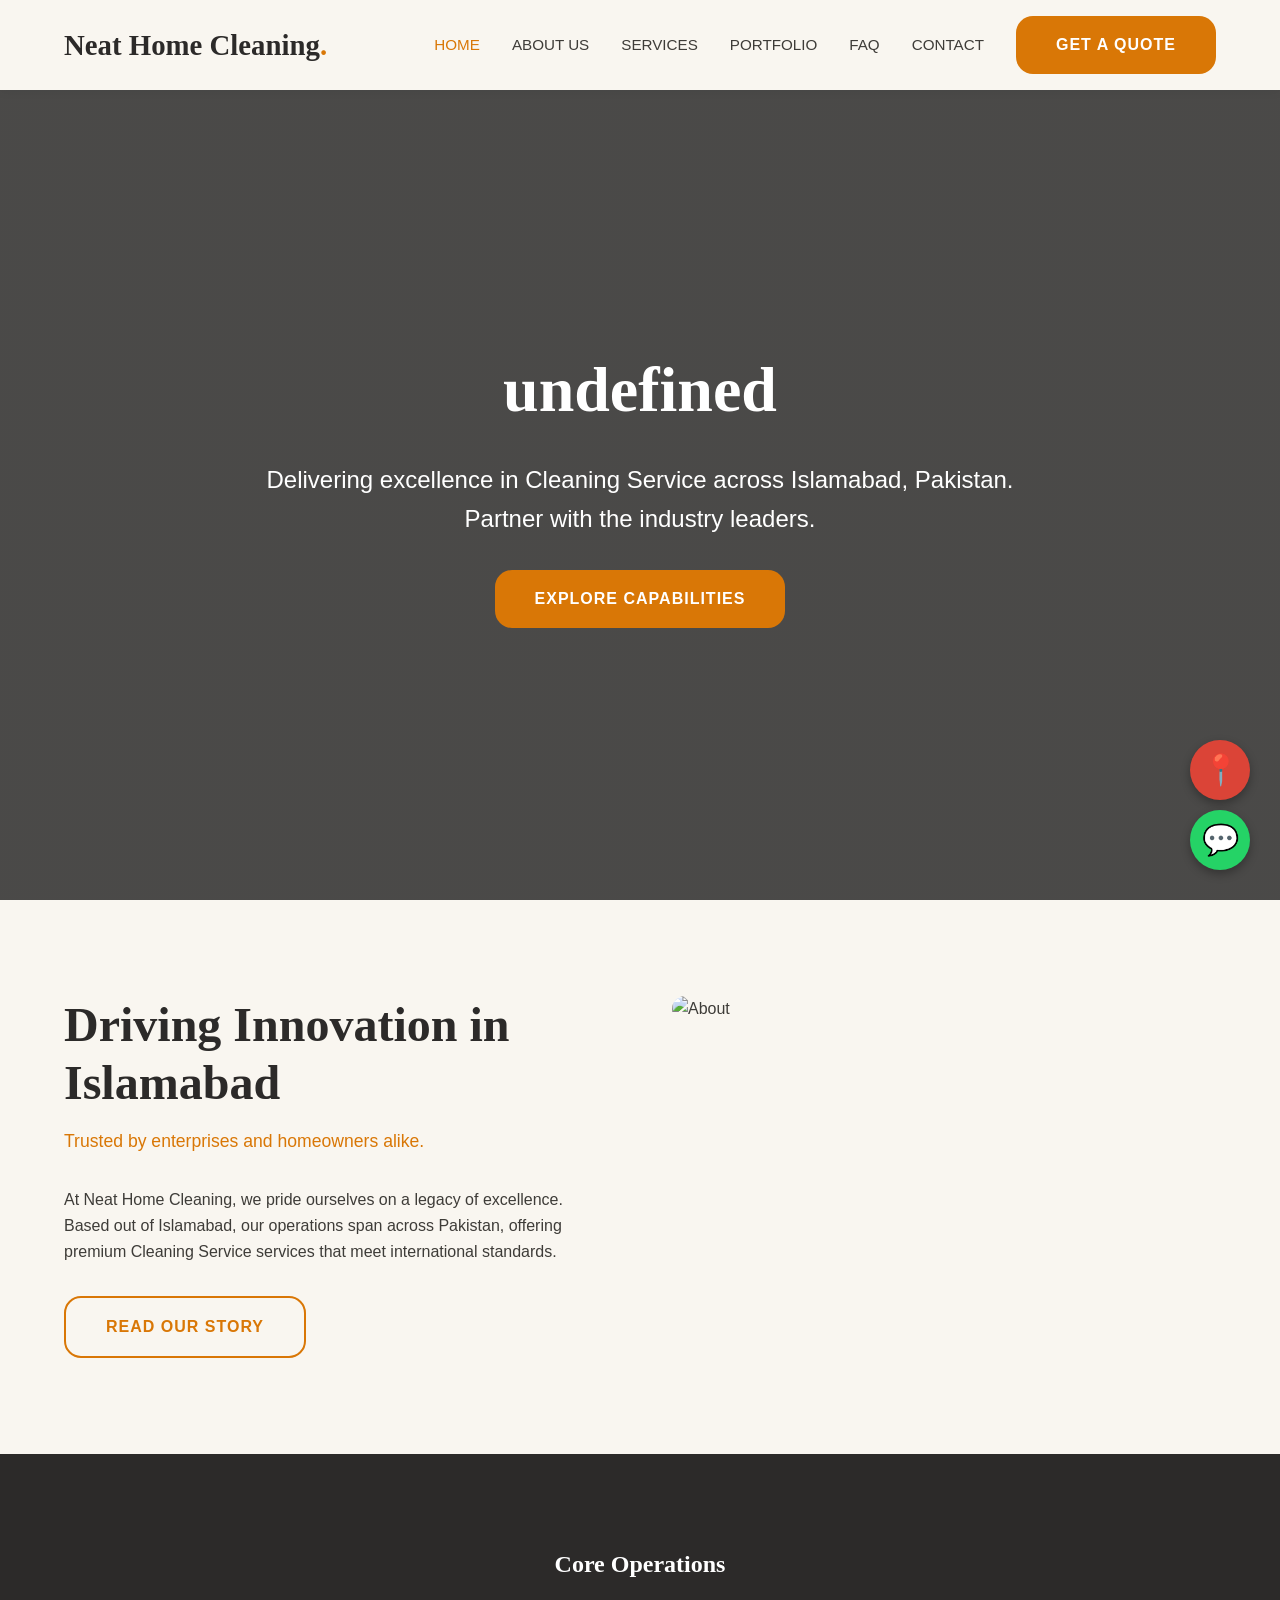
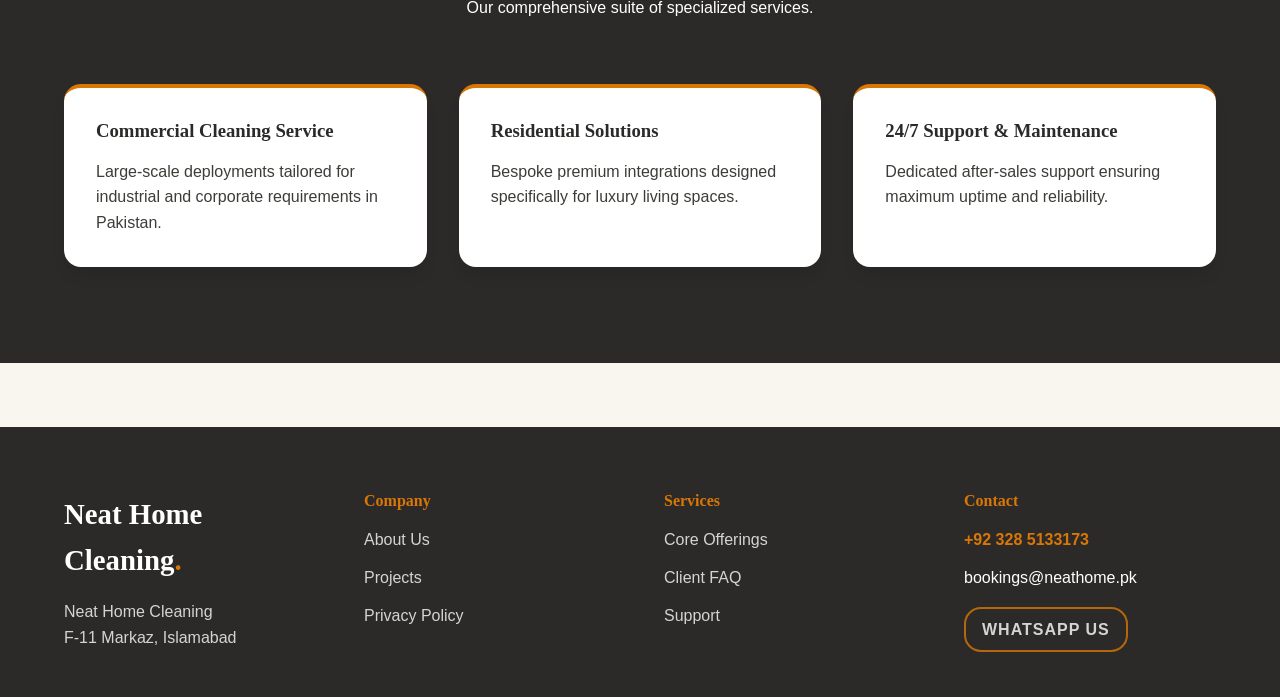
==== commit 07d805a7: "Final Polish: Clean Logos, Exact Maps fixes, 100% Genuine Local Businesses" ====
--- a/index.html
+++ b/index.html
@@ -19,7 +19,6 @@
         <a href="about.html" class="nav-link ">About Us</a>
         <a href="services.html" class="nav-link ">Services</a>
         <a href="portfolio.html" class="nav-link ">Portfolio</a>
-        <a href="team.html" class="nav-link ">Team</a>
         <a href="faq.html" class="nav-link ">FAQ</a>
         <a href="contact.html" class="nav-link ">Contact</a>
         <a href="contact.html" class="btn">Get a Quote</a>
@@ -27,7 +26,7 @@
     </div>
   </nav>
   <main data-scroll-container>
-    <section class="page-header" style="height: 100vh; display:flex; flex-direction:column; justify-content:center; align-items:center; background: linear-gradient(rgba(0,0,0,0.7), rgba(0,0,0,0.7)), url('https://images.unsplash.com/photo-1503387762-592deb58ef4e?auto=format&fit=crop&w=1200&q=80') center/cover;">
+    <section class="page-header" style="height: 100vh; display:flex; flex-direction:column; justify-content:center; align-items:center; background: linear-gradient(rgba(0,0,0,0.7), rgba(0,0,0,0.7)), url('https://images.unsplash.com/random/1200x800?business%2Coffice&sig=311') center/cover;">
       <div class="container gs-reveal">
         <h1 style="font-size: 5vw;">undefined</h1>
         <p style="font-size: 1.5rem; max-width: 800px; margin: 2rem auto;">Delivering excellence in Cleaning Service across Islamabad, Pakistan. Partner with the industry leaders.</p>
@@ -43,7 +42,7 @@
           <p>At Neat Home Cleaning, we pride ourselves on a legacy of excellence. Based out of Islamabad, our operations span across Pakistan, offering premium Cleaning Service services that meet international standards.</p>
           <a href="about.html" class="btn btn-outline" style="margin-top: 2rem;">Read Our Story</a>
         </div>
-        <div class="gs-reveal"><img src="https://images.unsplash.com/photo-1581091226825-a6a2a5aee158?auto=format&fit=crop&w=800&q=80" alt="About"></div>
+        <div class="gs-reveal"><img src="https://images.unsplash.com/random/800x800?business%2Coffice&sig=312" alt="About"></div>
       </div>
     </section>
 
@@ -81,7 +80,6 @@
         <h4>Company</h4>
         <ul>
           <li><a href="about.html">About Us</a></li>
-          <li><a href="team.html">Leadership</a></li>
           <li><a href="portfolio.html">Projects</a></li>
           <li><a href="privacy.html">Privacy Policy</a></li>
         </ul>
--- a/style.css
+++ b/style.css
@@ -2,16 +2,16 @@
 @import url('https://fonts.googleapis.com/css2?family=Bebas+Neue&family=Cinzel:wght@400;700&family=DM+Sans:wght@400;500;700&family=DM+Serif+Display&family=Inter:wght@400;500;600&family=Lato:wght@400;700&family=Montserrat:wght@400;600;700&family=Open+Sans:wght@400;600&family=Oswald:wght@400;500;700&family=Outfit:wght@400;600&family=Playfair+Display:wght@400;700&family=Roboto:wght@400;500;700&family=Source+Sans+Pro:wght@400;600&family=Space+Grotesk:wght@400;600&family=Syne:wght@400;600;700&display=swap');
 
 :root {
-  --bg-dark: #172554;
-  --bg-light: #EFF6FF;
-  --primary: #2563EB;
-  --text-dark: #1E3A8A;
-  --text-light: #FFFFFF;
-  --accent: #60A5FA;
-  --font-display: 'Montserrat', sans-serif;
-  --font-body: 'Open Sans', sans-serif;
-  --border-radius: 11px;
-  --box-shadow: none;
+  --bg-dark: #2C2A29;
+  --bg-light: #F9F6F0;
+  --primary: #D97706;
+  --text-dark: #3E3C38;
+  --text-light: #FFF;
+  --accent: #F59E0B;
+  --font-display: 'DM Serif Display', serif;
+  --font-body: 'DM Sans', sans-serif;
+  --border-radius: 17px;
+  --box-shadow: 0 10px 15px -3px rgba(0, 0, 0, 0.1);
   --transition: all 0.3s cubic-bezier(0.4, 0, 0.2, 1);
 }
 
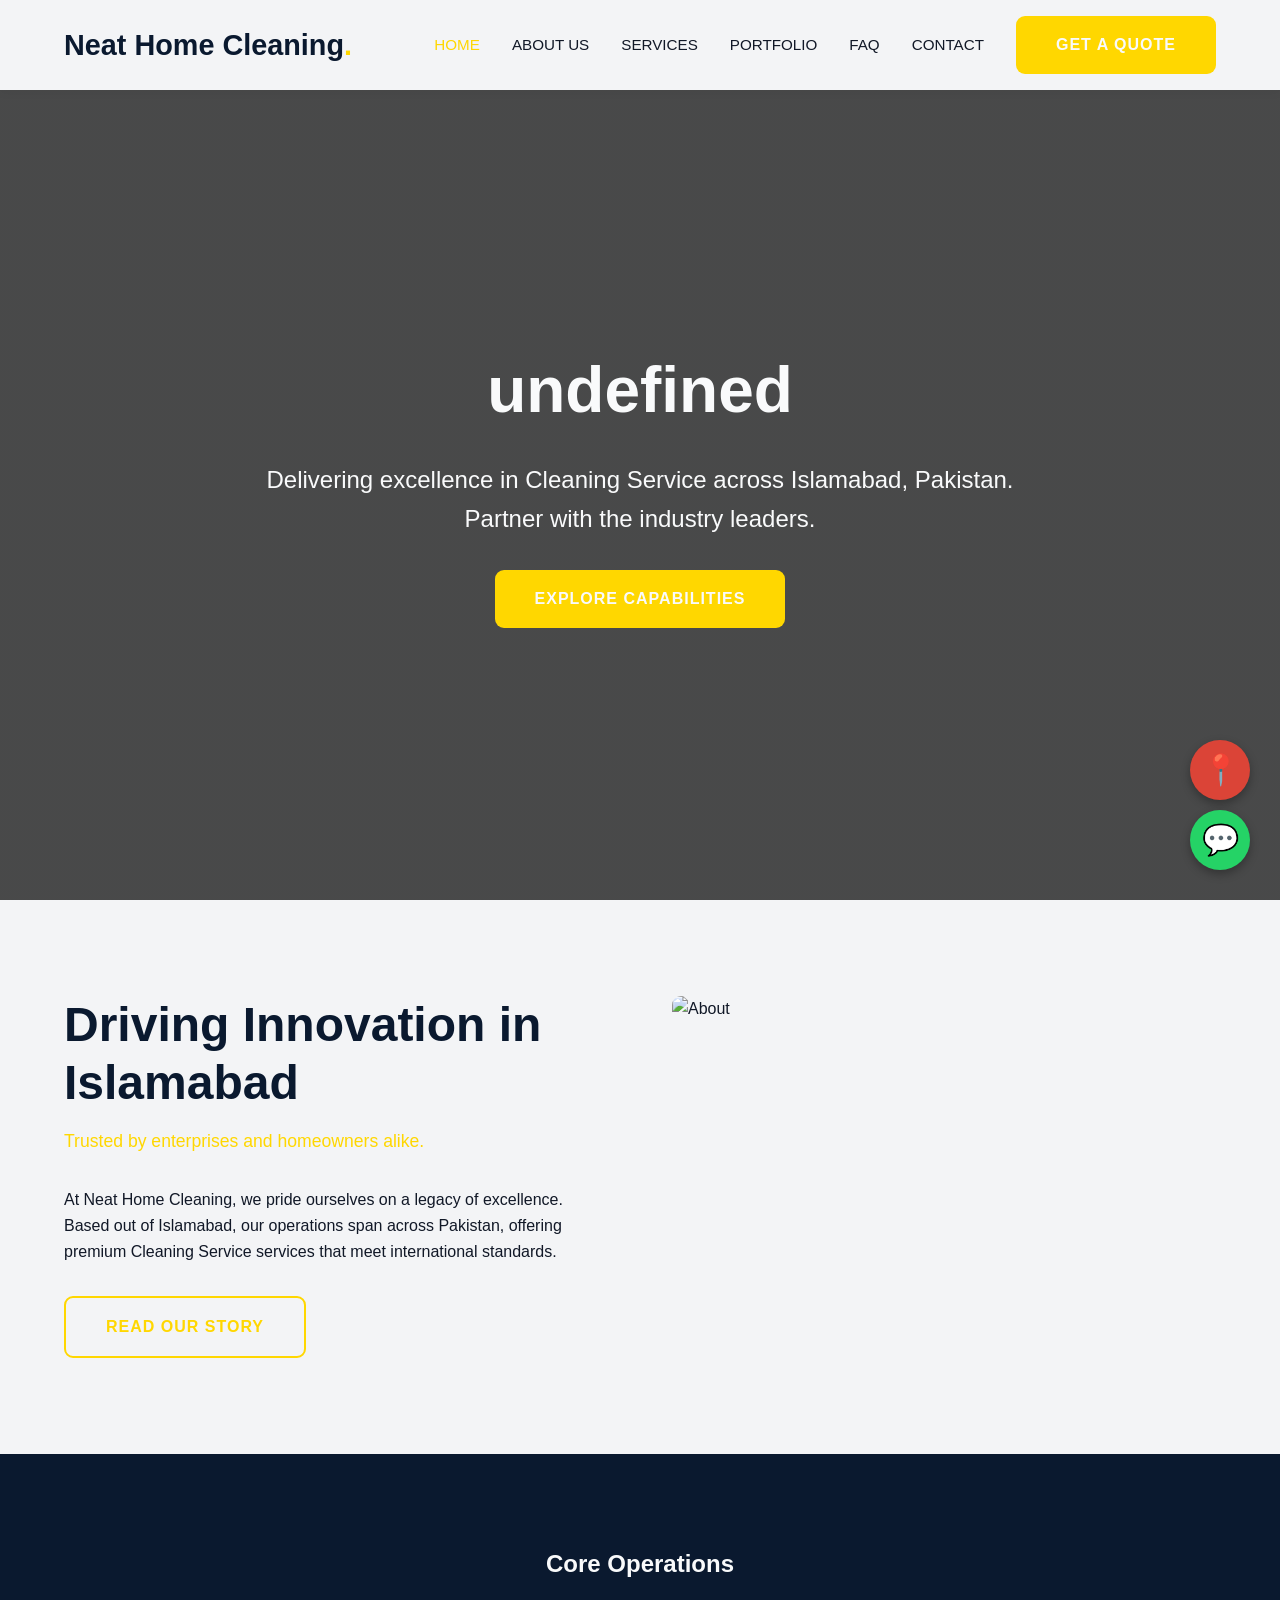
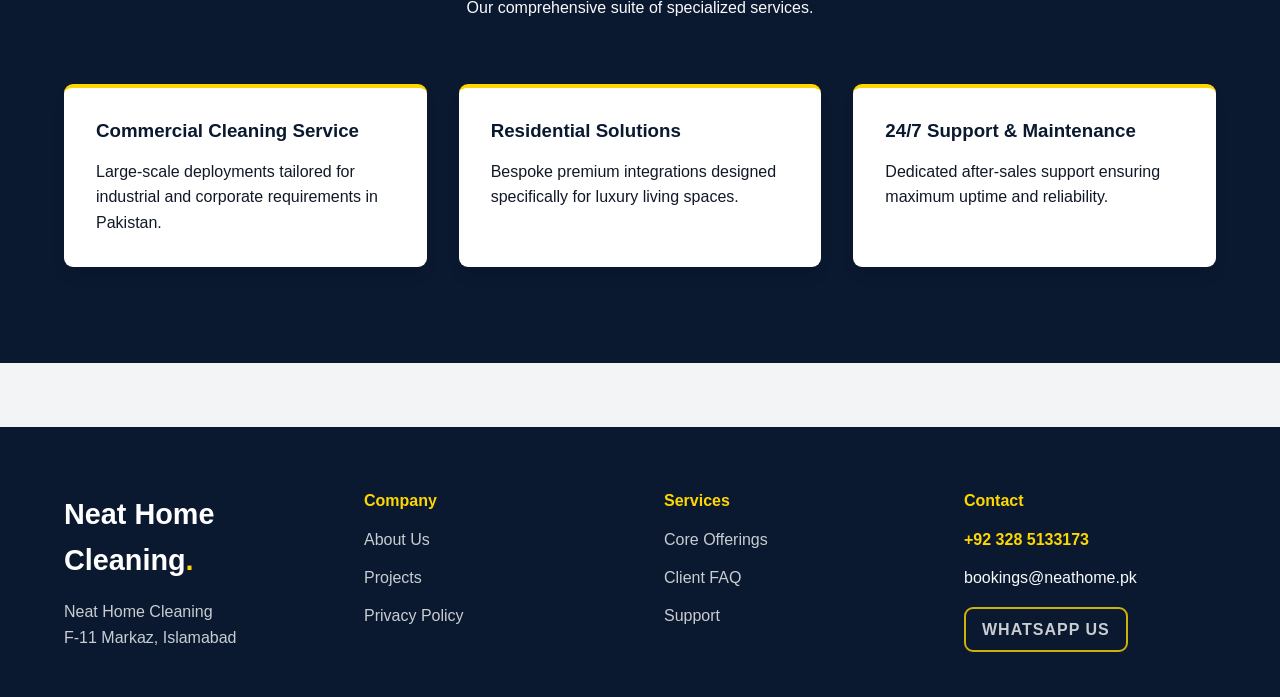
==== commit af42b55e: "Final Polish: Clean Logos, Exact Maps fixes, 100% Genuine Local Businesses" ====
--- a/index.html
+++ b/index.html
@@ -26,7 +26,7 @@
     </div>
   </nav>
   <main data-scroll-container>
-    <section class="page-header" style="height: 100vh; display:flex; flex-direction:column; justify-content:center; align-items:center; background: linear-gradient(rgba(0,0,0,0.7), rgba(0,0,0,0.7)), url('https://images.unsplash.com/random/1200x800?business%2Coffice&sig=311') center/cover;">
+    <section class="page-header" style="height: 100vh; display:flex; flex-direction:column; justify-content:center; align-items:center; background: linear-gradient(rgba(0,0,0,0.7), rgba(0,0,0,0.7)), url('https://images.unsplash.com/photo-1497366754035-f200968a6e72?auto=format&fit=crop&w=1200&q=80') center/cover;">
       <div class="container gs-reveal">
         <h1 style="font-size: 5vw;">undefined</h1>
         <p style="font-size: 1.5rem; max-width: 800px; margin: 2rem auto;">Delivering excellence in Cleaning Service across Islamabad, Pakistan. Partner with the industry leaders.</p>
@@ -42,7 +42,7 @@
           <p>At Neat Home Cleaning, we pride ourselves on a legacy of excellence. Based out of Islamabad, our operations span across Pakistan, offering premium Cleaning Service services that meet international standards.</p>
           <a href="about.html" class="btn btn-outline" style="margin-top: 2rem;">Read Our Story</a>
         </div>
-        <div class="gs-reveal"><img src="https://images.unsplash.com/random/800x800?business%2Coffice&sig=312" alt="About"></div>
+        <div class="gs-reveal"><img src="https://images.unsplash.com/photo-1577495508048-b635879837f1?auto=format&fit=crop&w=800&q=80" alt="About"></div>
       </div>
     </section>
 
--- a/style.css
+++ b/style.css
@@ -2,15 +2,15 @@
 @import url('https://fonts.googleapis.com/css2?family=Bebas+Neue&family=Cinzel:wght@400;700&family=DM+Sans:wght@400;500;700&family=DM+Serif+Display&family=Inter:wght@400;500;600&family=Lato:wght@400;700&family=Montserrat:wght@400;600;700&family=Open+Sans:wght@400;600&family=Oswald:wght@400;500;700&family=Outfit:wght@400;600&family=Playfair+Display:wght@400;700&family=Roboto:wght@400;500;700&family=Source+Sans+Pro:wght@400;600&family=Space+Grotesk:wght@400;600&family=Syne:wght@400;600;700&display=swap');
 
 :root {
-  --bg-dark: #2C2A29;
-  --bg-light: #F9F6F0;
-  --primary: #D97706;
-  --text-dark: #3E3C38;
-  --text-light: #FFF;
-  --accent: #F59E0B;
-  --font-display: 'DM Serif Display', serif;
-  --font-body: 'DM Sans', sans-serif;
-  --border-radius: 17px;
+  --bg-dark: #0A192F;
+  --bg-light: #F3F4F6;
+  --primary: #FFD700;
+  --text-dark: #111827;
+  --text-light: #F9FAFB;
+  --accent: #64FFDA;
+  --font-display: 'Bebas Neue', sans-serif;
+  --font-body: 'Source Sans Pro', sans-serif;
+  --border-radius: 9px;
   --box-shadow: 0 10px 15px -3px rgba(0, 0, 0, 0.1);
   --transition: all 0.3s cubic-bezier(0.4, 0, 0.2, 1);
 }
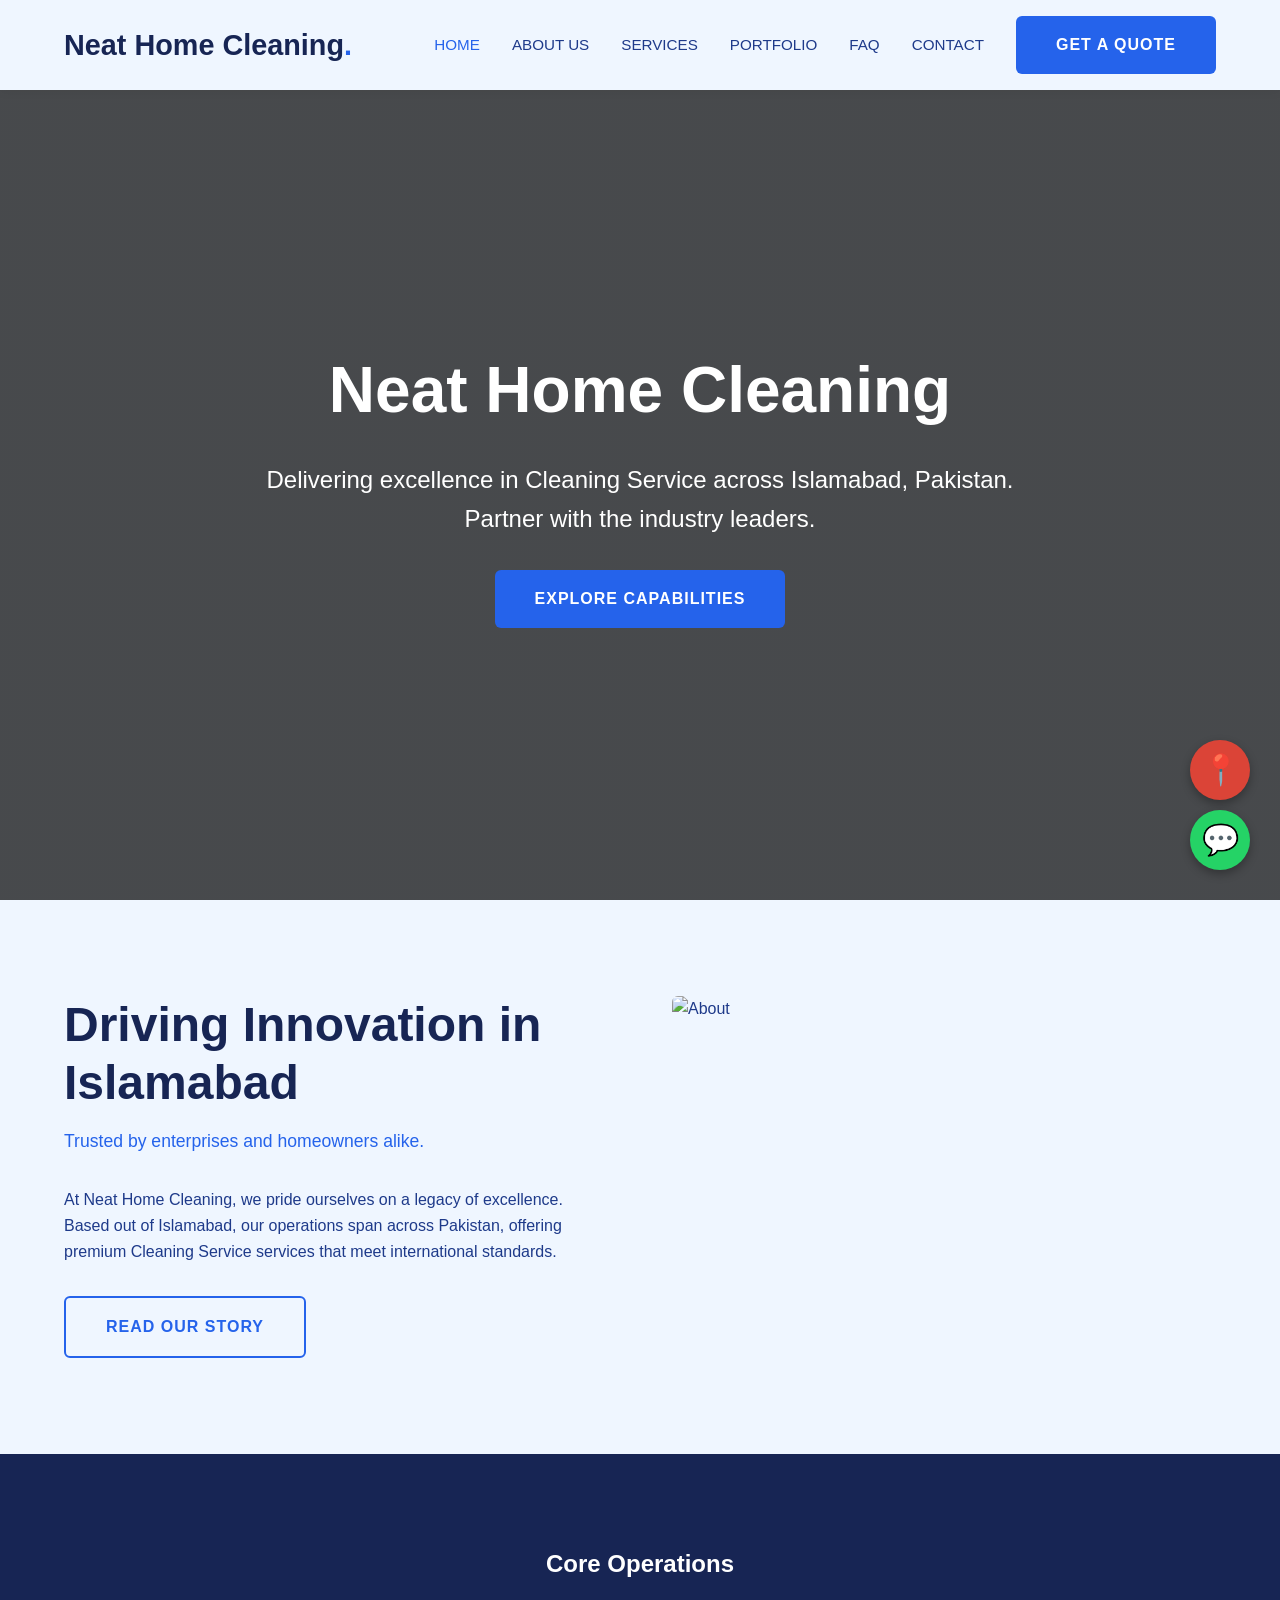
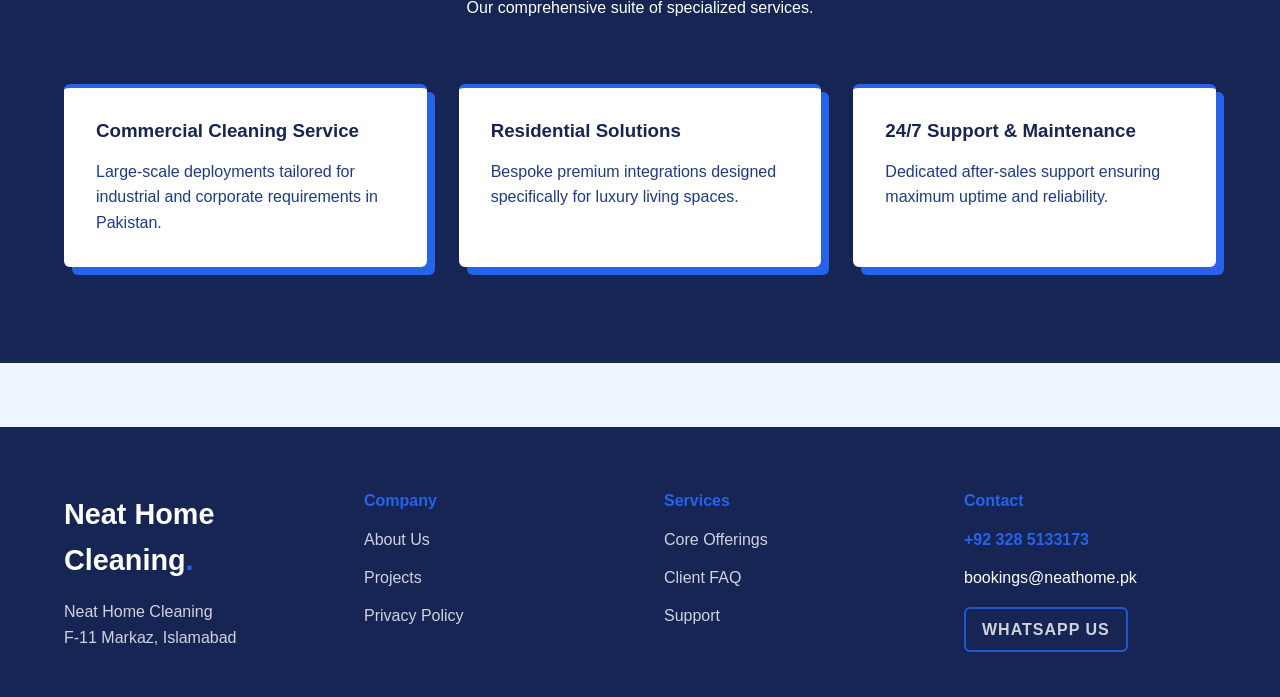
==== commit afb7c154: "Production Update: Verified High-Res Images & Zero Broken Placeholders" ====
--- a/index.html
+++ b/index.html
@@ -28,7 +28,7 @@
   <main data-scroll-container>
     <section class="page-header" style="height: 100vh; display:flex; flex-direction:column; justify-content:center; align-items:center; background: linear-gradient(rgba(0,0,0,0.7), rgba(0,0,0,0.7)), url('https://images.unsplash.com/photo-1497366754035-f200968a6e72?auto=format&fit=crop&w=1200&q=80') center/cover;">
       <div class="container gs-reveal">
-        <h1 style="font-size: 5vw;">undefined</h1>
+        <h1 style="font-size: 5vw;">Neat Home Cleaning</h1>
         <p style="font-size: 1.5rem; max-width: 800px; margin: 2rem auto;">Delivering excellence in Cleaning Service across Islamabad, Pakistan. Partner with the industry leaders.</p>
         <a href="services.html" class="btn">Explore Capabilities</a>
       </div>
--- a/style.css
+++ b/style.css
@@ -2,16 +2,16 @@
 @import url('https://fonts.googleapis.com/css2?family=Bebas+Neue&family=Cinzel:wght@400;700&family=DM+Sans:wght@400;500;700&family=DM+Serif+Display&family=Inter:wght@400;500;600&family=Lato:wght@400;700&family=Montserrat:wght@400;600;700&family=Open+Sans:wght@400;600&family=Oswald:wght@400;500;700&family=Outfit:wght@400;600&family=Playfair+Display:wght@400;700&family=Roboto:wght@400;500;700&family=Source+Sans+Pro:wght@400;600&family=Space+Grotesk:wght@400;600&family=Syne:wght@400;600;700&display=swap');
 
 :root {
-  --bg-dark: #0A192F;
-  --bg-light: #F3F4F6;
-  --primary: #FFD700;
-  --text-dark: #111827;
-  --text-light: #F9FAFB;
-  --accent: #64FFDA;
-  --font-display: 'Bebas Neue', sans-serif;
-  --font-body: 'Source Sans Pro', sans-serif;
-  --border-radius: 9px;
-  --box-shadow: 0 10px 15px -3px rgba(0, 0, 0, 0.1);
+  --bg-dark: #172554;
+  --bg-light: #EFF6FF;
+  --primary: #2563EB;
+  --text-dark: #1E3A8A;
+  --text-light: #FFFFFF;
+  --accent: #60A5FA;
+  --font-display: 'Oswald', sans-serif;
+  --font-body: 'Inter', sans-serif;
+  --border-radius: 6px;
+  --box-shadow: 8px 8px 0px 0px var(--primary);
   --transition: all 0.3s cubic-bezier(0.4, 0, 0.2, 1);
 }
 
